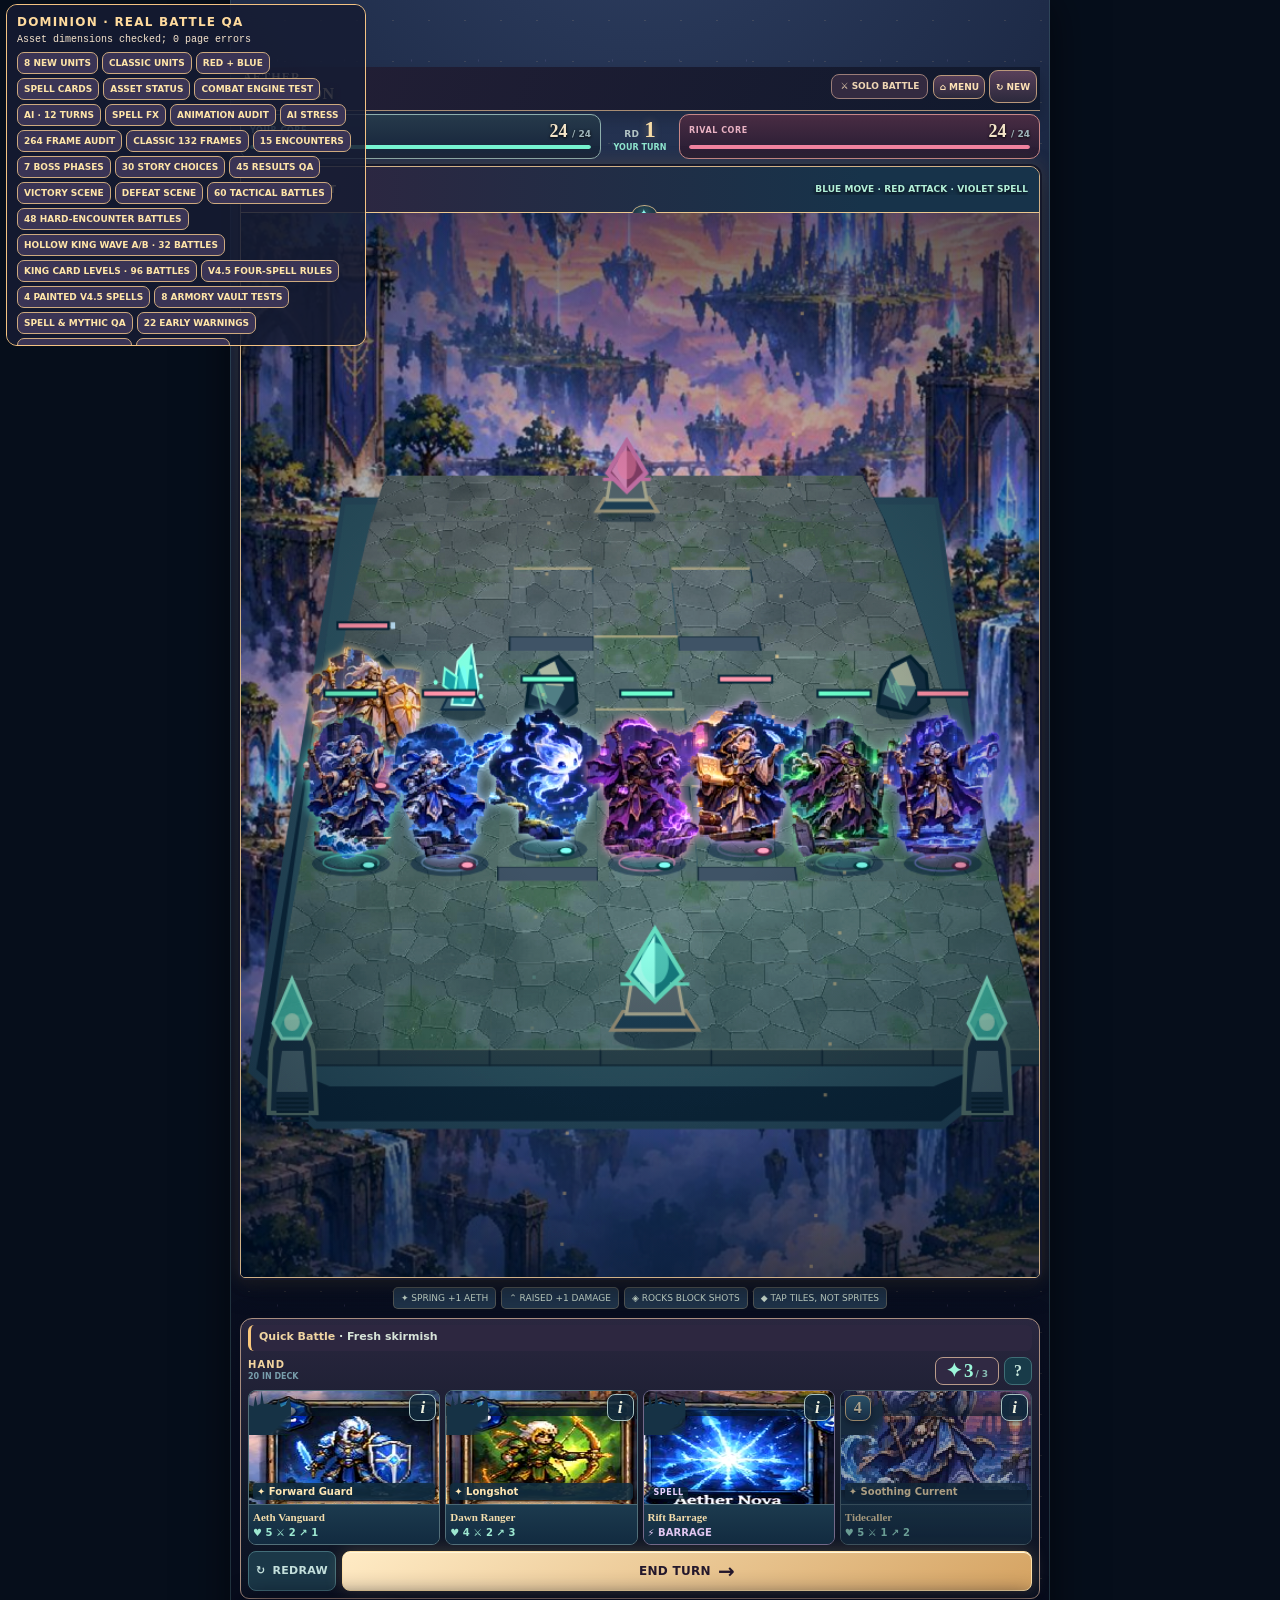
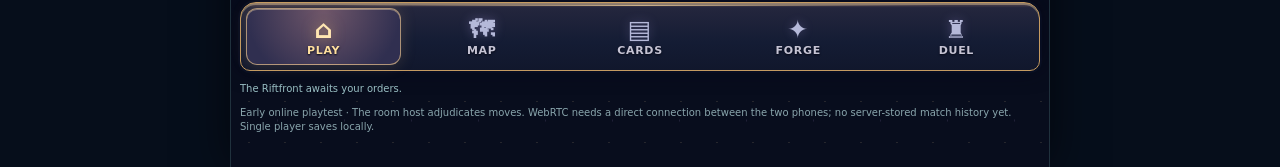
==== qa-v39.html @ eb4a0d5a "Force fresh isolated QA scripts for v4.5.2 saved-deck validation" ====
<!doctype html>
<html lang="en"><head><meta charset="utf-8"><meta name="viewport" content="width=device-width,initial-scale=1,viewport-fit=cover">
<title>Aether Tactics: Dominion — v4.5.2 DECK VAULT · ISOLATED QA</title>
<meta name="robots" content="noindex,nofollow"><meta name="theme-color" content="#17162b"><meta name="description" content="Richer detailed 32-bit-era pixel fantasy. A 55° tactical floating island in a luminous rift.">
<meta name="apple-mobile-web-app-capable" content="yes"><meta name="apple-mobile-web-app-title" content="Dominion">
<link rel="manifest" href="./manifest.webmanifest"><link rel="icon" href="./icon-192.png" sizes="192x192"><link rel="apple-touch-icon" href="./apple-touch-icon.png">
<link rel="stylesheet" href="./v04-style.css"><link rel="stylesheet" href="./v05-style.css"><link rel="stylesheet" href="./v06-style.css"><link rel="stylesheet" href="./v08-onescreen.css"><link rel="stylesheet" href="./v15-grimoire.css"><link rel="stylesheet" href="./v16-ui.css"><link rel="stylesheet" href="./v17-layout.css"><link rel="stylesheet" href="./v18-abilities.css"><link rel="stylesheet" href="./v20-expansion.css"><link rel="stylesheet" href="./v21-progression.css"><link rel="stylesheet" href="./v22-balance.css"><link rel="stylesheet" href="./v30-shell.css?v=31"><link rel="stylesheet" href="./v32-celestial.css?v=32"><link rel="stylesheet" href="./v33-art-fixes.css?v=33"><link rel="stylesheet" href="./v34-art.css?v=34"><link rel="stylesheet" href="./v41-campaign-atlas.css?v=41"><link rel="stylesheet" href="./v42-forge-scroll.css?v=42"><link rel="stylesheet" href="./v43-battle.css?v=43"><link rel="stylesheet" href="./v44-encounters.css?v=44"><link rel="stylesheet" href="./v441-bosses.css?v=441"><link rel="stylesheet" href="./v442-story.css?v=442"><link rel="stylesheet" href="./v443-epilogues.css?v=443"><link rel="stylesheet" href="./v444-intel.css?v=4441"><link rel="stylesheet" href="./v446-objective-hud.css?v=446"><link rel="stylesheet" href="./v448-campaign-prep.css?v=448"><link rel="stylesheet" href="./v449-counsel.css?v=449"><link rel="stylesheet" href="./v452-loadouts.css?v=452"><link rel="stylesheet" href="./v38-qa.css?v=38">
<script>
/* In-memory storage: never read or overwrite real player save on the QA page. */
(()=>{const map=new Map();const mem={
 getItem:k=>map.has(k)?map.get(k):null,setItem:(k,v)=>map.set(String(k),String(v)),
 removeItem:k=>map.delete(k),clear:()=>map.clear(),key:i=>[...map.keys()][i]||null,
 get length(){return map.size}};
 try{Object.defineProperty(window,'localStorage',{configurable:true,value:mem})}catch(e){}
 window.__qaIsolatedStorage=window.localStorage===mem;
})();
</script></head><body><main id="game" data-tab="home">
<header class="battle-header"><div class="battle-brand"><h1 class="logo">AETHER <em>DOMINION</em></h1></div>
 <nav class="menu" aria-label="Game mode"><button id="mode-ai" class="modebtn active">SOLO</button><button id="mode-online" class="modebtn">DUEL</button></nav><div id="battle-mode-tag" class="battle-mode-tag">⚔ SOLO BATTLE</div>
 <div class="battle-actions"><button id="battle-home" type="button" class="smallbtn" aria-label="Open commander hall" title="Choose a game mode">⌂ <span>MENU</span></button><button id="reset" class="smallbtn" aria-label="Start a new match" title="New match">↻ <span>NEW</span></button></div></header>
<section class="lobby hidden" id="lobby"><button type="button" id="close-lobby" class="dismiss-room" aria-label="Close room setup">✕ CLOSE</button>
 <div class="lobby-title">✦ The Duel Chamber</div>
 <p>Battle another commander from anywhere. You host, your friend joins using the same room code. No login needed. Both players must keep the game open.</p>
 <div class="room-controls"><button class="primary" id="make-room">CREATE ROOM</button><input id="roomid" maxlength="8" autocomplete="off" spellcheck="false" placeholder="ROOM CODE" aria-label="Room code"><button class="outline" id="join-room">JOIN</button></div>
 <div id="roomstatus" class="room-status">Ready for a private two-player duel.</div><button class="outline hidden" id="invite" style="margin-top:8px">↗ SHARE INVITE LINK</button>
 <p style="margin-bottom:0">Experimental peer-to-peer connection uses public signaling relays. Some cellular networks may block it; if so, try Wi-Fi. Matches pause if either player disconnects.</p>
</section>
<section class="hud" aria-label="Match status"><div class="core"><div class="core-line"><label>YOUR CORE</label><div class="hpbig" id="selfhp">24 <small>/24</small></div></div><div class="meter"><i id="selfmeter"></i></div></div>
 <div class="mid"><div class="round-line"><small>RD</small><b id="round">1</b></div><span id="turnlabel">YOUR TURN</span></div>
 <div class="core enemy"><div class="core-line"><label>RIVAL CORE</label><div class="hpbig" id="rivalhp">24 <small>/24</small></div></div><div class="meter"><i id="rivalmeter"></i></div></div></section>
<section class="vista" aria-label="Riftfront battle arena"><div class="sky"><div class="moon"></div><div class="beam"></div><div class="mount back"></div><div class="mount"></div></div><div class="vista-top"><span id="arena-label">✦ RIFTFRONT</span><small id="arena-details">BLUE MOVE · RED ATTACK · VIOLET SPELL</small></div><div id="battle-warning" class="battle-warning hidden" role="status" aria-live="polite" aria-atomic="true"><strong id="battle-warning-title"></strong><span id="battle-warning-text"></span></div><div class="arena" id="vista-stage"><canvas id="battle-canvas" aria-label="Angled 32-bit-inspired pixel fantasy tactical battlefield" role="img"></canvas><div id="board" class="board" aria-label="Interactive tactical battlefield">Preparing commands...</div></div>
<div id="gameover" class="overlay hidden"><div class="modal"><div style="font-size:30px">✦</div><h2 id="resulttitle">BATTLE COMPLETE</h2><p id="resultdesc"></p><section id="campaign-epilogue" class="campaign-epilogue hidden" aria-label="Campaign outcome"><div class="epilogue-kicker" id="epilogue-kicker"></div><h3 id="epilogue-speaker"></h3><p id="epilogue-narrative"></p><div class="epilogue-footnote" id="epilogue-footnote"></div></section><button id="next-mission" type="button" class="result-rewards hidden">🗺 CONTINUE CAMPAIGN</button><button id="result-rewards" type="button" class="result-rewards">★ REWARDS & PROGRESS</button><button id="again" class="primary">FIGHT AGAIN</button></div></div></section>
<div class="legend"><span>✦ SPRING +1 AETH</span><span>⌃ RAISED +1 DAMAGE</span><span>◈ ROCKS BLOCK SHOTS</span><span>◆ TAP TILES, NOT SPRITES</span></div>
<section class="command-dock" aria-label="Your cards and turn controls">
 <div class="hint" role="status" aria-live="polite"><div id="instruction"><b>Select a card or allied tile.</b></div><small id="tip">Summon and conquer.</small></div>
 <div class="handtop"><div class="hand-label"><strong>HAND</strong><small id="deckcount"></small></div>
  <div class="hand-tools"><button id="profile-open" type="button" class="profile-open" aria-label="Your player XP and card upgrades">LV 1</button><div class="aeth" aria-label="Available Aeth">✦ <span id="aeth">3</span><small id="capacity"> / 3</small></div>
   <button type="button" id="card-guide" class="guide-open" aria-label="Open the Grimoire collection">▦ GRIMOIRE</button>
   <button type="button" id="rules" class="guide-help" aria-label="How to play" aria-haspopup="dialog">?</button></div>
 </div>
 <div id="hand" class="hand">Preparing cards...</div>
 <div class="actions"><button id="cycle" aria-label="Redraw selected card">↻ <span>REDRAW</span></button><button id="end" class="end">END TURN <span>→</span></button></div>
</section>
<section id="home-screen" class="tab-page" aria-label="Choose your activity">
 <div class="hall-hero"><span class="hall-kicker">✦ AETHER TACTICS · DOMINION</span><h2>COMMANDER'S HALL</h2><p>Choose your path. No battles begin until you decide.</p>
  <div class="hall-stats"><span id="home-player">COMMANDER · LV 1</span><span id="home-progress">0 / 12 MISSIONS</span></div></div>
 <button type="button" id="home-continue" class="hall-continue hidden"><span class="hall-symbol">↪</span><span><strong>CONTINUE YOUR BATTLE</strong><small id="home-current">Resume your saved match</small></span><span class="hall-arrow">›</span></button>
 <div class="hall-section-title">CHOOSE AN ADVENTURE</div>
 <button type="button" id="home-campaign" class="hall-choice hall-story"><span class="hall-symbol">🗺</span><span class="hall-choice-text"><strong>STORY CAMPAIGN</strong><small>Explore four regions, choose missions and challenge Crown Trial bosses.</small><em id="home-next-story">Begin with First Footsteps</em></span><span class="hall-arrow">›</span></button>
 <button type="button" id="home-quick" class="hall-choice hall-skirmish"><span class="hall-symbol">⚔</span><span class="hall-choice-text"><strong>QUICK BATTLE</strong><small>Choose a fresh solo skirmish against the AI, with your own deck.</small></span><span class="hall-arrow">›</span></button>
 <button type="button" id="home-duel" class="hall-choice hall-private"><span class="hall-symbol">♜</span><span class="hall-choice-text"><strong>PRIVATE DUEL</strong><small>Host or join a friend using an invitation code. Experimental online play.</small></span><span class="hall-arrow">›</span></button>
 <div class="hall-section-title">PREPARE YOUR ARMY</div>
 <div class="hall-shortcuts"><button type="button" id="home-cards">▤ <strong>CARDS & DECKS</strong><small>Build your strategy</small></button><button type="button" id="home-forge">✦ <strong>FORGE & LEVELS</strong><small>Upgrade your collection</small></button></div>
 <p class="hall-footnote">Your commander, collection, and campaign are stored locally on this device. Solo matches can be resumed.</p>
</section>
<section id="campaign-screen" class="tab-page hidden" aria-label="Riftfront campaign">
 <div class="page-top"><span class="eyebrow">DOMINION · STORY CAMPAIGN</span><h2>RIFTFRONT CONQUEST</h2><p>Conquer four regions. Face veteran commanders, unusual objectives and ancient guardians.</p></div>
 <div class="campaign-meta"><span id="campaign-count">0 / 12 MISSIONS</span><span id="campaign-stars">✦ 0 SIGILS</span></div>
 <div id="campaign-regions" class="campaign-regions"></div>
 <section class="trials-section"><div class="trials-head"><span>✧ ENDGAME</span><h3>THE CROWN TRIALS</h3><p>Three escalating ancient-guardian battles, unlocked by completing the campaign.</p></div><div id="trial-list" class="trial-list"></div></section>
</section>
<section id="duel-screen" class="tab-page hidden" aria-label="Online duels">
 <div class="page-top"><span class="eyebrow">COMMANDER VERSUS COMMANDER</span><h2>THE DUEL CHAMBER</h2><p>Bring your own 24-card deck and challenge a friend. Solo progress remains saved.</p></div>
 <div class="duel-features"><div><b>⚔ PRIVATE DUEL</b><p>Host or join using a shareable room code.</p></div><div><b>◇ FAIR PLAY</b><p>Card levels are equalized, and both decks are verified by the host.</p></div><div><b>◈ CONNECTION STATUS</b><p id="duel-connection">Not connected. Direct peer-to-peer play is experimental.</p></div></div>
 <button id="duel-launch" type="button" class="main-cta">OPEN DUEL CHAMBER</button>
 <button id="duel-return" type="button" class="secondary-cta">RETURN TO HALL</button>
 <button id="duel-solo" type="button" class="secondary-cta">RESTORE SOLO BATTLE</button>
 <div class="duel-note">Two physical devices and their network connection are required to verify live duels. No ranked matchmaking or remote account saves.</div>
</section>
<nav id="bottom-tabs" class="bottom-tabs" aria-label="Main game navigation">
 <button type="button" data-page="home" class="selected" aria-current="page"><span class="nav-icon">⌂</span><span>PLAY</span></button>
 <button type="button" data-page="campaign"><span class="nav-icon">🗺</span><span>MAP</span></button>
 <button type="button" data-page="cards"><span class="nav-icon">▤</span><span>CARDS</span></button>
 <button type="button" data-page="forge"><span class="nav-icon">✦</span><span>FORGE</span></button>
 <button type="button" data-page="duel"><span class="nav-icon">♜</span><span>DUEL</span></button>
</nav>
<section id="codex" class="codex hidden" role="dialog" aria-modal="true" aria-labelledby="codex-title">
  <div class="codex-panel">
    <div class="codex-header"><div><span class="codex-kicker">✧ COMMANDER'S REFERENCE</span><h2 id="codex-title">THE GRIMOIRE</h2></div><button type="button" id="codex-profile" class="build-deck-launch">★ LEVELS</button><button type="button" id="open-builder" class="build-deck-launch">⚒ BUILD DECK</button><button id="codex-close" class="codex-close" type="button" aria-label="Close card information">✕</button></div>
    <div id="codex-library" class="codex-library">
      <div id="codex-tabs" class="codex-tabs" role="group" aria-label="Cards to browse">
        <button type="button" data-tab="hand" class="active">HAND <span id="codex-hand-count">4</span></button>
        <button type="button" data-tab="deck">COLLECTION <span id="codex-deck-count">21</span></button>
      </div>
      <div id="codex-filters" class="codex-filters" role="group" aria-label="Card type"><button type="button" data-filter="all" class="active">ALL</button><button type="button" data-filter="units">UNITS</button><button type="button" data-filter="spells">SPELLS</button></div>
      <p id="codex-intro" class="codex-intro"></p>
      <div id="codex-list" class="codex-list" aria-label="Available card descriptions"></div>
    </div>
    <div id="codex-detail" class="codex-detail hidden">
      <button id="codex-back" class="codex-back" type="button">← CARD LIST</button>
      <div id="codex-detail-body" class="codex-detail-body"></div>
    </div>
    <div class="codex-footer"><span class="codex-safe-icon">✓</span> CARD REFERENCE · NO ACTIONS SPENT</div>
  </div>
</section>

<section id="deck-builder" class="deck-builder hidden" role="dialog" aria-modal="true" aria-labelledby="deck-builder-title">
 <div class="deck-panel">
 <header class="deck-header"><div><span>COMMANDER'S ARMORY</span><h2 id="deck-builder-title">BUILD YOUR DECK</h2><p id="deck-status">Choose a strategy for your next match.</p></div><button id="deck-close" type="button" aria-label="Close deck builder">✕</button></header>
 <div class="deck-content">
  <section class="loadout-vault" aria-label="Saved deck slots">
   <div class="loadout-vault-head"><strong>✦ COMMANDER'S DECK VAULT</strong><small>3 personal loadouts</small></div>
   <div id="deck-slots" class="deck-slots" role="group" aria-label="Choose a saved deck">
    <button type="button" data-slot="0">DECK I</button>
    <button type="button" data-slot="1">DECK II</button>
    <button type="button" data-slot="2">DECK III</button>
   </div>
   <div class="vault-name-row"><label for="deck-slot-name">DECK NAME</label>
    <input id="deck-slot-name" type="text" maxlength="24" autocomplete="off" spellcheck="false" placeholder="Name your strategy"></div>
   <p class="loadout-vault-note">Switching slots previews a deck. Saving equips it for your NEXT battle; your current match is untouched.</p>
  </section>
  <div id="deck-presets" class="deck-presets" role="group" aria-label="Choose a playstyle">
   <button type="button" data-preset="Balanced">BALANCED<small>Versatile</small></button>
   <button type="button" data-preset="Assault">ASSAULT<small>Aggressive</small></button>
   <button type="button" data-preset="Fortress">FORTRESS<small>Defensive</small></button>
   <button type="button" data-preset="Arcane">ARCANE<small>Spellcraft</small></button>
   <button type="button" data-preset="Skirmish">SKIRMISH<small>Mobility</small></button>
   <button type="button" data-preset="Echo">ECHO<small>Recursion</small></button>
   <button type="button" data-preset="Ritual">RITUAL<small>Sacrifice</small></button>
  </div>
  <div class="deck-tallies"><b><span id="deck-size">24/24</span> CARDS</b><span><b id="deck-unit-count">16</b> UNITS</span><span><b id="deck-spell-count">8</b> SPELLS</span></div>
  <p class="deck-instructions">Tap − to remove cards, then + to replace them. Up to 3 copies each; at least 12 units and 3 unit types; at most 2 mythics.</p>
  <div id="deck-cards" class="deck-cards" aria-label="Choose the contents of your deck"></div>
 </div>
 <footer class="deck-bottom"><p id="deck-validation" role="status">Deck ready.</p><div class="deck-buttons"><button type="button" id="deck-cancel">CANCEL</button><button type="button" id="deck-save">SAVE FOR NEXT MATCH</button></div></footer>
 </div>
</section>
<section id="player-profile" class="player-profile hidden" role="dialog" aria-modal="true" aria-labelledby="profile-title">
 <div class="profile-panel">
  <header class="profile-head"><div><span>✦ COMMANDER PROGRESSION</span><h2 id="profile-title">YOUR LEGACY</h2></div><button id="profile-close" type="button" aria-label="Close profile">✕</button></header>
  <div class="profile-body">
   <section class="profile-level-card">
    <div class="profile-rank"><div class="profile-level-number">LV <b id="player-level">1</b></div><div><strong>COMMANDER LEVEL</strong><small id="profile-xp-label">0 / 90 XP</small></div></div>
    <div class="profile-xp-bar"><i id="profile-xp-meter"></i></div>
    <div class="profile-currencies"><span>◈ <b id="profile-gold">0</b> GOLD</span><span>⚔ <b id="profile-wins">0</b> WINS</span><span>◆ <b id="profile-matches">0</b> MATCHES</span></div>
   </section>
   <section class="profile-rewards"><h3>LATEST MATCH</h3><p id="profile-reward-text">Complete a match to earn XP, gold and card copies.</p></section>
   <div id="profile-achievements" class="profile-achievements">MILESTONES · 0/6</div><div class="profile-upgrade-heading"><h3>CARD UPGRADES</h3><p>Collect card copies from matches, then spend gold to upgrade. Every card is available at level 1.</p></div>
   <div id="profile-upgrade-list" class="profile-upgrade-list" aria-label="Card upgrades"></div>
  </div>
  <footer class="profile-footer"><span>Upgrades affect solo matches only. Duels use equal stats.</span><button id="profile-done" type="button">BACK TO GAME</button></footer>
 </div>
</section>
<div id="feed" class="feed">Riftfront Valley is waking.</div>
<div class="alert">Early online playtest · The room host adjudicates moves. WebRTC needs a direct connection between the two phones; no server-stored match history yet. Single player saves locally.</div>
<section id="rules-sheet" class="rules-sheet hidden" role="dialog" aria-modal="true" aria-labelledby="rules-title">
  <div class="rules-panel">
    <header class="rules-panel-head">
      <div><span class="rules-eyebrow">✦ FIELD MANUAL</span><h2 id="rules-title">How to Play</h2><p>Quick reference for your next command</p></div>
      <button id="rules-close" type="button" aria-label="Close game guide">✕</button>
    </header>
    <div class="rules-content">
      <div class="rules-section"><span class="rules-symbol blue">01</span><div><h3>Choose a card, then a tile</h3><p>Tap a card in your hand to summon a unit or prepare a spell. Choose a highlighted ground square—not the character artwork—to use it.</p></div></div>
      <div class="rules-section"><span class="rules-symbol teal">02</span><div><h3>Move and attack</h3><p>Select an allied tile. Each ready unit can move once and attack once per turn. Blue tiles are moves, red are attacks, and violet tiles are spells.</p></div></div>
      <div class="rules-section"><span class="rules-symbol gold">03</span><div><h3>Use terrain to your advantage</h3><p>Hold springs for bonus Aeth each turn. Striking downhill from raised ground adds 1 damage. Rocks block ranged attacks.</p></div></div>
      <div class="rules-section"><span class="rules-symbol rose">04</span><div><h3>Build your army</h3><p>Aeth grows across rounds, up to 10 base capacity. Mythic creatures require sacrifices; inspect any card with its <b>i</b> icon for exact details.</p></div></div>
      <div class="rules-section"><span class="rules-symbol blue">05</span><div><h3>Win the duel</h3><p>Reduce the opposing Core from 24 HP to zero. After 24 rounds, score remaining Core HP first, then held springs and surviving units. Exact ties are draws. Online duels are experimental.</p></div></div>
    </div>
    <footer class="rules-panel-foot"><button id="rules-done" type="button">BACK TO BATTLE</button></footer>
  </div>
</section>
</main>
<script defer src="./v21-art.js"></script><script defer src="./v34-art.js?v=34"></script><script defer src="./v35-battle-art.js?v=35"></script><script defer src="./v37-art-unity.js?v=40"></script><script defer src="./v45-spell-art.js?v=4502"></script><script defer src="./v30-campaign-data.js?v=443"></script><script defer src="./v45-qa-engine.js?v=452"></script><script defer src="./v45-qa-scene.js?v=4502"></script><script type="module" src="./v30-net.js"></script>
<script>if('serviceWorker' in navigator){addEventListener('load',()=>navigator.serviceWorker.register('./sw.js').catch(()=>{}))}</script>
<script defer src="./v30-shell.js?v=38"></script><script defer src="./v32-details.js?v=32"></script><script defer src="./v45-qa.js?v=452"></script><script defer src="./v41-campaign-atlas.js?v=449"></script><style>
#qa-panel{position:fixed;left:6px;top:calc(4px + env(safe-area-inset-top,0px));z-index:1000;width:min(96vw,360px);max-height:38vh;overflow:auto;padding:7px 10px;border-radius:11px;background:#171c33dd;border:1px solid #f4c383;color:#f7e5cd;font:10px/1.3 ui-monospace,monospace;pointer-events:auto}
#qa-panel h2{font:900 12px/1.25 system-ui;margin:3px 0;color:#ffdb9e;letter-spacing:1.2px}
#qa-panel p{margin:3px 0 6px}
#qa-panel .qa-buttons{display:flex;gap:4px;flex-wrap:wrap}
#qa-panel button{border:1px solid #ceaa7f;border-radius:7px;color:#ffe5a8;background:#3a3455;padding:5px 6px;font:850 9px system-ui}
#qa-panel pre{margin:4px 0 0;font:9px/1.3 ui-monospace,monospace;white-space:pre-wrap;max-height:65px;overflow:auto}
.qa-page #game{padding-top:67px}
</style></body></html>
---- v04-style.css ----
:root{color-scheme:dark}*{box-sizing:border-box}html,body{margin:0;min-height:100%;background:#060e1b;color:#ecf5eb;font-family:system-ui,-apple-system,Segoe UI,sans-serif}button,input{font:inherit}button{cursor:pointer;touch-action:manipulation}button:disabled{opacity:.42;cursor:default}#game{max-width:790px;min-height:100vh;margin:0 auto;background:radial-gradient(ellipse at 50% 5%,#203e4d,#0c1b2d 50%,#071120);padding:13px 11px 30px;overflow:hidden}header{display:flex;justify-content:space-between;align-items:center;gap:10px;border-bottom:1px solid #a4bd9a33;padding-bottom:12px}.eyebrow{font-size:9px;letter-spacing:2.5px;text-transform:uppercase;color:#8de8c8;font-weight:900}.logo{font:900 clamp(22px,5.9vw,38px)/.92 Georgia,serif;color:#ffefcf;margin:5px 0;text-shadow:0 3px 9px #000}.logo em{display:block;color:#e7bb7d;letter-spacing:2px;font-style:normal}.subtitle{letter-spacing:1.8px;text-transform:uppercase;font-size:9px;color:#88b4b2}.smallbtn{background:linear-gradient(#294956,#162b3c);border:1px solid #7b907e;color:#e2ddc6;padding:9px 11px;border-radius:8px;font-size:11px;font-weight:800}.menu{display:flex;gap:8px;margin:12px 0 10px}.modebtn{flex:1;text-transform:uppercase;letter-spacing:.75px;border-radius:9px;border:1px solid #475e67;color:#bbcfd1;background:#122838;padding:11px 8px;font-size:11px;font-weight:900}.modebtn.active{color:#152637;background:linear-gradient(#f8dfa6,#c6a56b);border-color:#ffe5ae}.lobby{margin:10px 0 13px;padding:13px;border:1px solid #8ea39088;background:linear-gradient(135deg,#253f49,#122737);border-radius:12px;box-shadow:inset 0 1px #d2ffe52a}.lobby-title{font:700 18px Georgia,serif;color:#f4dba8}.lobby p{font-size:11px;line-height:1.5;color:#b6ced0;margin:7px 0 10px}.room-controls{display:flex;gap:7px;flex-wrap:wrap}.room-controls input{width:102px;min-width:0;flex:1;border:1px solid #67928c;background:#0b2130;color:#f4efd7;letter-spacing:2px;text-transform:uppercase;padding:11px;border-radius:8px;font-size:14px;font-weight:900}.primary{background:linear-gradient(#f3d493,#c79758);color:#162a36;border:1px solid #ffebbb;border-radius:9px;padding:10px 13px;font-size:12px;font-weight:900}.outline{background:#16303c;color:#d4ebdc;border:1px solid #699589;border-radius:9px;padding:10px 12px;font-size:12px;font-weight:800}.room-status{font-size:11px;color:#a0dfd0;margin-top:9px;min-height:14px}.room-display{font:bold 23px Georgia,serif;letter-spacing:5px;color:#ffe0a9}.hidden{display:none!important}.hud{display:grid;grid-template-columns:1fr 74px 1fr;gap:7px;margin:10px 0}.core{border:1px solid #5aa69a;padding:10px;border-radius:10px;background:linear-gradient(120deg,#164e4d,#112935)}.core.enemy{background:linear-gradient(120deg,#482e48,#251f38);border-color:#97647a;text-align:right}.core label{display:block;color:#94f4d2;font-size:9px;font-weight:900;letter-spacing:1px;text-transform:uppercase}.core.enemy label{color:#f2adbd}.hpbig{font:800 25px Georgia,serif;margin:4px 0;color:#f7f0df}.hpbig small{font:11px system-ui;color:#91bdba}.meter{height:5px;background:#051e29;border-radius:7px;overflow:hidden}.meter i{display:block;background:#77f5d2;height:100%;width:100%}.core.enemy .meter i{background:#f183a0}.mid{text-align:center;display:grid;align-content:center}.mid small{color:#e8c582;font-size:9px;letter-spacing:1px;font-weight:800}.mid b{font:900 30px Georgia,serif}.mid span{font-size:9px;color:#aac6c3}.vista{border:2px solid #8d795b;position:relative;overflow:hidden;border-radius:14px;box-shadow:0 11px 25px #0009,inset 0 0 0 4px #111f2d;background:linear-gradient(#224b5a,#19374a 45%,#101c2b)}.sky{height:66px;position:absolute;left:0;right:0;top:0;overflow:hidden;pointer-events:none;background:linear-gradient(#142c4b,#315b69 74%,#23434b)}.moon{position:absolute;width:44px;height:44px;top:6px;right:12%;background:#d1e8c2;border-radius:50%;box-shadow:0 0 24px #9eeada88}.mount{position:absolute;bottom:-9px;height:45px;width:140%;left:-20%;background:#152d3e;clip-path:polygon(0 100%,0 76%,8% 71%,14% 31%,19% 63%,28% 16%,34% 64%,42% 48%,47% 7%,53% 62%,61% 30%,70% 60%,78% 20%,84% 55%,92% 34%,100% 80%,100% 100%)}.mount.back{bottom:-1px;opacity:.55;transform:scaleX(-1);background:#49757c}.beam{position:absolute;top:0;left:29%;width:23px;height:100px;background:linear-gradient(90deg,transparent,#7de5e51a,transparent);transform:rotate(18deg)}.vista-top{height:70px;position:relative;z-index:1;display:flex;justify-content:space-between;align-items:flex-start;padding:10px 12px;color:#f5e3ad;letter-spacing:1.3px;font-weight:800;font-size:10px;text-shadow:0 2px 5px #000}.vista-top small{font-size:9px;color:#a6dddb}.arena{position:relative;z-index:2;margin:0 6px 11px;border:3px solid #a38e65;background:repeating-linear-gradient(90deg,#223f4a 0px,#223f4a 8px,#1b3742 9px,#1b3742 17px);border-radius:9px;padding:7px 5px 9px;box-shadow:inset 0 3px #d8bc8a88,inset 0 0 12px #101828,0 5px #091521}.board{display:grid;grid-template-columns:repeat(7,minmax(0,1fr));gap:2px;position:relative}.tile{min-width:0;height:clamp(43px,11.5vw,69px);display:flex;align-items:center;justify-content:center;position:relative;padding:0;border:1px solid #486978;background:linear-gradient(155deg,#496d74,#315160 70%,#193b48);border-radius:3px;box-shadow:inset 0 2px #a0c3b14a,inset -2px -4px #0a2738,0 2px #0b2630;isolation:isolate;overflow:visible}.tile.dark{background:linear-gradient(155deg,#61556d,#48435c 70%,#302f47)}.tile.lit{background:linear-gradient(155deg,#397d7a,#2a625d 70%,#1b4346)}.tile.high{box-shadow:inset 0 3px #e6dab69e,inset 0 -7px #071d28,0 3px #050f18;border-top:3px solid #c4bda3}.tile.rock{background:linear-gradient(160deg,#4f6270,#2a3e50)}.tile.spring{background:radial-gradient(ellipse,#418d87,#245d66 85%);box-shadow:inset 0 0 20px #72f7d18f}.tile.showmove{outline:2px solid #9edcff;outline-offset:-3px;background:#346d85}.tile.showattack{outline:2px solid #ff99ae;outline-offset:-3px;background:#894c66}.tile.showdeploy{outline:2px solid #a1ffdb;outline-offset:-3px;box-shadow:inset 0 0 21px #88e8cd70}.tile.selected{outline:3px solid #ffe7a0;outline-offset:-3px;z-index:4}.tile.tribute{outline:3px solid #ff9680;outline-offset:-3px;z-index:3}.tile:active{filter:brightness(1.3)}.tile .unitimg{width:88%;height:112%;object-fit:contain;position:absolute;left:6%;bottom:4%;image-rendering:pixelated;filter:drop-shadow(0 4px 3px #0009);animation:floaty 2s ease-in-out infinite alternate}.tile .unitimg.boss{width:118%;left:-9%;height:146%;bottom:-1%;z-index:2}.tile .unitimg.foe{filter:hue-rotate(295deg) saturate(.9) drop-shadow(0 4px 3px #000b)}@keyframes floaty{from{transform:translateY(1px)}to{transform:translateY(-3px)}}.tile .hpstrip{position:absolute;bottom:1px;left:10%;right:10%;height:4px;background:#081823;border:1px solid #0d1f28;z-index:4}.tile .hpstrip i{display:block;height:100%;background:#77f5d5}.tile.enemyunit .hpstrip i{background:#fa91ad}.tile .num{position:absolute;right:1px;top:1px;background:#0d2738c9;color:#e9fff2;border:1px solid #a0b9af;border-radius:5px;font-size:9px;font-weight:900;padding:0 2px;z-index:4}.tile .dot{position:absolute;top:2px;left:3px;background:#d0ffd2;width:6px;height:6px;border-radius:50%;box-shadow:0 0 7px #bcffca;z-index:5}.tile .terrainimg{width:85%;height:89%;object-fit:contain;image-rendering:pixelated;filter:drop-shadow(0 3px 5px #0009)}.tile .rune{font:19px Georgia,serif;color:#c9e7d733}.tile .up{position:absolute;top:0;right:2px;font-size:12px;color:#f6dfac}.legend{display:flex;flex-wrap:wrap;gap:5px;margin:9px 0}.legend span{font-size:9px;color:#b9d1c8;border:1px solid #4f6b6a55;background:#18303e;border-radius:5px;padding:5px 7px}.hint{border-left:3px solid #efd29b;border-radius:5px;background:linear-gradient(110deg,#294655,#142c3b);padding:11px 10px;min-height:60px;color:#e6f5e8;line-height:1.5;font-size:12px}.hint b{color:#ffdea1}.hint small{display:block;color:#a9c9c7;font-size:10px;margin-top:4px}.handtop{display:flex;align-items:center;justify-content:space-between;margin:13px 0 8px}.handtop strong{letter-spacing:1.6px;font-size:11px;color:#f1d29c}.handtop strong small{color:#92b5bb;font-weight:500;letter-spacing:0}.aeth{font:900 24px Georgia,serif;color:#a2f9df}.aeth small{font:12px system-ui;color:#8cb9c2}.hand{display:flex;gap:9px;overflow-x:auto;scroll-snap-type:x mandatory;padding:3px 1px 12px;-webkit-overflow-scrolling:touch}.card{flex:0 0 clamp(137px,36%,181px);min-height:224px;scroll-snap-align:start;border:2px solid #a68f71;border-radius:9px;padding:5px;display:flex;flex-direction:column;text-align:left;color:#f9eed6;background:linear-gradient(140deg,#3e5962,#172e3c 67%);box-shadow:0 4px 12px #0009,inset 0 0 0 2px #0d2730}.card.spell{background:linear-gradient(140deg,#574764,#252c49);border-color:#a78eaf}.card.boss{background:linear-gradient(140deg,#755b48,#393347);border-color:#f2c984}.card.picked{border-color:#b8ffe0;box-shadow:0 0 0 2px #56ffce55,0 8px 18px #0009}.card.cant{opacity:.48}.cardtop{display:flex;align-items:center;justify-content:space-between;gap:4px;font-size:8px;text-transform:uppercase;color:#dfdac9;letter-spacing:.8px}.cost{display:grid;place-items:center;min-width:26px;height:26px;border:2px solid #d5fff0;border-radius:50%;background:#68bcb7;color:#0c2735;font:900 16px Georgia,serif}.portrait{width:100%;height:103px;background:radial-gradient(ellipse,#608d87,#1b3444 75%);border:1px solid #c1cbb09c;margin:5px 0;position:relative;overflow:hidden}.card.spell .portrait{background:radial-gradient(ellipse,#786b9f,#292a4b 80%)}.portrait img{width:98px;height:118px;image-rendering:pixelated;position:absolute;left:50%;top:0;transform:translateX(-50%);filter:drop-shadow(0 3px 5px #0009)}.cardname{font:800 14px Georgia,serif;line-height:1.1;min-height:31px}.carddesc{font-size:10px;color:#c9d7d0;line-height:1.3;margin:5px 0;flex:1}.cardstats{border-top:1px solid #b6d9c366;color:#a6f7df;font-weight:800;font-size:10px;padding:6px 0 2px}.actions{display:flex;gap:7px;margin-top:2px}.actions button{border-radius:9px;border:1px solid #64837f;background:#1b3544;color:#dfefdb;padding:12px 10px;font-size:11px;font-weight:900}.actions .end{flex:1;color:#102738;background:linear-gradient(#f5dea8,#ceaa6b);border-color:#ffe7ae}.feed{font-size:10px;color:#8caeb5;margin-top:10px;line-height:1.5}.overlay{position:absolute;inset:0;z-index:8;display:flex;align-items:center;justify-content:center;background:#091524e0;padding:20px}.overlay .modal{padding:20px;border:1px solid #e8c992;background:linear-gradient(#274854,#162938);text-align:center;border-radius:13px;max-width:350px}.modal h2{font:900 26px Georgia,serif;color:#f4d89f}.alert{font-size:10px;line-height:1.45;color:#96b8bf;margin-top:10px}@media(max-width:365px){#game{padding:9px 6px 16px}.tile{height:40px}.card{flex-basis:127px;min-height:214px}.portrait{height:90px}.portrait img{width:90px;height:104px}}
---- v05-style.css ----
/* Riftfront Citadel — visual overhaul v0.5 */
#game{max-width:820px;background:
radial-gradient(ellipse 80% 19% at 50% 0%,#355b70 0%,transparent 80%),
linear-gradient(#091b2e,#0b1828 42%,#0a1222);padding:15px 9px 32px}
#game header{border-bottom:1px solid #a8c9b34d;box-shadow:0 8px 16px #0003;padding:5px 5px 15px}
#game .logo{font-size:clamp(23px,5.8vw,39px);filter:drop-shadow(0 2px 3px #071021)}
#game .logo em{text-shadow:0 0 12px #d2a36f33}
#game .eyebrow{color:#8ce5d4}
#game .subtitle{color:#9fb1b3}
#game .vista{background:#09182a;border:3px solid #b3a07c;border-radius:13px;
box-shadow:inset 0 0 0 3px #223847,0 9px 32px #000a,0 0 27px #68c6b322;overflow:hidden}
#game .vista .sky{display:none}
#game .vista-top{height:37px;align-items:center;display:flex;padding:0 11px;
background:linear-gradient(90deg,#203746,#34555d,#203746);
border-bottom:2px solid #b4a57caa;position:relative;z-index:2;font-size:10px;color:#f2d4a3}
#game .vista-top small{font-size:9px;color:#b6ddd3}
#game .arena{border:0;border-radius:0;background:transparent;box-shadow:none;
margin:0;padding:0;width:100%;position:relative;overflow:hidden}
#battle-canvas{display:block;width:100%;height:auto;aspect-ratio:3 / 4;image-rendering:pixelated;
touch-action:none;user-select:none;-webkit-user-select:none;cursor:crosshair;background:#102941}
#game #board{display:none!important}
#game .core{background:linear-gradient(#1f5156,#152d3e);box-shadow:inset 0 1px #a1fff030}
#game .core.enemy{background:linear-gradient(#4b344e,#272338)}
#game .menu button{box-shadow:inset 0 1px #ffffff22}
#game .card{background:linear-gradient(150deg,#466d77,#263b4c 30%,#152736);
border:2px solid #c6af86;box-shadow:inset 0 0 0 2px #10283e,0 5px 16px #000b;
border-radius:11px}
#game .card.boss{background:linear-gradient(#6f5e54,#293447 58%,#1c2538)}
#game .card.spell{background:linear-gradient(#625876,#2b3151 54%,#1b2337)}
#game .card.picked{box-shadow:0 0 0 2px #90ffe1,0 0 18px #69e7c770;transform:translateY(-3px)}
#game .portrait{height:132px;border:2px solid #baac85;background:
radial-gradient(ellipse at 50% 60%,#91c6ad6b,transparent 61%),
linear-gradient(155deg,#223950,#497b7a 70%,#203948)}
#game .portrait:after{content:"";position:absolute;inset:0;pointer-events:none;
background:linear-gradient(115deg,transparent 27%,#ffffff12 33%,transparent 37%),linear-gradient(to top,#101e395c,transparent 60%)}
#game .card.spell .portrait{background:radial-gradient(ellipse at 55% 45%,#9f91ba88,transparent 60%),linear-gradient(#383454,#181f3a)}
#game .portrait img{width:124px;height:154px;top:-13px;max-width:none;image-rendering:pixelated;
filter:drop-shadow(0 6px 3px #071222a0)}
#game .cardname{font:800 15px Georgia,serif;color:#ffedc5}
#game .cardstats{color:#96f6dc}
#game .hint{border-left:4px solid #e1c38b;background:linear-gradient(110deg,#315665,#1a3044);
box-shadow:inset 0 1px #b6f5d322}
#game .feed{color:#9cc2c7}
#game .alert{color:#89a5ac}
@media(min-width:640px){#game .portrait{height:154px}#game .portrait img{width:152px;height:192px;top:-14px}}
@media(max-width:365px){#game{padding:9px 5px 20px}#game .vista-top{height:34px;font-size:9px}#game .vista-top small{font-size:8px}
#game .portrait{height:117px}#game .portrait img{width:112px;height:142px}
#game .card{flex-basis:133px}}

/* Pixel-art portrait display safeguards and atmospheric miniature environment */
#game .portrait{isolation:isolate;overflow:hidden}
#game .portrait::before{content:"";position:absolute;z-index:0;inset:0;
background:
linear-gradient(135deg,transparent 40%,#98bbaf39 40.5%,#98bbaf39 41.5%,transparent 42%),
linear-gradient(165deg,transparent 53%,#081e335c 54%,transparent 55%),
linear-gradient(to top,#071a2acf 0%,transparent 51%);
clip-path:polygon(0 100%,0 32%,11% 35%,15% 11%,20% 33%,27% 29%,30% 0,35% 29%,66% 31%,70% 18%,76% 37%,87% 31%,96% 12%,100% 36%,100% 100%)}
#game .portrait img{display:block!important;position:absolute!important;z-index:2!important;
object-fit:contain!important;opacity:1!important;visibility:visible!important;
image-rendering:pixelated!important;pointer-events:none!important}
#game .portrait:after{z-index:3}
#game .card.boss .portrait{box-shadow:inset 0 0 17px #eabf6c55}
#game .card.spell .portrait{box-shadow:inset 0 0 18px #bb9bff55}
---- v06-style.css ----
/* Aether Tactics: Dominion v0.6 — illustrated game-art UI */
#game{background:
radial-gradient(ellipse at 50% -10%,#3b6d7a50,transparent 43%),#081725;
border-left:1px solid #547e8052;border-right:1px solid #547e8052;
box-shadow:0 0 42px #0008}
#game .logo{font-family:Georgia,serif;color:#ffefd0;letter-spacing:-.45px;
text-shadow:0 2px 0 #553e38,0 0 14px #ebbd704f}
#game .logo em{color:#eacc8c;text-shadow:0 2px 1px #46372e,0 0 16px #ffd58f55}
#game .vista{border:4px double #efc993;border-radius:13px;
box-shadow:0 0 0 2px #31455f,0 9px 28px #000e,0 0 17px #e2b36c30;
background:#182a44}
#game .vista-top{background:linear-gradient(90deg,#18283c,#355365 48%,#18283c);
border-bottom:2px solid #c5a87b;box-shadow:0 3px 8px #0008;color:#ffe7b8;font-weight:900}
#game .vista-top:after{content:"✦";position:absolute;left:49%;bottom:-11px;color:#8af9ed;
text-shadow:0 0 9px #7ae8dd;font-size:14px;background:#1d3646;border:1px solid #cbad83;border-radius:50%;padding:0 5px}
#game .hud .core{border:2px solid #bda378;background:linear-gradient(130deg,#284e62,#11293e);
box-shadow:inset 0 0 0 1px #f4dfae52,inset 0 -15px 28px #020b1855,0 4px 12px #0007}
#game .hud .core.enemy{background:linear-gradient(135deg,#683943,#2a283f);
border-color:#bd8b7d}
#game .hud .core label{color:#fee5b0}
#game .hud .core .hpbig{color:#fff1db;text-shadow:0 1px 3px #000}
#game .core .meter{border:1px solid #0c2231;height:7px}
#game .mid{color:#f9e3c1}
#game .mid b{text-shadow:0 0 9px #ffc7795a}
#game #battle-canvas{image-rendering:auto;
border:0;background:#14283b;
filter:saturate(1.15) contrast(1.06);
cursor:crosshair}
#game .legend{justify-content:center}
#game .legend span{border-color:#b19c715e;color:#ccddcf;background:#1f3349}
#game .hint{background:linear-gradient(110deg,#3a5360,#192f48);border-color:#f1cd90}
#game .card{border:3px solid #b89a68;border-radius:9px;
background:linear-gradient(#ad9870 0,#324e5c 7%,#142d42 80%,#101e34 100%);
box-shadow:inset 0 0 0 2px #dfc08a82,inset 0 0 0 4px #1e3046,0 7px 16px #0009}
#game .card.boss{border-color:#f0c078;background:linear-gradient(#826d54,#35324f 35%,#1e2e46)}
#game .card.spell{border-color:#c39db7;background:linear-gradient(#78627b,#332c4e 40%,#1d2b42)}
#game .card.picked{border-color:#d6f9d8;outline:2px solid #7be2d6;outline-offset:1px}
#game .portrait{height:clamp(119px,28vw,158px);margin:5px 0 8px;
border:2px solid #c5a772;outline:1px solid #172638;
background:linear-gradient(#31586b,#1b3450);overflow:hidden}
#game .portrait::before{content:none}
#game .portrait:after{background:linear-gradient(to top,#061928cc,transparent 43%);
pointer-events:none;z-index:3}
#game .illustrated-portrait{display:block;position:absolute;inset:0;
background-image:url('./art/cards.png');
background-repeat:no-repeat;background-size:700% 110%;
background-position:var(--art-pos,0%) top;image-rendering:auto;
filter:saturate(1.15) contrast(1.06)}
#game .portrait img{max-width:100%;max-height:100%;object-fit:contain}
#game .cardname{font:800 15px/1.12 Georgia,serif;color:#fff0d2;text-shadow:0 1px 2px #000;
min-height:33px}
#game .carddesc{color:#d1dacf}
#game .cardstats{border-top:1px solid #c2a46a8c;color:#b0ffe2}
#game .cost{background:radial-gradient(#8fcce5,#3a779f);
border:2px solid #f5db9f;box-shadow:0 1px 7px #001d31;color:#fff;
text-shadow:0 2px #1a416b}
#game .actions .end{background:linear-gradient(#f6e2b5,#b99456);border:2px solid #f1d5a0}
#game .actions button{box-shadow:inset 0 1px #ffffef33,0 3px 10px #0007}
#game .lobby{border:2px solid #c6aa76;background:linear-gradient(#264453,#152a3f)}
#game .lobby-title{color:#ffe3aa}
#game .hand{padding-top:8px}
#game .modebtn.active{background:linear-gradient(#ffe5b8,#bc9763)}
@media(max-width:450px){
#game{padding:8px 5px 18px}
#game .card{flex:0 0 138px;min-height:238px}
#game .portrait{height:122px}
#game .cardname{font-size:13px}
#game .carddesc{font-size:10px}
#game .vista-top{height:31px;font-size:9px}
#game .vista-top small{font-size:8px}
}
---- v08-onescreen.css ----
/* DOMINION v0.8 — ONE-SCREEN MOBILE BATTLE LAYOUT
   Preserve full-resolution gameplay canvas; only the viewport is fitted. */
@media (max-width:720px), (max-height:540px) {
 html,body{margin:0!important;width:100%;height:100%;height:100dvh;overflow:hidden!important;overscroll-behavior:none}
 body{position:fixed;inset:0;width:100%;height:100dvh;-webkit-text-size-adjust:100%}
 #game{
  width:100%;max-width:100%;height:100vh;height:100dvh;max-height:100dvh;
  min-height:0;overflow:hidden!important;position:relative;
  display:flex;flex-direction:column;gap:0;
  padding:calc(5px + env(safe-area-inset-top,0px)) 5px calc(4px + env(safe-area-inset-bottom,0px))!important;
  border-radius:0!important;box-sizing:border-box;
 }
 #game header{flex:0 0 auto;min-height:36px;max-height:43px;overflow:hidden;
  padding:0 3px 3px!important;margin:0!important;align-items:center;gap:4px}
 #game header .eyebrow,#game header .subtitle{display:none!important}
 #game header .logo{font:900 clamp(16px,4.5vw,21px)/.89 Georgia,serif!important;
  margin:0!important;letter-spacing:.2px!important}
 #game header .logo em{font-size:.68em;letter-spacing:2px;margin-top:2px}
 #game .smallbtn{flex:0 0 auto;padding:6px 7px;font-size:9px;border-radius:6px}
 #game .menu{flex:0 0 auto;min-height:31px;max-height:36px;margin:3px 0!important;gap:5px}
 #game .modebtn{padding:5px 3px!important;font-size:10px;border-radius:6px;letter-spacing:.3px}
 #game .hud{flex:0 0 auto;min-height:47px;max-height:56px;grid-template-columns:minmax(0,1fr) 58px minmax(0,1fr);
  gap:5px;margin:2px 0 4px!important;align-items:stretch}
 #game .hud .core{padding:4px 6px!important;border-radius:6px}
 #game .hud .core label{font-size:8px;line-height:1.1;letter-spacing:.25px;white-space:nowrap}
 #game .hud .hpbig{font-size:18px;line-height:1.0;margin:2px 0 4px!important}
 #game .hud .hpbig small{font-size:9px}
 #game .hud .meter{height:5px}
 #game .hud .mid small{font-size:8px}
 #game .hud .mid b{font-size:23px;line-height:.92}
 #game .hud .mid span{font-size:8px}
 #game .vista{flex:1 1 0;min-height:100px;max-height:none;
  display:flex;flex-direction:column;margin:0!important;
  border-width:2px;border-radius:7px;overflow:hidden}
 #game .vista-top{flex:0 0 23px!important;min-height:23px!important;height:23px!important;
  padding:0 6px!important;line-height:1.1;gap:3px}
 #game .vista-top span{font-size:9px;white-space:nowrap}
 #game .vista-top small{font-size:8px;letter-spacing:0;white-space:nowrap;overflow:hidden;text-overflow:ellipsis}
 #game .vista-top:after{display:none}
 #game .arena{flex:1 1 0;min-height:0;height:auto!important;max-height:none!important;
  display:flex;justify-content:center;align-items:center;position:relative;overflow:hidden!important;
  background:radial-gradient(#283e57,#111f32)}
 #game #battle-canvas{
  display:block!important;position:relative;flex:0 0 100%;
  width:100%!important;height:100%!important;
  aspect-ratio:auto!important;object-fit:cover;
  image-rendering:auto;touch-action:none;min-height:0;
 }
 #game .overlay{inset:23px 0 0;overflow:hidden;padding:9px}
 #game .overlay .modal{max-height:100%;padding:14px}
 #game .overlay .modal h2{font-size:22px;margin:9px 0}
 #game .legend{display:none!important}
 #game .hint{flex:0 0 29px;min-height:29px!important;max-height:29px;
  padding:6px 8px!important;margin:4px 0 1px!important;
  border-left-width:3px;border-radius:5px;overflow:hidden;line-height:1.35;font-size:11px}
 #game .hint #instruction{display:block;white-space:nowrap;overflow:hidden;text-overflow:ellipsis}
 #game .hint #tip{display:none!important}
 #game .handtop{flex:0 0 23px;min-height:23px;height:23px;margin:0!important;padding:0 2px;gap:4px}
 #game .handtop strong{font-size:10px;letter-spacing:.8px;white-space:nowrap}
 #game .handtop strong small{font-size:8px;letter-spacing:0}
 #game .handtop .aeth{font-size:21px;line-height:1}
 #game .handtop .aeth small{font-size:10px}
 #game .hand{flex:0 0 clamp(122px,18dvh,162px);min-height:0!important;max-height:162px;
  width:100%;display:grid!important;grid-template-columns:repeat(4,minmax(0,1fr));grid-template-rows:minmax(0,1fr);
  gap:3px;padding:0 0 3px!important;margin:0!important;
  overflow:hidden!important;scroll-snap-type:none!important;-webkit-overflow-scrolling:auto}
 #game .hand .card{
  box-sizing:border-box;flex:none!important;width:100%;height:100%;min-width:0;min-height:0!important;
  margin:0!important;padding:2px!important;border-width:2px;border-radius:5px;
  display:flex;flex-direction:column;overflow:hidden;scroll-snap-align:none!important;
  box-shadow:inset 0 0 0 1px #dfc08a82,0 2px 4px #0009;
 }
 #game .hand .card.picked{transform:none!important;outline-width:2px;outline-offset:-2px}
 #game .cardtop{flex:0 0 18px;max-height:18px;align-items:center;gap:1px;letter-spacing:0;font-size:7px}
 #game .cardtop span:last-child{max-width:calc(100% - 23px);overflow:hidden;text-overflow:ellipsis;white-space:nowrap}
 #game .cost{min-width:18px!important;width:18px;height:18px;font-size:11px;border-width:1.5px}
 #game .portrait{flex:1 1 0;min-height:28px!important;max-height:none!important;height:auto!important;
  margin:2px 0!important;border-width:1px;outline:0}
 #game .illustrated-portrait{inset:0}
 #game .cardname{flex:0 0 auto;font:800 clamp(9px,2.35vw,11px)/1.12 Georgia,serif!important;
  min-height:0!important;max-height:24px;
  display:-webkit-box;-webkit-box-orient:vertical;-webkit-line-clamp:2;
  overflow:hidden;word-break:normal}
 #game .carddesc{display:none!important}
 #game .cardstats{flex:0 0 auto;font-size:9px;line-height:1.2;
  padding:3px 0 0!important;white-space:nowrap;overflow:hidden}
 #game .actions{flex:0 0 39px;max-height:39px;min-height:39px;margin:3px 0 0!important;
  display:flex;gap:4px}
 #game .actions button{min-width:0;padding:7px 4px;font-size:10px;border-radius:6px}
 #game .actions #cycle{flex:0 0 25%}
 #game .actions #end{flex:1 1 auto}
 #game .actions #rules{flex:0 0 20%}
 #game .feed,#game .alert{display:none!important}
 #game #board{display:none!important}
 /* Room setup is a dismissible overlay, never pushes the arena below the fold. */
 #game .lobby{
  position:absolute;z-index:30;
  top:calc(46px + env(safe-area-inset-top,0px));left:9px;right:9px;
  bottom:calc(48px + env(safe-area-inset-bottom,0px));
  width:auto;margin:0!important;max-height:none;overflow:hidden;
  display:flex;flex-direction:column;justify-content:center;gap:5px;padding:12px!important;
  border-radius:12px;box-shadow:0 0 0 999px #06131ebd,0 8px 25px #000c;
 }
 #game .lobby .lobby-title{font-size:18px}
 #game .lobby p{font-size:11px;margin:5px 0!important;line-height:1.35}
 #game .lobby p:last-child{display:none!important}
 #game .lobby .room-controls{gap:5px}
 #game .lobby .room-controls button{padding:8px 9px;font-size:11px}
 #game .lobby input{font-size:16px;min-width:65px;padding:7px 6px}
 #game .lobby .room-status{line-height:1.35;font-size:11px;overflow:hidden;max-height:4.8em}
 #game .lobby .dismiss-room{align-self:flex-end;background:#21374c;color:#f5dba8;
  border:1px solid #d0b683;border-radius:6px;padding:6px 12px;font-size:11px;font-weight:800}
}
@media (max-width:720px) and (max-height:720px), (orientation:landscape) and (max-height:540px) {
 #game header{max-height:30px;min-height:28px}
 #game header .logo{font-size:16px!important}
 #game .menu{max-height:27px;min-height:27px}
 #game .hud{max-height:42px;min-height:42px}
 #game .hud .hpbig{font-size:16px}
 #game .hand{flex-basis:112px;max-height:112px}
 #game .actions{flex-basis:34px;min-height:34px;max-height:34px}
 #game .hint{flex-basis:23px;min-height:23px!important;max-height:23px;padding:3px 7px!important}
 #game .handtop{flex-basis:19px;min-height:19px;height:19px}
 #game .vista-top{flex-basis:20px!important;min-height:20px!important;height:20px!important}
}
@media (orientation:landscape) and (max-height:540px){
 #game{padding-top:2px!important;padding-bottom:2px!important}
 #game #battle-canvas{object-fit:contain;background:#16263c}
 #game .hand{flex-basis:75px;max-height:75px}
 #game .cardtop{flex-basis:13px;max-height:13px}
 #game .cost{min-width:13px!important;width:13px;height:13px;font-size:9px}
 #game .cardname{font-size:9px!important;-webkit-line-clamp:1}
 #game .cardstats{font-size:8px;padding-top:1px!important}
 #game .hint{display:none}
}

/* Keep the selected-card instruction readable without scrolling or shrinking art. */
@media (max-width:720px) and (min-height:721px) {
 #game .hint{flex-basis:35px;min-height:35px!important;max-height:35px;padding:3px 8px!important}
 #game .hint #instruction{line-height:1.15}
 #game .hint #tip{display:block!important;max-width:100%;white-space:nowrap;text-overflow:ellipsis;overflow:hidden;
 font-size:9px;line-height:1.1;margin-top:1px;color:#bfe9dc}
}
---- v15-grimoire.css ----
/* AETHER TACTICS v1.5 · compact hand + informative Grimoire
   The actual game never gains document scrolling. The Grimoire is a contained overlay. */
#game .hand .card-wrap{position:relative;flex:0 0 clamp(137px,36%,181px);width:clamp(137px,36%,181px);min-width:0;min-height:0;box-sizing:border-box;scroll-snap-align:start}
#game .hand .card-wrap .card{width:100%;height:100%;min-width:0;box-sizing:border-box;flex:none!important}
#game .hand .card-info{
 position:absolute;z-index:4;top:33px;right:7px;
 display:grid;place-items:center;min-width:29px;min-height:29px;
 color:#fff5d3;background:#142c45eb;border:1.5px solid #e7c989;
 border-radius:50%;box-shadow:0 2px 8px #031521bb,0 0 0 1px #10243d;
 font:900 17px/1 Georgia,serif;cursor:pointer;
 -webkit-tap-highlight-color:transparent;touch-action:manipulation
}
#game .hand .card-info:active{transform:scale(.92);background:#3c6b75}
#game .handtop{display:flex;justify-content:space-between;gap:5px}
#game .handtop strong{flex:1 1 auto;min-width:0}
#game .guide-open{
 display:inline-flex;align-items:center;justify-content:center;
 flex:0 0 auto;min-width:70px;min-height:26px;padding:3px 9px;
 border:1px solid #b4d8cc;border-radius:7px;
 background:linear-gradient(#315768,#182d45);
 color:#e7fdf0;font:800 10px/1 system-ui,sans-serif;
 letter-spacing:.3px;box-shadow:inset 0 1px #ffffff1b;
 -webkit-tap-highlight-color:transparent;touch-action:manipulation
}
#game .guide-open:active{background:#56868a}
#game .codex{position:absolute;z-index:80;inset:0;background:#04101bc9;
 display:flex;justify-content:center;align-items:center;padding:calc(10px + env(safe-area-inset-top,0px)) 10px calc(10px + env(safe-area-inset-bottom,0px));
 backdrop-filter:blur(5px);-webkit-backdrop-filter:blur(5px)}
#game .codex.hidden,#game .codex .hidden{display:none!important}
#game .codex-panel{box-sizing:border-box;width:min(100%,530px);height:min(650px,100%);
 max-height:100%;display:flex;flex-direction:column;overflow:hidden;
 border:2px solid #dec18c;border-radius:13px;
 background:linear-gradient(170deg,#284658 0%,#162e45 39%,#0c2035 100%);
 color:#eee9dd;box-shadow:0 18px 45px #000d,inset 0 0 0 2px #1a3444}
#game .codex-header{display:flex;align-items:center;justify-content:space-between;
 padding:13px 15px 10px;border-bottom:1px solid #d6b78371;gap:12px;flex:0 0 auto}
#game .codex-kicker{font:800 9px system-ui,sans-serif;letter-spacing:1.6px;color:#94e3d5}
#game #codex-title{font:800 clamp(17px,4.5vw,24px) Georgia,serif;line-height:1.05;
 color:#ffe2ac;margin:3px 0 0!important;max-height:2.2em;overflow:hidden}
#game .codex-close{background:#3d5361;border:1px solid #dec18c;border-radius:8px;
 width:37px;height:37px;flex:0 0 37px;color:#fff2d3;font-size:20px;cursor:pointer}
#game .codex-library,#game .codex-detail{flex:1 1 0;min-height:0;display:flex;flex-direction:column;overflow:hidden}
#game .codex-tabs{display:grid;grid-template-columns:1fr 1fr;gap:6px;padding:12px 13px 7px;flex:0 0 auto}
#game .codex-tabs button{border:1px solid #67878e;background:#112b40;color:#b5d6d4;
 padding:9px 7px;border-radius:7px;font:800 11px system-ui,sans-serif}
#game .codex-tabs button.active{background:#bfa36f;color:#182b3b;border-color:#ffdf9a}
#game .codex-intro{font:11px/1.35 system-ui,sans-serif;color:#c4d7d4;margin:1px 13px 9px!important}
#game .codex-list{flex:1 1 0;overflow-y:auto;overscroll-behavior:contain;min-height:0;
 padding:0 12px 12px;display:flex;flex-direction:column;gap:7px;-webkit-overflow-scrolling:touch}
#game .codex-entry{min-height:71px;display:flex;align-items:center;gap:10px;width:100%;
 padding:5px 8px;text-align:left;background:linear-gradient(90deg,#315268,#1a3349);
 border:1px solid #c3aa7d7f;border-radius:8px;color:#f6efe1;cursor:pointer}
#game .codex-entry:active{background:#466a75}
#game .codex-entry-image{display:block;position:relative;width:54px;height:59px;
 flex:0 0 54px;border:1px solid #bfad82;overflow:hidden;border-radius:5px;
 background:radial-gradient(#58837e,#143247)}
#game .codex-entry-image .illustrated-portrait{position:absolute;inset:0;background-size:700% 120%}
#game .codex-entry-image img{width:100%;height:100%;object-fit:contain}
#game .codex-entry-main{display:flex;flex-direction:column;gap:3px;min-width:0;flex:1}
#game .codex-entry-main strong{font:800 14px/1.05 Georgia,serif;color:#ffe4ad}
#game .codex-entry-main small{font:700 9px system-ui;color:#8fefdd;letter-spacing:.25px}
#game .codex-entry-main>span{font:11px/1.22 system-ui;color:#d6dfd8;display:-webkit-box;-webkit-line-clamp:2;-webkit-box-orient:vertical;overflow:hidden}
#game .codex-quantity{font:800 12px system-ui;color:#e9d8aa;white-space:nowrap}
#game .codex-back{align-self:flex-start;flex:0 0 auto;margin:10px 13px 0;padding:7px 12px;
 background:#1d4053;border:1px solid #91beb3;border-radius:6px;color:#f7e9c7;
 font:800 11px system-ui}
#game .codex-detail-body{overflow-y:auto;overscroll-behavior:contain;-webkit-overflow-scrolling:touch;
 flex:1;min-height:0;padding:12px 15px 15px}
#game .codex-hero{display:grid;grid-template-columns:minmax(90px,34%) 1fr;gap:12px;align-items:center}
#game .codex-illustration{position:relative;width:100%;aspect-ratio:5/6;overflow:hidden;
 border:2px solid #c3a778;border-radius:8px;background:radial-gradient(#507c82,#13263e 73%)}
#game .codex-illustration .illustrated-portrait{position:absolute;inset:0;
 background-size:700% 110%}
#game .codex-illustration img{display:block;width:100%;height:100%;object-fit:contain}
#game .codex-type{color:#8ee3d6;font:800 10px/1.3 system-ui;letter-spacing:.8px}
#game .codex-hero-copy h2{font:800 clamp(19px,5vw,26px)/1.08 Georgia,serif;
 margin:6px 0 8px!important;color:#ffe6b2}
#game .codex-hero-copy p{font:12px/1.42 system-ui;color:#d5e2db;margin:0!important}
#game .codex-stats{display:flex;gap:6px;flex-wrap:wrap;margin:14px 0 10px}
#game .codex-stat{padding:7px 9px;border-radius:6px;background:#274a57;
 border:1px solid #9eae9870;font:800 11px/1.1 system-ui;color:#effbe9}
#game .codex-stat b{color:#ffdc9c}
#game .codex-detail-body h3{font:900 10px system-ui;letter-spacing:1px;color:#d9c08a;margin:16px 0 5px!important}
#game .codex-detail-body>p{font:13px/1.43 system-ui;color:#e0e9e0;margin:0!important}
#game .codex-detail-body .codex-ownership{margin-top:18px!important;
 padding:8px 0;border-top:1px solid #99bcb75a;font-size:11px;color:#a9d4d0}
#game .codex-footer{flex:0 0 auto;border-top:1px solid #bba36b64;
 padding:9px 13px;color:#b6d3cf;background:#13273a;font:10px/1.35 system-ui}
@media(max-width:720px),(max-height:540px){
 #game .hand .card-wrap{flex:none!important;width:100%!important;height:100%!important;
  min-height:0!important;min-width:0!important;overflow:visible}
 #game .hand .card-wrap .card{height:100%!important;width:100%!important;margin:0!important}
 #game .hand .card-info{min-width:23px;min-height:23px;top:22px;right:4px;
  font-size:13px;border-width:1.4px}
 #game .guide-open{min-width:62px;min-height:21px;padding:2px 5px;font-size:9px}
 #game .handtop{align-items:center;gap:4px}
 #game .handtop strong small{display:none}
 #game .codex-panel{height:min(610px,96%);max-height:100%}
}
@media(max-height:620px){
 #game .codex-panel{height:100%}
 #game .codex-entry{min-height:55px}
 #game .codex-entry-image{width:42px;height:46px;flex-basis:42px}
 #game .codex-hero{grid-template-columns:minmax(70px,27%) 1fr}
 #game .codex-footer{padding:6px 10px}
}
---- v16-ui.css ----
/* AETHER TACTICS · UI refinement v1.6
   Quiet, readable visual hierarchy. All gameplay art is preserved.
   iPhone layout remains one-screen; only contained reference sheets scroll. */
#game{
 --ui-ink:#091926;--ui-navy:#122a3b;--ui-slate:#203e50;
 --ui-stroke:#597482;--ui-mist:#c7dcd8;--ui-gold:#e4c48c;
 --ui-teal:#8debd5;
}
#game header{
 border-bottom:1px solid #a8b9ae30;
 padding-bottom:6px!important;
}
#game header .logo{text-shadow:0 2px 12px #0008;letter-spacing:.35px}
#game .smallbtn,#game .modebtn{
 box-shadow:none;transition:background-color .15s,border-color .15s;
}
#game .smallbtn{
 background:#1d3848;color:#d8dfd8;
 border:1px solid #78918a;border-radius:8px;
}
#game .modebtn{
 background:#1b3547;border:1px solid #5a7883;border-radius:8px;
 color:#b9d2d1;
}
#game .modebtn.active{
 background:linear-gradient(180deg,#dfc99e,#b89964);
 color:#102637;border-color:#f3d7a0;box-shadow:inset 0 1px #fff4cc8a;
}
#game .hud .core{background:linear-gradient(145deg,#233f52,#172e40);border-color:#698d8c;border-radius:8px;box-shadow:none}
#game .hud .core.enemy{background:linear-gradient(145deg,#463748,#302b40);border-color:#a78890}
#game .hud .hpbig{color:#f7ead1}
#game .vista{border-color:#6e8c95;border-radius:9px;box-shadow:0 3px 15px #050e1833}
#game .vista-top{background:#1b3446;border-bottom:1px solid #6f8f93}
#game .hint{
 background:linear-gradient(90deg,#284751,#1a3449);
 border:1px solid #5a8084;border-left:3px solid #9ee3d4;
 border-radius:7px;box-shadow:none;
 color:#e7e9dc;
}
#game .hint #instruction{font-weight:600}
#game .hint #instruction b{color:#ffe0ad}
#game .handtop{align-items:center;gap:6px}
#game .handtop strong{
 display:inline-flex;flex-direction:column;align-items:flex-start;
 gap:1px;font-weight:900;letter-spacing:1px;color:#f6d69c;
}
#game .handtop strong small{font:700 9px system-ui;color:#9fbbbc;letter-spacing:0}
#game .guide-open{
 background:#213e4e;color:#d6f7ee;border:1px solid #789c9c;
 font-size:10px;letter-spacing:.1px;font-weight:800;
 border-radius:7px;box-shadow:none;min-width:83px;min-height:28px;
}
#game .guide-open:active{background:#375e67}
#game .handtop .aeth{
 background:#193b46;border:1px solid #4d8a86;
 border-radius:7px;padding:2px 7px;color:#a5f8de;
 font-family:Georgia,serif;font-weight:900;
 box-shadow:none;white-space:nowrap;
}
#game .hand{
 gap:7px;
 padding:3px 0 4px!important;
}
#game .hand .card-wrap{overflow:visible}
#game .hand .card-wrap .card{
 border:1px solid #78949b;
 border-radius:8px;
 background:linear-gradient(180deg,#254457,#152d40 78%,#102437);
 box-shadow:0 2px 5px #05121c66,inset 0 1px #d4e4d130;
 padding:4px!important;
 color:#f5f1de;
 transform:none;
}
#game .hand .card-wrap .card.spell{border-color:#8b819d;background:linear-gradient(#37445b,#1a2e44 70%,#132438)}
#game .hand .card-wrap .card.boss{border-color:#ba9767}
#game .hand .card-wrap .card.picked{
 border-color:#f9d699;
 outline:2px solid #e4c48c;outline-offset:0;
 box-shadow:0 0 0 1px #0e2d38,0 0 14px #efc98148;
}
#game .hand .card-wrap .card.cant{opacity:.65}
#game .cardtop{
 min-height:15px;
 align-items:center;justify-content:flex-end;
 padding:0 2px;
}
#game .card-role{
 min-width:0;max-width:100%;
 color:#b2d7d3;letter-spacing:.65px;text-overflow:ellipsis;overflow:hidden;
 white-space:nowrap;text-align:right;font:800 9px/1.2 system-ui;
}
#game .card.boss .card-role{color:#f4ca8d}
#game .card.spell .card-role{color:#d5bfed}
#game .hand .card-wrap .portrait{
 position:relative;border:1px solid #7f999a;border-radius:5px;
 outline:0;margin:3px 0 4px;overflow:hidden;background:#162d41;
}
#game .portrait .illustrated-portrait{inset:0}
#game .portrait .portrait-cost{
 position:absolute;top:1px;left:1px;z-index:6;
 display:grid;place-items:center;
 width:clamp(25px,3.6vw,45px);height:clamp(25px,3.6vw,45px);
 border:2px solid #e5cb94;border-radius:50%;
 background:linear-gradient(155deg,#507f96 0%,#265276 40%,#12324c 100%);
 box-shadow:0 2px 6px #06111cf0,inset 0 0 0 1px #e8f6dd55;
 font:900 clamp(15px,1.9vw,23px)/1 Georgia,serif;
 color:#f7f6de;text-shadow:0 1px 1px #000;
}
#game .cardname{
 color:#f5e4bc;font:800 14px/1.07 Georgia,serif;
 text-shadow:none;margin:2px 0 0;
 min-height:0;
}
#game .cardstats{
 font:800 10px/1.18 system-ui;
 color:#b3f2dd;letter-spacing:.05px;
 border-top:1px solid #6f959077;
 padding:5px 1px 1px!important;
 white-space:nowrap;overflow:hidden;text-overflow:ellipsis;
}
#game .card.spell .cardstats{color:#d4cdf9}
#game .hand .card-info{
 z-index:8;top:27px;right:7px;
 width:31px;height:31px;min-width:31px;min-height:31px;
 border:1.5px solid #bad7d0;
 border-radius:50%;background:#0e2d43ea;color:#f3eccf;
 font:italic 800 19px/1 Georgia,serif;
 box-shadow:0 2px 5px #07131cbc;
}
#game .hand .card-info:active{background:#316675}
#game .actions{gap:6px}
#game .actions button{
 border-radius:8px!important;font-weight:900;letter-spacing:.2px;
 box-shadow:0 1px 2px #020f1666;
}
#game .actions #cycle,#game .actions #rules{
 border:1px solid #648589;background:linear-gradient(#294857,#1a3548);
 color:#daece4;
}
#game .actions #end{
 background:linear-gradient(#f2ddb6,#cfad73);border:1px solid #f2d7a0;
 color:#162b3b;box-shadow:0 2px 5px #0005,inset 0 1px #fff9e5a8;
}
#game .actions button:disabled{opacity:.48}
/* Grimoire: fit natural content instead of stretching a four-row list to
   the entire phone height. The longer deck alone gets an internal scroller. */
#game .codex{background:#030d18c4;backdrop-filter:blur(7px);-webkit-backdrop-filter:blur(7px)}
#game .codex-panel{
 width:min(94vw,520px);
 height:auto!important;max-height:min(86dvh,695px)!important;
 border:1px solid #bca47b;border-radius:13px;
 background:linear-gradient(#203c50,#10263b 70%,#0f2132);
 box-shadow:0 20px 65px #010b13ec;
 overflow:hidden;
}
#game .codex-header{padding:12px 15px;border-color:#7d98935c}
#game .codex-kicker{font-size:9px;letter-spacing:1.1px;color:#8bdbc9}
#game #codex-title{
 font:800 21px/1.05 Georgia,serif;
 color:#f5d7a5;margin-top:4px!important;
}
#game .codex-close{
 width:35px;height:35px;flex-basis:35px;border:1px solid #6f9393;
 background:#203d4e;border-radius:8px;color:#f1dfbc;
}
#game .codex-library,#game .codex-detail{
 flex:0 1 auto!important;min-height:0;max-height:calc(86dvh - 125px);
}
#game .codex-tabs{padding:10px 12px 6px;gap:6px}
#game .codex-tabs button{padding:9px 5px;background:#183247;color:#b8dbd6;border:1px solid #5f8388;border-radius:7px}
#game .codex-tabs button.active{background:#d5bb8a;color:#192c39;border-color:#f5d4a1}
#game .codex-intro{font-size:11px;color:#afcac7;margin:1px 13px 9px!important}
#game .codex-list{
 flex:0 1 auto!important;min-height:0;max-height:min(49dvh,400px);
 padding:0 12px 12px;gap:5px;overflow-y:auto;
 scrollbar-width:thin;scrollbar-color:#698c90 transparent;
}
#game .codex-entry{
 min-height:61px;flex:0 0 auto;padding:5px 8px;gap:9px;
 background:#1c394b;border:1px solid #537783;
 border-radius:8px;box-shadow:none;
}
#game .codex-entry:active{background:#305264}
#game .codex-entry-image{
 width:46px;height:49px;flex-basis:46px;
 border:1px solid #75919a;border-radius:5px;
}
#game .codex-entry-main strong{font:800 14px/1.05 Georgia,serif;color:#f4dcad}
#game .codex-entry-main small{color:#9fe2d3;font-size:9px}
#game .codex-entry-main>span{font-size:11px}
#game .codex-quantity{font-size:12px;color:#e0c997}
#game .codex-back{
 margin:9px 12px 3px;align-self:flex-start;
 padding:6px 9px;border:1px solid #688f90;border-radius:6px;
 background:#244554;color:#e6e4d4;font-size:10px;
}
#game .codex-detail-body{
 flex:0 1 auto!important;max-height:min(58dvh,460px);min-height:0;
 padding:10px 14px 15px;overflow-y:auto;
}
#game .codex-hero{
 display:grid;grid-template-columns:100px minmax(0,1fr);
 align-items:center;gap:12px;
}
#game .codex-illustration{
 width:100%;aspect-ratio:1/1.05;
 border:1px solid #739394;border-radius:7px;
}
#game .codex-hero-copy h2{font:800 clamp(20px,4.5vw,25px)/1.08 Georgia,serif;color:#f5ddaf}
#game .codex-hero-copy p{font:12px/1.35 system-ui;color:#c4dad5}
#game .codex-stats{margin:10px 0 7px;gap:5px}
#game .codex-stat{padding:6px 8px;background:#234656;border:1px solid #567b7d;font-size:11px}
#game .codex-detail-body h3{margin:13px 0 4px!important;color:#e2be87}
#game .codex-detail-body>p{font-size:12px;line-height:1.42}
#game .codex-detail-body .codex-ownership{margin-top:11px!important;padding:6px 0}
#game .codex-footer{
 border-top:1px solid #65828370;padding:8px 13px;
 background:#12293a;color:#accbc4;font:10px/1.3 system-ui;
 display:flex;align-items:center;gap:7px;
}
#game .codex-safe-icon{background:#275f57;color:#acf0d2;border-radius:50%;
 width:17px;height:17px;display:grid;place-items:center;flex:0 0 17px;font-weight:900}
/* In-app field guide — never invoke a native iOS alert for rules. */
#game .rules-sheet{
 position:absolute;z-index:95;inset:0;
 display:flex;justify-content:center;align-items:center;
 padding:calc(10px + env(safe-area-inset-top,0px)) 10px calc(10px + env(safe-area-inset-bottom,0px));
 background:#030e19cf;backdrop-filter:blur(7px);-webkit-backdrop-filter:blur(7px);
}
#game .rules-sheet.hidden{display:none!important}
#game .rules-panel{
 box-sizing:border-box;display:flex;flex-direction:column;
 width:min(94vw,525px);max-height:min(88dvh,670px);
 border:1px solid #b89f77;border-radius:13px;
 background:linear-gradient(#233e51,#102637);
 color:#f6ead5;box-shadow:0 20px 65px #000c;overflow:hidden;
}
#game .rules-panel-head{
 display:flex;justify-content:space-between;align-items:center;gap:10px;
 padding:14px 16px 11px!important;border-bottom:1px solid #708d8b6b;
 margin:0!important;min-height:auto!important;max-height:none!important;
 background:none;
}
#game .rules-eyebrow{color:#90e0d0;font:900 9px system-ui;letter-spacing:1.4px}
#game .rules-panel-head h2{font:800 23px/1.1 Georgia,serif;margin:5px 0 3px!important;color:#ffe3b4}
#game .rules-panel-head p{font:11px/1.25 system-ui;color:#bfd2ce;margin:0!important}
#game .rules-panel-head button{
 width:36px;height:36px;flex:0 0 36px;
 display:grid;place-items:center;border:1px solid #759995;border-radius:8px;
 color:#f2e6c7;background:#2a4756;font-size:19px;
}
#game .rules-content{
 display:flex;flex-direction:column;gap:0;
 flex:0 1 auto;min-height:0;overflow-y:auto;
 padding:0 15px;overscroll-behavior:contain;
 -webkit-overflow-scrolling:touch;scrollbar-width:thin;
}
#game .rules-section{display:flex;gap:12px;align-items:flex-start;
 padding:13px 0;border-bottom:1px solid #72938d42}
#game .rules-section:last-child{border-bottom:0}
#game .rules-symbol{
 display:grid;place-items:center;flex:0 0 31px;width:31px;height:31px;
 border:1px solid #6b9d9c;border-radius:7px;
 background:#264e58;color:#acede0;font:900 12px system-ui;
}
#game .rules-symbol.gold{color:#f9d79f;background:#544a38;border-color:#9f8a65}
#game .rules-symbol.rose{color:#ffc3c4;background:#503a48;border-color:#a47786}
#game .rules-symbol.blue{color:#c2e6ff}
#game .rules-section h3{font:800 13px/1.2 system-ui;color:#f6deae;margin:1px 0 4px!important}
#game .rules-section p{font:12px/1.4 system-ui;color:#ccdad5;margin:0!important}
#game .rules-panel-foot{padding:10px 14px;flex:0 0 auto;border-top:1px solid #75979455;
 background:#122a3b}
#game .rules-panel-foot button{
 width:100%;min-height:41px;border:1px solid #efcf9c;border-radius:7px;
 background:linear-gradient(#efd9b3,#caa96f);
 font:900 12px system-ui;color:#182b38;letter-spacing:.4px;
}
/* Everything below is sized around the actual iPhone viewport. */
@media (max-width:720px),(max-height:540px){
 #game{background:#091b2a}
 #game header{border-bottom:0;padding-bottom:1px!important}
 #game header .logo{font-size:clamp(15px,4.1vw,19px)!important}
 #game header .logo em{letter-spacing:1.6px}
 #game .menu{margin:2px 0 3px!important;gap:5px}
 #game .modebtn{border-radius:7px;padding:5px 3px!important;letter-spacing:.1px}
 #game .hud{margin:2px 0 3px!important}
 #game .hud .core{border-width:1px;padding:4px 6px!important}
 #game .hud .core label{font-size:8px}
 #game .vista{border-width:1px}
 #game .vista-top{padding:0 6px!important}
 #game .hint{border-width:1px;border-left-width:3px;box-sizing:border-box;margin:3px 0 2px!important}
 #game .handtop{flex-basis:26px;min-height:26px;height:26px;padding:0 1px}
 #game .handtop strong{font-size:10px;letter-spacing:.6px;display:flex;flex-direction:row;align-items:center;gap:3px}
 #game .handtop strong small{display:none}
 #game .handtop .aeth{font-size:17px;padding:2px 5px}
 #game .handtop .aeth small{font-size:9px}
 #game .guide-open{min-height:24px;min-width:76px;padding:3px 6px;font-size:9px}
 #game .hand{gap:4px;flex-basis:clamp(125px,18.5dvh,156px);max-height:156px;padding:1px 0 3px!important}
 #game .hand .card-wrap .card{border-width:1px;border-radius:6px;padding:3px!important}
 #game .cardtop{flex:0 0 14px!important;max-height:14px!important;min-height:14px}
 #game .card-role{font-size:7px;letter-spacing:.15px}
 #game .hand .card-wrap .portrait{margin:2px 0 3px!important;border-width:1px;min-height:32px!important}
 #game .portrait .portrait-cost{
   width:25px;height:25px;top:0;left:0;border-width:1.5px;
   font-size:15px;
 }
 #game .hand .card-info{top:21px;right:3px;width:23px;height:23px;
 min-width:23px;min-height:23px;font-size:14px;border-width:1px}
 #game .cardname{font-size:clamp(9px,2.35vw,11px)!important;line-height:1.1}
 #game .cardstats{font-size:clamp(8px,2.1vw,10px);padding:3px 0 0!important}
 #game .actions{margin:2px 0 0!important;gap:4px}
 #game .actions button{border-radius:6px!important;box-shadow:none}
 #game .actions #cycle{flex:0 0 25%}
 #game .actions #rules{flex:0 0 22%}
 #game .codex-panel{width:min(95vw,520px);max-height:calc(100dvh - 38px)!important}
 #game .codex-header{padding:9px 12px}
 #game #codex-title{font-size:19px}
 #game .codex-close{width:32px;height:32px;flex-basis:32px}
 #game .codex-list{max-height:min(48dvh,385px)}
 #game .codex-entry{min-height:56px}
 #game .codex-entry-image{width:43px;height:46px;flex-basis:43px}
 #game .codex-detail-body{max-height:min(57dvh,455px)}
 #game .codex-hero{grid-template-columns:92px minmax(0,1fr);gap:10px}
 #game .codex-hero-copy h2{font-size:21px}
 #game .codex-footer{font-size:9px}
 #game .rules-panel{width:min(95vw,525px);max-height:calc(100dvh - 40px)}
}
@media(max-height:650px){
 #game .hand{flex-basis:100px;max-height:100px}
 #game .cardtop{flex-basis:11px!important;max-height:11px!important;min-height:11px}
 #game .card-role{font-size:6.5px}
 #game .hand .card-info{top:16px}
 #game .portrait .portrait-cost{width:21px;height:21px;font-size:13px}
 #game .codex-list{max-height:45dvh}
 #game .codex-detail-body{max-height:52dvh}
}
@media(orientation:landscape) and (max-height:540px){
 #game .hand{flex-basis:75px;max-height:75px}
 #game .cardtop{display:none}
 #game .hand .card-info{top:3px;right:3px}
 #game .cardname{font-size:9px!important}
 #game .rules-panel-head{padding:8px 13px!important}
 #game .rules-content{padding:0 12px}
 #game .rules-section{padding:8px 0}
}

/* Cover the numbers baked into some early artwork with the actual game costs. */
#game .codex-entry-image .art-cost,#game .codex-illustration .art-cost{
 position:absolute;z-index:8;top:1px;left:1px;display:grid;place-items:center;
 border:1px solid #e6c68c;border-radius:50%;background:linear-gradient(#447b93,#173b57);
 box-shadow:0 1px 4px #061521bb;color:#fceecb;
 font:900 12px/1 Georgia,serif;text-shadow:0 1px #071927;
 width:22px;height:22px;
}
#game .codex-illustration .art-cost{width:29px;height:29px;font-size:16px;border-width:2px}
---- v17-layout.css ----
/* Dominion v1.7 — complete command UI restructure, not a recolor.
   Main battle stays viewport-fixed. Only collection content can scroll. */
#game {
 --chrome:#0a1b28;--chrome2:#132d3b;--edge:#406b72;
 --muted:#97bec1;--gold:#dfc28c;--teal:#83ecd7;
}
#game > .battle-header {
 display:grid!important;grid-template-columns:minmax(91px,1fr) minmax(128px,1.18fr) 57px;
 align-items:center!important;gap:6px!important;
 flex:0 0 44px!important;height:44px!important;min-height:44px!important;max-height:44px!important;
 margin:0!important;padding:0 3px 4px!important;
 background:transparent;border:0;overflow:hidden;
}
#game .battle-brand {display:flex;align-items:center;min-width:0}
#game .battle-header .logo {
 margin:0!important;padding:0!important;font:800 12px/.97 Georgia,serif!important;
 letter-spacing:1.2px!important;color:#d4e0dd;text-shadow:none;white-space:nowrap;
}
#game .battle-header .logo em {
 display:block;margin:2px 0 0!important;
 font:900 16px/.95 Georgia,serif!important;letter-spacing:.55px!important;
 color:#f4dba7;text-shadow:0 1px 2px #07131a;
}
#game .battle-header .menu {
 display:grid!important;grid-template-columns:1fr 1fr!important;
 gap:2px!important;width:100%!important;min-width:0!important;
 height:33px!important;max-height:33px!important;min-height:33px!important;
 margin:0!important;padding:3px!important;
 background:#132a38;border:1px solid #42616a;border-radius:11px;
 box-sizing:border-box;align-items:stretch;overflow:hidden;
}
#game .battle-header .menu .modebtn {
 display:flex;align-items:center;justify-content:center;
 min-width:0!important;width:100%;height:100%;border:0!important;border-radius:7px!important;
 font:900 10px/1 system-ui!important;letter-spacing:.4px!important;
 color:#9fbebf;background:transparent!important;box-shadow:none!important;
 padding:0!important;margin:0!important;
}
#game .battle-header .menu .modebtn.active {
 color:#112b37!important;background:#e7c996!important;
 box-shadow:0 1px 4px #010d16a3!important;
}
#game .battle-header #reset.smallbtn{
 display:flex;align-items:center;justify-content:center;flex:0 0 auto;
 gap:3px;width:57px;height:33px;padding:0 4px!important;margin:0!important;
 background:#183644;border:1px solid #4d7379;border-radius:9px!important;
 color:#dae7da;font:800 9px system-ui!important;box-shadow:none;
}
#game .battle-header #reset.smallbtn:first-letter{font-size:17px}
#game > .hud {
 display:grid!important;grid-template-columns:minmax(0,1fr) 66px minmax(0,1fr)!important;
 align-items:center!important;gap:6px!important;
 flex:0 0 50px!important;min-height:50px!important;max-height:50px!important;
 margin:0 0 5px!important;padding:2px 0!important;
 background:none;border:0;box-sizing:border-box;
}
#game > .hud .core {
 display:flex!important;flex-direction:column;justify-content:center;
 min-width:0;height:45px!important;box-sizing:border-box;
 border:1px solid #315e65!important;border-radius:10px!important;
 background:#102d3b!important;padding:5px 9px!important;box-shadow:none!important;
}
#game > .hud .core.enemy {
 border-color:#775566!important;background:#302839!important;
}
#game > .hud .core-line {
 display:flex;align-items:center;justify-content:space-between;gap:2px;width:100%;
 flex:0 0 auto;
}
#game > .hud .core label {
 display:block!important;padding:0!important;margin:0!important;
 font:800 8px/1 system-ui!important;letter-spacing:.55px!important;color:#9fd8d2;
 white-space:nowrap;
}
#game > .hud .core.enemy label{color:#e9b2c3}
#game > .hud .core .hpbig{
 font:800 18px/.9 Georgia,serif!important;color:#f3e4c8!important;
 margin:0!important;padding:0!important;white-space:nowrap;
}
#game > .hud .core .hpbig small{font:600 9px system-ui!important;color:#a0b6bb}
#game > .hud .core .meter {
 width:100%;height:4px!important;min-height:4px!important;flex:0 0 auto;
 margin:6px 0 0!important;background:#233746;border-radius:10px!important;
 border:0;overflow:hidden;
}
#game > .hud .core.enemy .meter{background:#523548}
#game > .hud .core .meter i{display:block;height:100%;border-radius:10px}
#game > .hud .mid {
 display:flex;flex-direction:column;align-items:center;justify-content:center;
 height:46px;gap:3px;background:transparent;border:0;padding:0!important;
 min-width:0;white-space:nowrap;
}
#game > .hud .mid .round-line {display:flex;align-items:baseline;justify-content:center;gap:5px}
#game > .hud .mid .round-line small {font:900 9px system-ui!important;letter-spacing:.3px;color:#b2c4c4}
#game > .hud .mid .round-line b {font:900 23px/.9 Georgia,serif!important;color:#f8dca6}
#game > .hud .mid #turnlabel {
 display:block;color:#8fe6cf!important;
 font:900 8px/1 system-ui!important;letter-spacing:.05px!important;
}
#game > .vista {
 border:1px solid #48717d!important;border-radius:10px 10px 5px 5px!important;
 box-shadow:none!important;min-height:145px!important;margin:0!important;
}
#game > .vista .vista-top {
 flex:0 0 21px!important;height:21px!important;min-height:21px!important;
 padding:0 8px!important;background:#142d3b;border-bottom:1px solid #426675!important;
}
#game > .vista .vista-top span{
 color:#f5d8a1;font:900 10px/1 system-ui;letter-spacing:.9px;
}
#game > .vista .vista-top small{
 font:750 8px/1 system-ui;letter-spacing:.15px;color:#9bc9c8;white-space:nowrap;
}
/* Actual new lower command surface: formerly three disconnected bands and 3 big buttons. */
#game > .command-dock {
 flex:0 0 auto;min-height:0;display:flex;flex-direction:column;
 width:100%;margin:5px 0 0!important;padding:6px 7px 7px!important;
 border:1px solid #365864;border-radius:12px 12px 9px 9px;
 background:linear-gradient(#152f3e,#091c2b 56%,#071b2a);
 box-shadow:0 -2px 15px #020e1a58;
 box-sizing:border-box;
}
#game .command-dock .hint {
 flex:0 0 26px!important;min-height:26px!important;max-height:26px!important;
 margin:0 0 5px!important;padding:4px 8px!important;
 background:#0d2837!important;border:0!important;border-left:2px solid #70cbb9!important;
 border-radius:6px!important;box-shadow:none!important;
 font:700 11px/1.2 system-ui;color:#c5dfdb;
}
#game .command-dock .hint #instruction{
 display:block!important;line-height:16px;white-space:nowrap;overflow:hidden;text-overflow:ellipsis;
 color:#d7e4d8;font-weight:600;
}
#game .command-dock .hint #instruction b{font:850 11px system-ui;color:#f0d5a2}
#game .command-dock .hint #tip{display:none!important}
#game .command-dock .handtop {
 flex:0 0 29px!important;height:29px!important;min-height:29px!important;max-height:29px!important;
 width:100%;display:flex!important;align-items:center;justify-content:space-between;gap:4px;
 margin:0 0 5px!important;padding:0!important;
}
#game .command-dock .hand-label {display:flex;flex-direction:column;justify-content:center;min-width:0;flex:1}
#game .command-dock .hand-label strong{color:#f1d49f;font:900 10px/1 system-ui;letter-spacing:1.1px}
#game .command-dock .hand-label small{color:#789eac;font:650 8px/1.1 system-ui;letter-spacing:0;padding-top:3px}
#game .command-dock .hand-tools{display:flex;align-items:center;gap:5px;flex:0 0 auto}
#game .command-dock .aeth {
 display:flex;align-items:baseline;justify-content:center;
 gap:2px;height:28px;min-width:64px;padding:3px 7px!important;
 margin:0!important;border:1px solid #347971;border-radius:8px;
 background:#123a3d!important;color:#9cf6da!important;
 font:900 19px/1 Georgia,serif!important;box-shadow:none!important;
}
#game .command-dock .aeth small{font:700 9px system-ui;color:#88bcb4}
#game .command-dock .guide-open,#game .command-dock .guide-help{
 display:grid;place-items:center;min-height:28px;height:28px;
 background:#183b49!important;border:1px solid #406e76!important;
 border-radius:8px!important;color:#c8e7dc!important;
 font:850 10px system-ui!important;letter-spacing:.2px!important;
 box-shadow:none!important;padding:0 8px!important;margin:0!important;
}
#game .command-dock .guide-open {min-width:89px}
#game .command-dock .guide-help {min-width:28px;width:28px;font:900 16px Georgia,serif!important;padding:0!important}
#game .command-dock .hand {
 display:grid!important;grid-template-columns:repeat(4,minmax(0,1fr))!important;
 gap:5px!important;width:100%;box-sizing:border-box;
 flex:0 0 clamp(130px,17.2dvh,158px)!important;
 height:clamp(130px,17.2dvh,158px)!important;
 max-height:158px!important;min-height:0!important;
 padding:0!important;margin:0!important;overflow:hidden!important;align-items:stretch;
}
#game .command-dock .hand .card-wrap {
 display:block;width:100%!important;height:100%!important;min-height:0!important;
 overflow:hidden!important;position:relative;min-width:0;box-sizing:border-box;
}
#game .command-dock .hand .card-wrap .card {
 display:flex!important;flex-direction:column!important;
 box-sizing:border-box;width:100%!important;height:100%!important;
 border:1px solid #526f79!important;border-radius:8px!important;
 background:#102637!important;padding:0!important;overflow:hidden!important;
 box-shadow:none!important;transform:none!important;outline:none!important;
 min-height:0!important;
}
#game .command-dock .hand .card-wrap .card.spell{
 border-color:#736989!important;background:#17273d!important;
}
#game .command-dock .hand .card-wrap .card.picked{
 border-color:#f2d59d!important;box-shadow:inset 0 0 0 2px #f2d59d!important;
 outline:none!important;
}
#game .command-dock .hand .card-wrap .card.cant{opacity:.65}
#game .command-dock .hand .card-wrap .portrait {
 display:block!important;position:relative!important;
 flex:1 1 auto!important;width:100%!important;height:auto!important;
 min-height:40px!important;margin:0!important;padding:0!important;
 border:0!important;border-radius:0!important;outline:0!important;
 overflow:hidden!important;background:#16344a;
}
#game .command-dock .portrait .illustrated-portrait{
 display:block!important;inset:0!important;position:absolute!important;
 background-size:700% 110%!important;background-repeat:no-repeat;
}
#game .command-dock .portrait img{
 width:100%!important;height:100%!important;object-fit:cover!important;
 max-height:none!important;max-width:none!important;
}
#game .command-dock .portrait:before{
 content:'';display:block;position:absolute;z-index:4;left:0;top:0;
 width:42px;height:44px;background:linear-gradient(135deg,#163245 74%,transparent);
}
#game .command-dock .portrait:after{
 content:'';position:absolute;z-index:3;bottom:0;left:0;right:0;height:25px;
 background:linear-gradient(transparent,#071723bd);
}
#game .command-dock .portrait .portrait-cost{
 z-index:7!important;display:grid!important;place-items:center;
 position:absolute;left:4px;top:4px;width:26px!important;height:26px!important;
 border-radius:8px!important;border:1px solid #dbbf87!important;
 background:linear-gradient(#316b83,#16364f)!important;
 font:900 16px Georgia,serif!important;color:#fff0c3!important;
 box-shadow:0 2px 6px #020c19b5!important;text-shadow:0 1px #0b1924;
}
#game .command-dock .portrait .portrait-type{
 position:absolute;z-index:5;left:6px;bottom:5px;
 color:#f0e4c1;background:#092332b8;
 padding:2px 4px;border-radius:3px;
 font:900 8px/1 system-ui;letter-spacing:.6px;
}
#game .command-dock .card.spell .portrait-type{color:#e7d1ff}
#game .command-dock .card-foot{
 display:flex!important;flex-direction:column;justify-content:space-evenly;flex:0 0 40px;
 height:40px!important;width:100%;min-height:40px;max-height:40px;
 box-sizing:border-box;padding:4px 4px 3px!important;
 background:linear-gradient(#1c3a4e,#122b40);
 border-top:1px solid #4a6874;
}
#game .command-dock .cardname{
 font:850 clamp(9px,2.5vw,11px)/1.02 Georgia,serif!important;
 color:#f4deac!important;text-shadow:none;
 margin:0!important;padding:0!important;min-height:0!important;
 display:block!important;white-space:nowrap;overflow:hidden;text-overflow:ellipsis;
}
#game .command-dock .cardstats{
 display:block!important;font:850 clamp(8px,2.15vw,10px)/1.1 system-ui!important;
 color:#9de8d1!important;border:0!important;padding:0!important;
 margin:0!important;white-space:nowrap;overflow:hidden;text-overflow:ellipsis;
}
#game .command-dock .spell .cardstats{color:#e0c6f1!important}
#game .command-dock .hand .card-info{
 position:absolute;z-index:10;top:4px;right:4px;
 display:grid;place-items:center;
 width:27px!important;height:27px!important;min-width:27px!important;min-height:27px!important;
 border:1px solid #a7c1c0!important;border-radius:8px!important;
 background:#102a3ddd!important;color:#eef1df!important;
 font:italic 900 17px/1 Georgia,serif!important;box-shadow:0 1px 4px #04172588!important;
 padding:0!important;
}
#game .command-dock .actions {
 flex:0 0 40px!important;min-height:40px!important;max-height:40px!important;
 height:40px!important;width:100%;display:grid!important;
 grid-template-columns:88px minmax(0,1fr)!important;
 gap:6px!important;padding:0!important;margin:6px 0 0!important;
}
#game .command-dock .actions button{
 display:flex;align-items:center;justify-content:center;gap:7px;
 min-width:0;height:40px;padding:0 7px!important;
 border-radius:8px!important;font:900 11px system-ui!important;letter-spacing:.3px!important;
 box-shadow:none!important;cursor:pointer;
}
#game .command-dock .actions #cycle {
 flex:none!important;background:#1b3848!important;border:1px solid #436e79!important;color:#c5e1dd!important;
}
#game .command-dock .actions #end {
 flex:none!important;background:#e9ce9c!important;border:1px solid #e6cc9c!important;
 color:#152d3b!important;font-size:12px!important;
}
#game .command-dock .actions #end span{font-size:20px;line-height:1}
#game .command-dock .actions button:disabled{opacity:.48}
/* Grimoire is now a bottom drawer of two-column collectible tiles. */
#game > .codex{
 position:absolute;z-index:80;inset:0!important;display:flex!important;
 align-items:flex-end!important;justify-content:center!important;
 padding:0!important;background:#030f19bc!important;
 backdrop-filter:blur(5px);-webkit-backdrop-filter:blur(5px);
}
#game > .codex.hidden,#game > .codex .hidden{display:none!important}
#game .codex-panel{
 display:flex!important;flex-direction:column!important;
 box-sizing:border-box;width:min(100%,550px)!important;
 height:auto!important;max-height:calc(91dvh - env(safe-area-inset-top,0px))!important;
 margin:0 auto!important;border:1px solid #638b8f!important;border-bottom:0!important;
 border-radius:19px 19px 0 0!important;
 background:linear-gradient(#1c3b4b,#0b2435 57%,#081b2b)!important;
 box-shadow:0 -18px 70px #000b!important;overflow:hidden!important;
}
#game .codex-header{
 position:relative;flex:0 0 auto!important;
 display:flex;align-items:center;justify-content:space-between;
 padding:14px 15px 11px!important;border-bottom:1px solid #416b76!important;
}
#game .codex-kicker{font:900 9px system-ui!important;letter-spacing:1.7px;color:#9fd4ca!important}
#game #codex-title{font:900 22px/1.1 Georgia,serif!important;color:#f0d6a2!important;margin-top:3px!important}
#game .codex-close{border:1px solid #527b80!important;border-radius:10px!important;
 width:38px!important;height:38px!important;flex-basis:38px!important;
 background:#143446!important;color:#e6e2d6!important;box-shadow:none!important}
#game .codex-library,#game .codex-detail{flex:0 1 auto!important;min-height:0!important;max-height:calc(80dvh - 105px)!important}
#game .codex-tabs {
 display:grid!important;grid-template-columns:1fr 1fr!important;
 gap:5px!important;flex:0 0 auto!important;padding:10px 13px 7px!important;
}
#game .codex-tabs button {
 display:flex;align-items:center;justify-content:center;gap:8px;
 padding:10px 6px!important;border:1px solid #376371!important;border-radius:9px!important;
 background:#0f2b3e!important;color:#c0dad5!important;box-shadow:none!important;
 font:850 11px/1 system-ui!important;
}
#game .codex-tabs button.active{border-color:#e9c891!important;background:#cfb17e!important;color:#17313f!important}
#game .codex-tabs button span {
 display:inline-flex;align-items:center;justify-content:center;
 min-width:22px;height:19px;border-radius:6px;padding:0 3px;
 background:#ffffff18;font:900 10px system-ui;
}
#game .codex-filters{
 flex:0 0 auto;display:flex;gap:6px;padding:0 13px 7px;
}
#game .codex-filters button {
 padding:6px 11px!important;border-radius:6px;border:1px solid #426c79;
 font:850 9px/1 system-ui!important;letter-spacing:.55px;background:#153346;color:#a6cbd0;
}
#game .codex-filters button.active{background:#357471!important;color:#eaffeb!important;border-color:#55a396}
#game .codex-intro{
 flex:0 0 auto;margin:0 13px 7px!important;
 color:#90b6b7!important;font:900 9px/1.1 system-ui!important;letter-spacing:1px;
}
#game .codex-list{
 box-sizing:border-box;display:grid!important;
 grid-template-columns:repeat(2,minmax(0,1fr))!important;align-content:start!important;
 grid-auto-rows:106px!important;gap:7px!important;
 flex:0 1 auto!important;min-height:0!important;
 max-height:min(56dvh,460px)!important;width:100%;overflow-y:auto!important;
 padding:0 13px 14px!important;overscroll-behavior:contain;
 -webkit-overflow-scrolling:touch;
}
#game .codex-entry{
 display:grid!important;grid-template-columns:66px minmax(0,1fr)!important;
 grid-template-rows:minmax(0,1fr)!important;gap:7px!important;
 position:relative;min-height:0!important;height:106px!important;width:100%!important;
 margin:0!important;padding:5px!important;text-align:left;
 border:1px solid #466878!important;border-radius:9px!important;
 background:#102f42!important;color:#e8e0d0!important;
 overflow:hidden!important;box-shadow:none!important;
}
#game .codex-entry-image{
 position:relative;width:66px!important;height:94px!important;flex-basis:auto!important;
 border:1px solid #466774!important;border-radius:6px!important;
 background:#18364e!important;overflow:hidden!important;
}
#game .codex-entry-image .illustrated-portrait {
 position:absolute;inset:0;background-size:700% 110%!important;
}
#game .codex-entry-image img{width:100%;height:100%;object-fit:cover}
#game .codex-entry-image .art-cost{
 top:1px;left:1px;width:22px;height:22px;border-radius:6px;
 font:900 14px Georgia,serif;
}
#game .codex-entry-main{
 display:flex;flex-direction:column;align-items:flex-start;justify-content:center;
 min-width:0;gap:5px!important;padding:4px 0!important;
}
#game .codex-entry-main small{
 display:block;color:#86d6ca!important;
 font:900 8px/1 system-ui!important;letter-spacing:.45px;
}
#game .codex-entry-main strong{
 display:-webkit-box;-webkit-line-clamp:2;-webkit-box-orient:vertical;overflow:hidden;
 font:850 13px/1.07 Georgia,serif!important;color:#f1d8a6!important;
}
#game .codex-entry-statline{
 display:block!important;color:#bed7d3!important;font:850 9px/1 system-ui!important;
 white-space:nowrap;overflow:hidden;text-overflow:ellipsis;max-width:100%;
}
#game .codex-quantity{
 position:absolute;top:5px;right:5px;
 color:#f2d5a0!important;border-radius:4px;padding:2px 3px;
 background:#143447cf;font:900 9px system-ui!important;
}
#game .codex-empty{grid-column:1/-1;font:12px system-ui;color:#b7d8d1}
#game .codex-footer{
 flex:0 0 auto!important;display:flex!important;align-items:center;gap:7px!important;
 padding:9px 14px calc(9px + env(safe-area-inset-bottom,0px))!important;
 background:#0a2132!important;border-top:1px solid #456574!important;
 color:#9ac6c1!important;font:800 9px system-ui!important;letter-spacing:.3px!important;
}
#game .codex-safe-icon{
 width:16px!important;height:16px!important;flex-basis:16px!important;
 color:#a1f5d1!important;background:#23675f!important;
}
#game .codex-back{
 align-self:flex-start!important;flex:0 0 auto;margin:11px 14px 3px!important;
 padding:7px 11px!important;background:#133e4d!important;border:1px solid #477f80!important;
 color:#d1e5dc!important;border-radius:7px;
}
#game .codex-detail-body{
 flex:0 1 auto!important;min-height:0!important;
 max-height:min(64dvh,510px)!important;overflow-y:auto!important;
 padding:9px 15px 17px!important;
}
#game .codex-hero{display:grid!important;grid-template-columns:100px minmax(0,1fr)!important;gap:13px!important}
#game .codex-illustration{aspect-ratio:4/5;width:100%!important;border-radius:9px!important}
#game .codex-hero-copy h2{font:900 22px/1.06 Georgia,serif!important}
#game .codex-stats{margin:11px 0 8px!important}
#game .codex-stat{background:#173e4d!important;border:1px solid #47787a!important;border-radius:7px!important}
#game .codex-detail-body h3{margin:13px 0 4px!important;font-size:10px!important}
#game .codex-detail-body>p{font-size:12px!important;line-height:1.43!important}
/* Field manual and room setup share the refined palette. */
#game .rules-panel{
 border-color:#527d80!important;background:linear-gradient(#193a4b,#0a2637)!important;
 border-radius:14px!important;
}
/* Portrait iPhone: no vertical page scrolling and no loss of battlefield height. */
@media (max-width:720px),(max-height:540px){
 html,body{overflow:hidden!important}
 #game{
  display:flex!important;flex-direction:column!important;gap:0!important;
  height:100dvh!important;max-height:100dvh!important;overflow:hidden!important;
  padding:calc(5px + env(safe-area-inset-top,0px)) 7px calc(4px + env(safe-area-inset-bottom,0px))!important;
 }
 #game > .battle-header{
  flex-basis:40px!important;height:40px!important;max-height:40px!important;min-height:40px!important;
  grid-template-columns:minmax(91px,1fr) minmax(119px,1.12fr) 53px!important;
  gap:5px!important;
 }
 #game .battle-header .logo{font-size:11px!important;letter-spacing:.7px!important}
 #game .battle-header .logo em{font-size:16px!important}
 #game .battle-header .menu{height:31px!important;min-height:31px!important;max-height:31px!important}
 #game .battle-header #reset.smallbtn{width:53px;height:31px}
 #game > .hud{flex-basis:47px!important;max-height:47px!important;min-height:47px!important;grid-template-columns:minmax(0,1fr) 59px minmax(0,1fr)!important}
 #game > .hud .core{height:42px!important;padding:5px 7px!important}
 #game > .hud .core .hpbig{font-size:17px!important}
 #game > .hud .core label{font-size:7px!important}
 #game > .hud .mid .round-line b{font-size:22px!important}
 #game > .vista{flex:1 1 0!important;min-height:150px!important}
 #game > .vista .vista-top{flex:0 0 21px!important}
 #game > .command-dock{margin-top:4px!important;padding:5px 6px 6px!important}
 #game .command-dock .hint{
  flex-basis:25px!important;min-height:25px!important;max-height:25px!important;
  padding:4px 7px!important;margin-bottom:4px!important;
 }
 #game .command-dock .handtop{
  height:26px!important;max-height:26px!important;min-height:26px!important;flex-basis:26px!important;margin-bottom:4px!important;
 }
 #game .command-dock .aeth{height:26px;min-width:55px;padding:2px 5px!important;font-size:17px!important}
 #game .command-dock .guide-open{min-width:78px;height:26px;min-height:26px;font-size:9px!important;padding:0 5px!important}
 #game .command-dock .guide-help{width:26px;min-width:26px;height:26px;min-height:26px}
 #game .command-dock .hand{gap:4px!important;flex-basis:clamp(122px,17.5dvh,147px)!important;height:clamp(122px,17.5dvh,147px)!important;max-height:147px!important}
 #game .command-dock .hand .card-info{width:25px!important;height:25px!important;min-width:25px!important;min-height:25px!important}
 #game .command-dock .card-foot{height:38px!important;min-height:38px!important;max-height:38px!important;flex-basis:38px!important;padding:3px 4px!important}
 #game .command-dock .cardname{font-size:clamp(9px,2.4vw,11px)!important}
 #game .command-dock .cardstats{font-size:clamp(8px,2.05vw,10px)!important}
 #game .command-dock .actions{flex-basis:39px!important;max-height:39px!important;min-height:39px!important;height:39px!important;margin-top:5px!important;grid-template-columns:85px minmax(0,1fr)!important}
 #game .command-dock .actions button{height:39px!important}
 #game .codex-list{max-height:min(54dvh,440px)!important}
 #game .codex-panel{max-height:calc(91dvh - env(safe-area-inset-top,0px))!important}
}
@media (max-width:350px){
 #game > .battle-header{grid-template-columns:minmax(75px,1fr) 112px 45px!important;gap:3px!important}
 #game .battle-header .logo{font-size:10px!important}
 #game .battle-header .logo em{font-size:13px!important}
 #game .battle-header #reset.smallbtn{width:45px;font-size:8px!important}
 #game .command-dock .hand{gap:3px!important}
 #game .command-dock .hand-tools{gap:3px!important}
 #game .command-dock .guide-open{min-width:64px;font-size:8px!important}
 #game .command-dock .aeth{min-width:47px}
 #game .codex-entry{grid-template-columns:51px minmax(0,1fr)!important}
 #game .codex-entry-image{width:51px!important}
 #game .codex-entry-main strong{font-size:11px!important}
}
@media (orientation:landscape) and (max-height:540px){
 #game > .battle-header{height:28px!important;min-height:28px!important;max-height:28px!important;flex-basis:28px!important}
 #game .battle-header .menu{height:26px!important;min-height:26px!important;max-height:26px!important}
 #game .battle-header #reset.smallbtn{height:26px}
 #game > .hud{flex-basis:34px!important;max-height:34px!important;min-height:34px!important}
 #game > .hud .core{height:32px!important}
 #game > .hud .core .meter{margin-top:3px!important}
 #game .command-dock .hint{display:none!important}
 #game .command-dock .hand{height:75px!important;max-height:75px!important;flex-basis:75px!important}
 #game .command-dock .card-foot{height:24px!important;min-height:24px!important;max-height:24px!important;flex-basis:24px!important}
 #game .command-dock .portrait-type{display:none}
 #game .command-dock .actions{height:30px!important;max-height:30px!important;min-height:30px!important;flex-basis:30px!important}
 #game .command-dock .actions button{height:30px!important}
 #game .codex-entry{height:85px!important}
 #game .codex-list{grid-auto-rows:85px!important}
 #game .codex-entry-image{height:73px!important}
}
---- v18-abilities.css ----
/* Dominion v1.8: innate powers on the actual game cards and in the Grimoire. */
#game .command-dock .portrait .portrait-type.ability-label{
 left:4px!important;right:4px;bottom:4px;
 display:block;max-width:calc(100% - 8px);overflow:hidden;
 white-space:nowrap;text-overflow:ellipsis;
 padding:3px 4px!important;border-radius:4px;
 color:#ffe7b4!important;background:#112d40e6!important;
 font:900 clamp(7px,1.8vw,10px)/1.1 system-ui!important;
 letter-spacing:0!important;box-shadow:0 1px 5px #08162280;
}
#game .codex-ability{
 border:1px solid #457f83;border-left:3px solid #78e3d6;border-radius:8px;
 background:linear-gradient(115deg,#1b4855,#153649);
 padding:10px 12px;margin:3px 0 12px;
}
#game .codex-ability strong{
 display:block;color:#ffdfa7;font:900 15px/1.2 Georgia,serif;
 margin:0 0 5px;
}
#game .codex-ability p{
 color:#d7eee5;font:12px/1.43 system-ui;
 margin:0!important;
}
#game .codex-entry-main{gap:4px!important}
#game .codex-entry-ability{
 display:block!important;color:#f2d69e!important;
 font:800 9px/1.15 system-ui!important;
 overflow:hidden;text-overflow:ellipsis;white-space:nowrap;
 max-width:100%;
}
#game .codex-entry-main .codex-entry-statline{font-size:9px}
@media(max-width:400px){
 #game .command-dock .portrait .portrait-type.ability-label{
  font-size:7px!important;letter-spacing:-.1px!important;
 }
 #game .codex-entry-ability{font-size:8px!important}
 #game .codex-entry-main{gap:3px!important}
}
---- v20-expansion.css ----
/* Aether Tactics: Dominion expansion — player-crafted 24-card decks.
   All card types are available immediately. No purchases or unlock gates. */
#game .build-deck-launch{
  display:inline-flex;justify-content:center;align-items:center;
  flex:0 0 auto;padding:8px 10px;border-radius:8px;
  border:1px solid #bda675;color:#f4e5be;background:#254458;
  font:850 10px/1 system-ui;letter-spacing:.35px;white-space:nowrap;
}
#game .codex-header{gap:8px}
#game .codex-header>div{flex:1;min-width:0}
#game .codex-header .codex-kicker{font-size:8px}
#game .codex-header #codex-title{font-size:18px!important}
#game .codex-header .codex-close{flex-shrink:0}
#game .deck-builder{
 position:absolute;inset:0;z-index:110;display:flex;align-items:flex-end;
 justify-content:center;background:#04131be0;
 backdrop-filter:blur(5px);-webkit-backdrop-filter:blur(5px);
}
#game .deck-builder.hidden{display:none!important}
#game .deck-panel{
 width:min(100%,590px);height:min(89dvh,790px);display:flex;
 flex-direction:column;box-sizing:border-box;
 border:1px solid #6b9090;border-bottom:0;
 border-radius:17px 17px 0 0;background:linear-gradient(#1e4050,#0d2737);
 color:#e7e9df;box-shadow:0 -18px 65px #000b;overflow:hidden;
}
#game .deck-header{
 display:flex;flex:0 0 auto;justify-content:space-between;align-items:center;
 gap:9px;padding:14px 15px!important;border-bottom:1px solid #668b8c78;
}
#game .deck-header>div{min-width:0}
#game .deck-header span{font:850 9px system-ui;letter-spacing:1.3px;color:#91dbc8}
#game .deck-header h2{font:850 21px/1 Georgia,serif;color:#f5d8a7;margin:5px 0!important}
#game .deck-header p{font:11px/1.3 system-ui;color:#a5cdc5;margin:0!important}
#game .deck-header button{flex:0 0 37px;width:37px;height:37px;border:1px solid #699493;
 border-radius:9px;background:#2b4c5c;color:#f2e2c7;font-size:19px}
#game .deck-content{display:flex;flex-direction:column;min-height:0;flex:1}
#game .deck-presets{
 flex:0 0 auto;display:flex;gap:6px;overflow-x:auto;min-height:0;
 -webkit-overflow-scrolling:touch;scrollbar-width:none;
 padding:10px 11px!important;
}
#game .deck-presets button{
 flex:0 0 94px;min-height:49px;padding:7px 5px!important;
 border:1px solid #51817e;border-radius:8px;
 background:#163b4a;color:#f5d6a2;font:850 11px system-ui;
 white-space:nowrap;text-align:center;
}
#game .deck-presets button:active{background:#39766b}
#game .deck-presets button small{
 display:block;margin-top:3px;color:#abd7ce;font:700 9px system-ui
}
#game .deck-tallies{
 display:flex;align-items:center;justify-content:space-around;gap:6px;
 margin:0 11px;padding:9px 6px;border-radius:8px;
 border:1px solid #537d7e;background:#112f40;
 font:800 11px system-ui;color:#b8d9d4;
}
#game .deck-tallies b{font-size:13px;color:#f1daaf}
#game .deck-instructions{
 flex:0 0 auto;padding:0 12px;margin:10px 0 7px!important;
 font:11px/1.35 system-ui;color:#a9ccc8;
}
#game .deck-cards{
 flex:1;min-height:0;display:grid;grid-template-columns:repeat(2,minmax(0,1fr));
 grid-auto-rows:98px;align-content:start;gap:6px;
 overflow-y:auto;overscroll-behavior:contain;
 padding:2px 10px 12px;-webkit-overflow-scrolling:touch;
}
#game .builder-card{
 display:grid;grid-template-columns:50px minmax(0,1fr);position:relative;
 align-items:center;gap:6px;padding:5px;border:1px solid #426873;
 border-radius:9px;background:#122e41;min-width:0;overflow:hidden;
}
#game .builder-card.owned{border-color:#a18d67;background:#1b3847}
#game .builder-image{
 display:block;position:relative;width:50px;height:86px;
 border-radius:5px;overflow:hidden;background:#20374c;
 border:1px solid #73909b;box-sizing:border-box;
}
#game .builder-image img{width:100%;height:100%;object-fit:cover}
#game .builder-image .illustrated-portrait{
 position:absolute;inset:0;background-size:700% 110%;
}
#game .builder-image .art-cost{
 position:absolute;top:1px;left:1px;width:22px;height:22px;
 display:grid;place-items:center;border:1px solid #e0c088;
 border-radius:5px;background:#20516c;color:#ffe8b6;
 font:900 14px Georgia,serif;
}
#game .builder-meta{min-width:0;display:flex;flex-direction:column;
 align-self:start;gap:3px;padding-top:4px;padding-right:1px}
#game .builder-meta strong{
 font:850 12px/1.08 Georgia,serif;color:#ffe2ad;
 display:-webkit-box;-webkit-line-clamp:2;-webkit-box-orient:vertical;overflow:hidden;
}
#game .builder-meta small{color:#9ce0d0;font:700 9px system-ui}
#game .builder-meta span{
 color:#c2d3d1;font:9px/1.12 system-ui;overflow:hidden;
 display:-webkit-box;-webkit-line-clamp:2;-webkit-box-orient:vertical;
}
#game .builder-qty{
 position:absolute;bottom:5px;left:59px;right:5px;display:flex;gap:3px;
 align-items:center;justify-content:space-between;
}
#game .builder-qty button{
 width:27px;min-height:24px;border:1px solid #6faaaa;
 border-radius:6px;background:#245066;color:#f2dfb6;
 font:900 17px system-ui;display:grid;place-items:center;padding:0;
}
#game .builder-qty button:disabled{opacity:.25}
#game .builder-qty b{color:#f6e0b4;font:900 14px Georgia,serif}
#game .deck-bottom{
 flex:0 0 auto;padding:9px 11px calc(10px + env(safe-area-inset-bottom,0px));
 border-top:1px solid #608987;background:#0f2939;
}
#game .deck-bottom #deck-validation{
 color:#efba9f;font:800 11px/1.3 system-ui;
 margin:0 0 8px!important;min-height:15px;
}
#game .deck-bottom #deck-validation.ready{color:#9de5bf}
#game .deck-buttons{display:grid;grid-template-columns:1fr 2fr;gap:7px}
#game .deck-buttons button{
 min-height:41px;padding:7px 6px!important;border-radius:8px;
 font:900 11px system-ui;
}
#game .deck-buttons #deck-cancel{border:1px solid #547e83;background:#214252;color:#c3d8d2}
#game .deck-buttons #deck-save{border:1px solid #f7d8aa;background:#e1c492;color:#1c3441}
#game .deck-buttons #deck-save:disabled{opacity:.42}
@media(max-width:390px){
 #game .deck-panel{height:min(92dvh,790px)}
 #game .deck-cards{grid-template-columns:repeat(2,minmax(0,1fr));grid-auto-rows:93px;gap:5px;padding:2px 7px 12px}
 #game .builder-card{grid-template-columns:43px minmax(0,1fr);gap:5px}
 #game .builder-image{width:43px;height:81px}
 #game .builder-meta strong{font-size:11px}
 #game .builder-meta small,#game .builder-meta span{font-size:8px}
 #game .builder-qty{left:51px}
 #game .builder-qty button{width:24px;min-height:23px}
 #game .deck-header{padding:10px 12px!important}
 #game .deck-header h2{font-size:19px}
}
---- v21-progression.css ----
/* Dominion v2.1 — Commander progression, match rewards, upgrade collection. */
#game .hand-tools .profile-open{
 min-width:46px;height:26px;min-height:26px;padding:0 5px!important;
 display:grid;place-items:center;border:1px solid #ab9473;border-radius:8px;
 background:#2e4150;color:#f7dfb1;font:900 10px/1 Georgia,serif;
 letter-spacing:.1px;box-shadow:none;
}
#game .codex-header .build-deck-launch{padding:6px 7px;font-size:9px}
#game .codex-header #codex-title{font-size:16px!important}
#game .codex-card-level{
 display:flex;align-items:center;justify-content:space-between;gap:8px;
 padding:9px 10px;margin-top:11px;border:1px solid #587d7c;border-radius:8px;
 color:#ffda9e;background:#153745;font:850 11px system-ui;
}
#game .codex-card-level button{
 padding:6px 8px;border:1px solid #d8c18f;border-radius:6px;
 color:#16313e;background:#dcc593;font:850 10px system-ui;
}
#game .result-rewards{
 width:100%;margin:9px 0!important;min-height:38px;
 border:1px solid #e2bf85;border-radius:7px;
 background:#294b50;color:#ffe3a4;font:850 12px system-ui;
}
#game .player-profile{
 position:absolute;inset:0;z-index:125;display:flex;align-items:flex-end;
 justify-content:center;background:#030e1ad9;
 backdrop-filter:blur(5px);-webkit-backdrop-filter:blur(5px);
}
#game .player-profile.hidden{display:none!important}
#game .profile-panel{
 display:flex;flex-direction:column;width:min(100%,570px);
 height:min(88dvh,790px);border:1px solid #71908e;border-bottom:0;
 border-radius:19px 19px 0 0;overflow:hidden;
 background:linear-gradient(160deg,#1f4350,#0d2739 45%,#0a1f31);
 box-shadow:0 -13px 55px #000b;color:#dfeae1;
}
#game .profile-head{
 display:flex;justify-content:space-between;align-items:center;
 gap:12px;flex:0 0 auto;padding:14px 15px!important;
 border-bottom:1px solid #759b9370;
}
#game .profile-head span{font:850 9px system-ui;letter-spacing:1.4px;color:#9bd7ca}
#game .profile-head h2{font:850 23px/1 Georgia,serif;margin:5px 0 0!important;color:#f8dbaa}
#game .profile-head button{
 flex:0 0 36px;width:36px;height:36px;border:1px solid #77928d;
 border-radius:9px;background:#284a56;color:#f1e5d3;font:850 20px system-ui;
}
#game .profile-body{flex:1;display:flex;flex-direction:column;min-height:0;overflow:hidden}
#game .profile-level-card{
 flex:0 0 auto;margin:11px 11px 8px;padding:12px 13px;
 border:1px solid #b59c75;border-radius:11px;
 background:linear-gradient(120deg,#334c53,#1a3646);
}
#game .profile-rank{display:flex;align-items:center;gap:12px}
#game .profile-level-number{
 display:flex;align-items:center;gap:5px;justify-content:center;
 background:#153648;border:1px solid #b59a73;border-radius:9px;
 min-width:70px;min-height:57px;padding:0 8px;
 font:900 15px Georgia,serif;color:#f7d8a2;
}
#game .profile-level-number b{font-size:31px}
#game .profile-rank>div:last-child{display:flex;flex-direction:column;gap:5px}
#game .profile-rank strong{font:900 12px system-ui;letter-spacing:1px;color:#fce9c8}
#game .profile-rank small{font:700 11px system-ui;color:#9de1d4}
#game .profile-xp-bar{height:8px;margin:9px 0;border-radius:9px;overflow:hidden;background:#0f2b37}
#game .profile-xp-bar i{display:block;height:100%;width:0;background:linear-gradient(90deg,#4eae9d,#9aefd2);border-radius:9px;transition:width .22s}
#game .profile-currencies{
 display:flex;justify-content:space-between;flex-wrap:wrap;gap:6px;
 font:800 10px system-ui;color:#bfdad5;
}
#game .profile-currencies b{font-size:12px;color:#ffe0a9}
#game .profile-rewards{flex:0 0 auto;padding:9px 13px;margin:0 11px 8px!important;
 border:1px solid #56817d;background:#133b48;border-radius:8px}
#game .profile-rewards h3,#game .profile-upgrade-heading h3{
 font:900 11px system-ui;letter-spacing:.8px;color:#efcf97;margin:0 0 4px!important;
}
#game .profile-rewards p{font:11px/1.35 system-ui;color:#d1e7dd;margin:0!important}
#game .profile-upgrade-heading{flex:0 0 auto;padding:3px 13px 8px}
#game .profile-upgrade-heading p{font:10px/1.3 system-ui;color:#a9c9c4;margin:0!important}
#game .profile-upgrade-list{
 min-height:0;flex:1;overflow-y:auto;overscroll-behavior:contain;
 -webkit-overflow-scrolling:touch;display:flex;flex-direction:column;
 gap:6px;padding:0 11px 13px;
}
#game .profile-card-row{
 display:grid;grid-template-columns:48px minmax(0,1fr) 78px;
 gap:8px;align-items:center;flex:0 0 76px;min-height:76px;
 border:1px solid #4c757c;border-radius:8px;
 background:#183746;padding:5px;
}
#game .profile-card-art{
 display:block;position:relative;width:48px;height:62px;
 border:1px solid #698a8b;border-radius:5px;
 overflow:hidden;background:#294559;
}
#game .profile-card-art .illustrated-portrait{position:absolute;inset:0;background-size:700% 110%}
#game .profile-card-art img{height:100%;width:100%;object-fit:cover}
#game .profile-card-art .art-cost{
 position:absolute;top:1px;left:1px;width:19px;height:19px;
 display:grid;place-items:center;border:1px solid #dcc59a;border-radius:4px;
 background:#1d5273;color:#ffe9b2;font:900 12px Georgia,serif;
}
#game .profile-card-meta{min-width:0;display:flex;flex-direction:column;gap:4px}
#game .profile-card-meta strong{
 color:#f7daa8;font:850 12px/1.1 Georgia,serif;
 white-space:nowrap;overflow:hidden;text-overflow:ellipsis;
}
#game .profile-card-meta small{color:#abdfd6;font:800 10px/1.1 system-ui}
#game .profile-card-meta span{color:#c8cfbd;font:750 9px/1 system-ui}
#game .profile-card-row>button{
 min-height:35px;padding:4px 3px;border-radius:7px;border:1px solid #ead0a1;
 background:#dec08d;color:#122a3a;font:900 9px/1.15 system-ui;
}
#game .profile-card-row>button:disabled{opacity:.48}
#game .profile-footer{
 flex:0 0 auto;padding:10px 11px calc(10px + env(safe-area-inset-bottom,0px));
 display:flex;align-items:center;justify-content:space-between;gap:9px;
 border-top:1px solid #607f80;background:#0b2533;
}
#game .profile-footer span{font:700 9px/1.3 system-ui;color:#a9cbc8;flex:1}
#game .profile-footer button{
 min-width:126px;min-height:40px;border:1px solid #eed1a2;
 border-radius:7px;background:#e6cc9b;color:#1a2b35;font:850 11px system-ui;
}
@media(max-width:400px){
 #game .hand-tools{gap:3px!important}
 #game .hand-tools .profile-open{min-width:40px;padding:0 3px!important;font-size:9px}
 #game .command-dock .guide-open{min-width:68px!important;font-size:8px!important}
 #game .codex-header .build-deck-launch{font-size:8px;padding:5px!important}
 #game .codex-header{gap:4px!important;padding:9px 9px!important}
 #game .codex-header #codex-title{font-size:14px!important}
 #game .profile-panel{height:min(92dvh,790px)}
 #game .profile-card-row{grid-template-columns:40px minmax(0,1fr) 69px;gap:6px}
 #game .profile-card-art{width:40px;height:60px}
 #game .profile-card-meta strong{font-size:11px}
 #game .profile-card-meta small{font-size:9px}
 #game .profile-card-row>button{font-size:8px}
}
---- v22-balance.css ----
/* v2.2 Balance pass — fifth combo card remains selectable on all iPhones. */
#game .command-dock .hand.five-cards {
 grid-template-columns:repeat(5,minmax(0,1fr))!important;
 gap:3px!important;
}
#game .command-dock .hand.five-cards .card-wrap{min-width:0!important}
#game .command-dock .hand.five-cards .cardname{
 font-size:clamp(8px,2vw,10px)!important;letter-spacing:-.3px!important;
}
#game .command-dock .hand.five-cards .cardstats{
 font-size:clamp(7px,1.85vw,9px)!important;letter-spacing:-.35px!important;
}
#game .command-dock .hand.five-cards .portrait .portrait-cost{
 width:22px!important;height:22px!important;top:2px;left:2px;font-size:13px!important;
}
#game .command-dock .hand.five-cards .card-info{
 width:23px!important;height:23px!important;min-width:23px!important;min-height:23px!important;
 top:2px;right:2px;font-size:15px!important;
}
#game .command-dock .hand.five-cards .portrait .portrait-type{
 left:2px!important;right:2px!important;font-size:7px!important;
 padding:2px!important;
}
#game .command-dock .hand.five-cards .card-foot{
 padding:2px 3px!important;
}
@media(max-width:380px){
 #game .command-dock .hand.five-cards{gap:2px!important}
 #game .command-dock .hand.five-cards .cardstats{font-size:7px!important}
 #game .command-dock .hand.five-cards .cardname{font-size:8px!important}
}
---- v30-shell.css ----
/* v3.0 — persistent five-tab mobile shell. Battle remains a single-screen game.
   Panels are pages, not stacked popups. The nav is always in the bottom safe zone. */
#game{--docknav:calc(56px + env(safe-area-inset-bottom,0px));position:relative!important;box-sizing:border-box}
#game>.bottom-tabs{
 order:50!important;flex:0 0 var(--docknav)!important;height:var(--docknav)!important;
 width:100%;position:relative;z-index:130;
 display:grid;grid-template-columns:repeat(5,minmax(0,1fr));gap:3px;
 align-items:stretch;box-sizing:border-box;
 margin:4px 0 0!important;padding:4px 3px calc(3px + env(safe-area-inset-bottom,0px))!important;
 border:1px solid #45737a;border-radius:13px 13px 10px 10px;
 background:linear-gradient(180deg,#173c4e,#091b2b);
 box-shadow:0 -5px 14px #0006;
}
#game>.bottom-tabs button{
 min-width:0!important;display:flex;flex-direction:column;
 justify-content:center;align-items:center;gap:2px;
 padding:2px 0!important;margin:0!important;
 color:#adc7c8;background:transparent;border:1px solid transparent;
 border-radius:9px;box-shadow:none;letter-spacing:.3px;
 font:850 clamp(8px,2.05vw,10px)/1.08 system-ui;
}
#game>.bottom-tabs button .nav-icon{font:900 19px/1 system-ui}
#game>.bottom-tabs button.selected{
 color:#ffdfa5;border:1px solid #806d55;
 background:linear-gradient(#34556a,#214151);
 box-shadow:inset 0 2px #e5bd7540;
}
#game>.bottom-tabs button:active{background:#3b6771}
#game:not([data-tab="battle"])>.battle-header,
#game:not([data-tab="battle"])>.hud,
#game:not([data-tab="battle"])>.vista,
#game:not([data-tab="battle"])>.legend,
#game:not([data-tab="battle"])>.command-dock{display:none!important}
#game[data-tab="battle"]>.tab-page{display:none!important}
#game[data-tab="battle"]>.codex,#game[data-tab="battle"]>.player-profile{display:none!important}
#game[data-tab="campaign"]>.tab-page:not(#campaign-screen),
#game[data-tab="duel"]>.tab-page:not(#duel-screen),
#game[data-tab="cards"]>.tab-page,
#game[data-tab="forge"]>.tab-page{display:none!important}
#game:not([data-tab="campaign"])>#campaign-screen,
#game:not([data-tab="duel"])>#duel-screen{display:none!important}
#game>.tab-page{
 order:0;flex:1 1 0;min-height:0;overflow-y:auto;
 -webkit-overflow-scrolling:touch;overscroll-behavior:contain;
 padding:8px 6px 12px!important;background:
 radial-gradient(circle at 50% 0%,#26495d,#081a2b 75%);
}
#game .page-top{padding:13px 12px 12px;background:#183847;
 border:1px solid #48747a;border-radius:12px;margin-bottom:10px}
#game .eyebrow{font:850 9px system-ui;color:#93dace;letter-spacing:1.3px}
#game .page-top h2{font:900 23px/1.05 Georgia,serif;margin:5px 0 7px!important;color:#f4d6a0}
#game .page-top p{font:11px/1.46 system-ui;color:#bbd8d1;margin:0!important}
#game .campaign-meta{
 display:flex;align-items:center;justify-content:space-between;
 padding:9px 12px;margin:0 0 11px;background:#102f3b;
 border:1px solid #365f68;border-radius:9px;color:#dbd5b9;
 font:850 10px system-ui;letter-spacing:.5px;
}
#game .campaign-regions{display:flex;flex-direction:column;gap:12px}
#game .campaign-region{background:#122e42;border:1px solid #466e76;
 border-radius:13px;overflow:hidden;box-shadow:0 4px 10px #0003}
#game .region-banner{
 padding:14px 14px 11px;min-height:75px;
 background:linear-gradient(110deg,var(--region-start,#20465b),var(--region-end,#162c46));
 display:flex;align-items:flex-end;justify-content:space-between;gap:8px;
}
#game .region-banner span{color:#bbf0e1;font:850 9px system-ui;letter-spacing:1px}
#game .region-banner h3{font:900 19px/1.15 Georgia,serif;color:#ffdfab;margin:4px 0!important}
#game .region-banner em{font:850 10px system-ui;color:#e5d9ba;white-space:nowrap}
#game .campaign-nodes{display:flex;flex-direction:column;gap:7px;padding:9px}
#game .mission-node{
 display:grid;grid-template-columns:35px minmax(0,1fr) auto;
 align-items:center;gap:8px;
 min-height:63px;text-align:left;padding:7px 9px!important;
 border:1px solid #446f7b;border-radius:9px;background:#173b4b;
 color:#d7ebdf;
}
#game .mission-node:disabled{opacity:.45;filter:saturate(.6)}
#game .mission-node.done{border-color:#8b996b;background:#2a4c48}
#game .mission-node.current{border-color:#e3bf8d;background:#264e57}
#game .mission-node .mission-symbol{
 width:31px;height:31px;display:grid;place-items:center;
 border-radius:8px;border:1px solid #658c89;background:#0d2b3e;font-size:17px;
}
#game .mission-info{min-width:0}
#game .mission-info strong{display:block;color:#f4ddaf;font:850 13px Georgia,serif}
#game .mission-info small{display:block;color:#a9cbc6;font:10px/1.25 system-ui;margin-top:3px}
#game .mission-node .mission-status{font:900 10px system-ui;color:#f0d19d;white-space:nowrap}
#game .trials-section{margin-top:15px;padding:12px;border:1px solid #96735b;
 border-radius:13px;background:linear-gradient(145deg,#392f47,#142d42)}
#game .trials-head>span{color:#f9ca97;font:850 9px system-ui;letter-spacing:1.1px}
#game .trials-head h3{font:900 20px Georgia,serif;color:#f4d09f;margin:5px 0!important}
#game .trials-head p{color:#c5c0cc;font:11px/1.35 system-ui}
#game .trial-list{display:grid;gap:7px}
#game .trial-node{display:flex;justify-content:space-between;align-items:center;gap:8px;
 padding:11px 10px!important;border:1px solid #776d86;border-radius:8px;
 color:#f3d9ad;background:#302f48;font:850 12px Georgia,serif}
#game .trial-node small{color:#c8b8ca;font:9px system-ui}
#game .trial-node:disabled{opacity:.45}
#game .duel-features{display:grid;gap:10px;margin:12px 0}
#game .duel-features>div{padding:12px;border:1px solid #436e75;
 border-radius:10px;background:#123746}
#game .duel-features b{color:#f3d49f;font:850 12px system-ui}
#game .duel-features p{color:#b4d1c8;font:11px/1.45 system-ui;margin:6px 0 0!important}
#game .main-cta,#game .secondary-cta{
 display:block;width:100%;padding:13px!important;margin:8px 0!important;
 border:1px solid #e8ce9f;border-radius:9px;font:900 12px system-ui;
 background:#e1c290;color:#1a2d39;
}
#game .secondary-cta{background:#244657;color:#d9e4d9;border-color:#6a8d8c}
#game .duel-note{color:#9cafb2;font:10px/1.4 system-ui;padding:9px 12px}
/* Turn Grimoire and profile into persistent full-height destinations. */
#game[data-tab="cards"]>#codex,
#game[data-tab="forge"]>#player-profile{
 display:flex!important;position:relative!important;inset:auto!important;
 order:0;flex:1 1 0!important;max-height:none!important;min-height:0!important;
 width:100%!important;align-items:stretch!important;justify-content:stretch!important;
 padding:0!important;background:transparent!important;
 border:0;box-shadow:none;backdrop-filter:none;-webkit-backdrop-filter:none;
}
#game[data-tab="cards"]>#codex .codex-panel,
#game[data-tab="forge"]>#player-profile .profile-panel{
 width:100%!important;max-width:none!important;
 height:100%!important;max-height:100%!important;min-height:0!important;
 margin:0!important;border:0!important;
 border-radius:12px!important;box-shadow:none!important;
}
#game[data-tab="cards"] #codex .codex-library,
#game[data-tab="cards"] #codex .codex-detail{
 flex:1 1 auto!important;min-height:0!important;
 max-height:none!important;
}
#game[data-tab="cards"] #codex .codex-list{
 flex:1 1 auto!important;max-height:none!important;min-height:0!important;
 overflow-y:auto!important;
}
#game[data-tab="cards"] .codex-close,
#game[data-tab="forge"] .profile-head button#profile-close{
 display:none!important;
}
/* Keep deck builder and connection modal inside the main content, above nav. */
#game>#deck-builder,#game>#rules-sheet{
 bottom:calc(var(--docknav) + 5px)!important;
 z-index:145;
}
#game>.lobby:not(.hidden){
 position:absolute!important;z-index:150;inset:8px 5px calc(var(--docknav) + 6px)!important;
 overflow-y:auto!important;max-height:none!important;
 border-radius:13px!important;
}
@media (max-width:720px),(max-height:540px){
 #game{height:100dvh!important;max-height:100dvh!important;overflow:hidden!important;
 padding:calc(4px + env(safe-area-inset-top,0px)) 6px 3px!important}
 #game>.bottom-tabs{min-height:0!important}
 #game>.vista{min-height:100px!important}
 #game>.command-dock{flex-shrink:0}
 #game .codex-header{padding:9px 10px!important}
}
@media(max-height:640px){
 #game{--docknav:calc(45px + env(safe-area-inset-bottom,0px))}
 #game>.bottom-tabs{margin-top:2px!important;padding-top:2px!important;padding-bottom:2px!important}
 #game>.bottom-tabs button .nav-icon{font-size:16px}
 #game>.bottom-tabs button{font-size:8px}
 #game .command-dock .hand{flex-basis:95px!important;height:95px!important;max-height:95px!important}
}

/* Final HUD cleanup: navigation replaces old duplicate menus. */
#game>.battle-header{
 grid-template-columns:minmax(115px,1fr) auto 54px!important;
 gap:7px!important;
}
#game>.battle-header .menu{display:none!important}
#game .battle-mode-tag{
 min-width:79px;padding:7px 8px;border:1px solid #507781;border-radius:8px;
 background:#153747;color:#c2e8d7;
 font:850 9px/1 system-ui;white-space:nowrap;text-align:center;
}
#game .command-dock .hand-tools #profile-open,
#game .command-dock .hand-tools #card-guide,
#game .codex-header #codex-profile{display:none!important}
#game .command-dock .hand-label{flex:1!important}
#game .vista-top{gap:5px}
#game .vista-top #arena-label{
 max-width:56%;min-width:0;white-space:nowrap;overflow:hidden;text-overflow:ellipsis;
}
#game .vista-top #arena-details{
 max-width:43%;min-width:0;white-space:nowrap;overflow:hidden;text-overflow:ellipsis;
 text-align:right;
}
#game .profile-achievements{
 display:block;flex:0 0 auto;margin:0 11px 9px;padding:9px 12px;
 border:1px solid #60796f;border-radius:8px;background:#163c44;
 color:#ead5aa;font:850 10px/1.35 system-ui;letter-spacing:.15px;
}
#game .profile-card-meta .mastery-label{font-size:9px;color:#e2cf99}
#game #next-mission{border-color:#9bd9be;background:#1a514e;color:#d4f3d9}
#game #next-mission.hidden{display:none!important}
@media(max-width:380px){
 #game>.battle-header{grid-template-columns:minmax(105px,1fr) auto 48px!important;gap:4px!important}
 #game .battle-mode-tag{min-width:67px;font-size:8px;padding:6px 5px}
 #game .battle-header #reset.smallbtn{width:48px!important}
}

/* v3.1 · welcoming activity selector, consistent tab visibility */
#game[data-tab="home"]>.tab-page:not(#home-screen){display:none!important}
#game:not([data-tab="home"])>#home-screen{display:none!important}
#game .hall-hero{position:relative;overflow:hidden;background:radial-gradient(circle at 85% 10%,#436478 0%,transparent 44%),linear-gradient(145deg,#224b57,#12283f 75%);border:1px solid #68919a;border-radius:15px;padding:23px 16px 18px;margin-bottom:13px;box-shadow:inset 0 1px #ffffff20,0 6px 16px #0005}
#game .hall-hero:after{content:"✦";position:absolute;right:15px;top:10px;font-size:55px;color:#e3c68724;pointer-events:none}
#game .hall-kicker{color:#a8e3cb;font:850 10px system-ui;letter-spacing:1.5px}
#game .hall-hero h2{color:#f9dbab;font:900 clamp(24px,6vw,33px)/1.1 Georgia,serif;margin:11px 0!important;letter-spacing:.6px}
#game .hall-hero p{color:#c4e1d9;font:12px/1.5 system-ui;margin:0 0 14px!important}
#game .hall-stats{display:flex;flex-wrap:wrap;gap:7px}
#game .hall-stats span{background:#092c3bbc;border:1px solid #628b88;border-radius:20px;color:#f0deb5;padding:6px 10px;font:850 10px system-ui}
#game .hall-section-title{font:900 10px system-ui;letter-spacing:1.2px;color:#a6dace;margin:16px 2px 8px}
#game .hall-choice,#game .hall-continue{display:flex;align-items:center;gap:12px;width:100%;min-height:84px;padding:14px 12px!important;margin:0 0 9px!important;text-align:left;border:1px solid #547c85;border-radius:13px;background:linear-gradient(125deg,#1b4051,#112a3e);color:#e6d6b4;box-shadow:inset 0 1px #ffffff16,0 3px 9px #0003}
#game .hall-choice:active,#game .hall-continue:active{background:#315a62}
#game .hall-story{border-color:#9d9271;background:linear-gradient(125deg,#3d4e53,#193847)}
#game .hall-skirmish{border-color:#6d88a4}
#game .hall-private{border-color:#716e98}
#game .hall-continue{border-color:#ccaf77;background:linear-gradient(115deg,#594b43,#243f4e)}
#game .hall-continue.hidden{display:none!important}
#game .hall-symbol{flex:0 0 47px;width:47px;height:47px;display:grid;place-items:center;background:#0a293b;border:1px solid #638a87;border-radius:11px;font-size:27px;color:#f4d59c}
#game .hall-choice-text,#game .hall-continue>span:nth-child(2){flex:1;min-width:0}
#game .hall-choice strong,#game .hall-continue strong{display:block;font:900 15px Georgia,serif;color:#ffdc9e}
#game .hall-choice small,#game .hall-continue small{display:block;font:11px/1.45 system-ui;color:#c2d5d4;margin-top:5px}
#game .hall-choice em{display:block;color:#a6e4cb;font:850 10px system-ui;margin-top:6px}
#game .hall-arrow{font:26px Georgia,serif;color:#e4d3a8}
#game .hall-shortcuts{display:grid;grid-template-columns:1fr 1fr;gap:9px}
#game .hall-shortcuts button{min-height:80px;text-align:center;padding:12px 6px!important;background:#1a3a4b;color:#e4d4a9;border:1px solid #62817e;border-radius:11px;font:17px system-ui}
#game .hall-shortcuts strong{display:block;font:850 11px system-ui;margin:5px 0}
#game .hall-shortcuts small{display:block;font:10px system-ui;color:#b4d3ce}
#game .hall-footnote{font:10px/1.5 system-ui;color:#a9bebb;text-align:center;padding:5px 13px 22px}
#game>.battle-header{grid-template-columns:minmax(88px,1fr) auto auto!important;gap:5px!important}
#game .battle-actions{display:flex;align-items:center;gap:4px}
#game .battle-actions button.smallbtn{width:auto!important;min-width:48px!important;padding:6px 5px!important;font:850 9px system-ui;white-space:nowrap}
@media(max-width:380px){#game>.battle-header{grid-template-columns:minmax(80px,1fr) auto auto!important;gap:3px!important}#game .battle-actions button.smallbtn{min-width:42px!important;padding:6px 3px!important}#game .hall-choice{padding:11px 9px!important;gap:9px}}
---- v32-celestial.css ----
/* AETHER TACTICS : DOMINION v3.2 | CELESTIAL COURT
   Art-led mobile-first skin: underlying tactical logic and save keys unchanged.
   Layers: gold/brass frame, illustrated scenes, colored chapter identity, accessible interaction. */
:root{color-scheme:dark}
#game{
 --ui-ink:#080d1d;--ui-night:#10162a;--ui-blue:#101f37;
 --ui-gold:#efd096;--ui-brass:#b78951;--ui-cream:#fff0d1;
 --ui-mint:#aae9d9;--ui-violet:#ccb6f1;--ui-edge:#816d58;
 --ui-sheen:linear-gradient(130deg,#ffffff25,#ffffff00 31%,#edc78210 64%,#ffffff05 90%);
 background:radial-gradient(circle at 50% -10%,#304164 0,#101a32 40%,#080d1d 82%)!important;
 color:var(--ui-cream);isolation:isolate;
}
#game::before{content:"";position:absolute;inset:0;z-index:-1;pointer-events:none;opacity:.25;
 background-image:radial-gradient(#f4d59e80 .65px,transparent 1px),radial-gradient(#d7b3ff75 .65px,transparent 1px);
 background-size:36px 41px,67px 83px;background-position:0 0,13px 19px;
}
#game button{touch-action:manipulation;-webkit-tap-highlight-color:transparent;transition:transform .14s ease,filter .2s ease,background .2s ease,border-color .2s ease,box-shadow .2s ease}
#game button:active:not(:disabled){transform:scale(.978);filter:brightness(1.13)}
#game button:focus-visible{outline:3px solid #f7d08d!important;outline-offset:2px}
#game .hidden{display:none!important}
#game>.tab-page{
 padding:12px 10px 24px!important;
 background:radial-gradient(circle at 50% -6%,#2b355c 0%,#11182e 48%,#0a1024 100%)!important;
 scrollbar-color:#aa8665 #141b2b;
}
#game>.tab-page::-webkit-scrollbar,#game .profile-body::-webkit-scrollbar,#game .codex-list::-webkit-scrollbar{width:5px}
#game>.tab-page::-webkit-scrollbar-thumb,#game .profile-body::-webkit-scrollbar-thumb,#game .codex-list::-webkit-scrollbar-thumb{background:#886a71;border-radius:10px}
#game .page-top{
 position:relative;isolation:isolate;min-height:168px;overflow:hidden;
 margin-bottom:13px;padding:23px 20px 20px!important;border:1px solid #d6ad747e;
 border-radius:18px 18px 12px 12px;
 background:linear-gradient(90deg,#11192ce6 0%,#11192ca8 68%,#11192c55 100%),
 url("./art/ui-verdant.svg") center 35%/cover no-repeat;
 box-shadow:inset 0 0 0 2px #100e18, inset 0 0 0 3px #f5d8a22b,0 11px 22px #0008!important;
}
#game .page-top:after,#game .hall-hero:after{
 content:"";position:absolute;inset:8px;border:1px solid #f4d49d44;border-radius:12px;
 pointer-events:none;z-index:0;
}
#game .page-top>*{position:relative;z-index:1}
#game .eyebrow{display:inline-flex;align-items:center;gap:6px;color:#d5eee3;font:850 9px/1.3 system-ui;letter-spacing:2px;text-shadow:0 2px 5px #0008}
#game .page-top h2{font:900 clamp(26px,6.5vw,38px)/1.04 Georgia,serif!important;color:#ffe4a7!important;letter-spacing:.2px;margin:14px 0 10px!important;text-shadow:0 3px 10px #000b,0 0 25px #efa75b44}
#game .page-top p{max-width:520px;font:500 12px/1.55 system-ui!important;color:#f4e8d7!important;text-shadow:0 2px 5px #000b}
/* JEWELLED NAVIGATION — one deliberate row, never the oversized empty slab. */
#game{--docknav:calc(69px + env(safe-area-inset-bottom,0px))}
#game>.bottom-tabs{
 order:50!important;position:relative!important;flex:0 0 var(--docknav)!important;
 height:var(--docknav)!important;min-height:var(--docknav)!important;max-height:var(--docknav)!important;
 margin:3px 0 0!important;padding:5px 5px calc(5px + env(safe-area-inset-bottom,0px))!important;
 display:grid!important;grid-template-columns:repeat(5,minmax(0,1fr))!important;grid-template-rows:minmax(0,1fr)!important;
 align-items:stretch!important;gap:3px;
 border:1px solid #c59b61!important;border-radius:16px 16px 10px 10px!important;
 background:linear-gradient(180deg,#5e4a52 0,#24263d 7%,#141c34 59%,#11172c 100%)!important;
 box-shadow:inset 0 2px #ffe6a657,0 -4px 23px #050617d6,0 0 0 2px #0b1227!important;
}
#game>.bottom-tabs:before{
 content:"";position:absolute;pointer-events:none;top:2px;left:12%;width:76%;height:1px;
 background:linear-gradient(90deg,transparent,#f9d79ec2,transparent)
}
#game>.bottom-tabs button{
 height:100%!important;min-height:0!important;gap:3px!important;
 background:transparent!important;border:1px solid transparent!important;border-radius:11px!important;
 font:900 clamp(9px,2.25vw,11px)/1 system-ui!important;letter-spacing:.7px!important;
 color:#c6c4d4!important;text-shadow:0 1px 2px #060816;
}
#game>.bottom-tabs button .nav-icon{
 font:900 clamp(18px,5.3vw,25px)/1 system-ui!important;
 color:#b5b9d9;text-shadow:0 0 11px #b9a8f44a;
}
#game>.bottom-tabs button.selected{
 border:1px solid #eac48caa!important;
 background:radial-gradient(circle at 50% 0,#70576a,#302f50 82%)!important;
 box-shadow:inset 0 1px #f6deb668,0 0 15px #d5a97135!important;
 color:#ffdf9e!important;
}
#game>.bottom-tabs button.selected .nav-icon{color:#ffe6b2;text-shadow:0 0 14px #f2bc6f99}
#game>.bottom-tabs button:active{background:#664768!important}

/* THE GRAND HALL — use a real panoramic illustration and a warm invitation. */
#game[data-tab="home"]>#home-screen{background:
 linear-gradient(180deg,#11192c00,#0a1126 88%),
 radial-gradient(circle at 90% 10%,#534471,#12162e 58%,#0a1124 100%)!important}
#game .hall-hero{
 min-height:300px;box-sizing:border-box;display:flex;flex-direction:column;align-items:flex-start;
 justify-content:flex-end;isolation:isolate;position:relative;overflow:hidden;
 margin:0 0 14px!important;padding:23px 18px 19px!important;
 border:1px solid #f2c789a1!important;border-radius:19px 19px 13px 13px!important;
 background:
 linear-gradient(0deg,#101327f5 1%,#151b32df 29%,#151b3233 67%),
 radial-gradient(circle at 81% 12%,#ffd19b35,transparent 35%),
 url("./art/ui-verdant.svg") 55% 38%/cover no-repeat!important;
 box-shadow:inset 0 0 0 2px #121629,0 9px 24px #0009,0 0 25px #f2b96e12!important;
}
#game .hall-hero:before{content:"✧";position:absolute;right:18px;top:10px;font:48px Georgia,serif;color:#fff3cd55;animation:domGlint 7s ease-in-out infinite;pointer-events:none}
#game .hall-hero .hall-kicker{z-index:1;color:#d8e9d8;font:900 10px/1.5 system-ui;letter-spacing:2.3px;text-shadow:0 2px 7px #000}
#game .hall-hero h2{
 position:relative;z-index:1;color:#ffe3a8!important;
 font:900 clamp(30px,8vw,42px)/1.03 Georgia,serif!important;
 margin:9px 0 7px!important;letter-spacing:0!important;
 text-shadow:0 3px 8px #080b1af2,0 0 28px #ffb86b56;
}
#game .hall-hero p{z-index:1;margin:0 0 12px!important;max-width:310px;color:#f1e8d5!important;font:600 12px/1.45 system-ui!important;text-shadow:0 2px 4px #000c}
#game .hall-stats{z-index:1;position:relative;gap:7px!important}
#game .hall-stats span{
 border:1px solid #c6a577ae!important;border-radius:7px!important;
 background:linear-gradient(110deg,#271e2de0,#142b3de6)!important;
 color:#ffe8ae!important;font:850 9px/1.2 system-ui!important;
 padding:8px 9px!important;box-shadow:inset 0 1px #f8e4c733;
}
#game .hall-section-title{
 display:flex;align-items:center;gap:12px;
 font:900 10px/1.4 system-ui!important;color:#e4bd7e!important;
 letter-spacing:2px!important;margin:17px 4px 10px!important;
 text-shadow:0 1px 3px #000;
}
#game .hall-section-title:after{
 content:"";height:1px;flex:1;
 background:linear-gradient(90deg,#dbac70a8,transparent)
}
#game .hall-choice,#game .hall-continue{
 position:relative;isolation:isolate;overflow:hidden;
 min-height:112px!important;margin:0 0 11px!important;padding:14px 12px!important;gap:12px!important;
 border-radius:14px!important;border:1px solid var(--mode-border,#b98c76)!important;
 background:linear-gradient(90deg,#1c1a2ff0,#1a2030cc 55%,#171d2caf),
 var(--mode-img,url("./art/ui-verdant.svg")) 55% 45%/cover no-repeat!important;
 box-shadow:inset 0 1px #fff7db4a,0 5px 14px #0007!important;
 color:#f9e8cf!important;
}
#game .hall-choice:before,#game .hall-continue:before{
 content:"";position:absolute;inset:5px;border:1px solid #ffe3b22d;border-radius:9px;pointer-events:none;
}
#game .hall-choice:after,#game .hall-continue:after{
 content:"";position:absolute;right:-18px;bottom:-32px;width:138px;height:138px;z-index:-1;pointer-events:none;
 background:radial-gradient(circle,var(--mode-glow,#edc78b55),transparent 67%);
}
#game .hall-story{--mode-img:url("./art/ui-verdant.svg");--mode-border:#96c78f;--mode-glow:#89d18e80}
#game .hall-skirmish{--mode-img:url("./art/ui-ember.svg");--mode-border:#e8a16e;--mode-glow:#f0995580}
#game .hall-private{--mode-img:url("./art/ui-duel.svg");--mode-border:#a896ed;--mode-glow:#a988ff88}
#game .hall-continue{--mode-img:url("./art/ui-crown.svg");--mode-border:#f4cb83;--mode-glow:#ffc16b88;min-height:85px!important}
#game .hall-symbol{
 flex:0 0 54px!important;width:54px!important;height:54px!important;
 border-radius:13px!important;
 border:1px solid #f8ddb6b5!important;background:radial-gradient(circle at 30% 20%,#9d7886a1,#302a47 70%)!important;
 box-shadow:inset 0 2px #fff6d65c,0 2px 7px #0009,0 0 0 3px #0b1629!important;
 font-size:30px!important;text-shadow:0 0 17px #ffe7ac9c;
}
#game .hall-choice strong,#game .hall-continue strong{
 display:block;color:#ffe5b3!important;font:900 clamp(15px,4.3vw,20px)/1.1 Georgia,serif!important;
 text-shadow:0 2px 7px #000d;
}
#game .hall-choice small,#game .hall-continue small{
 display:block;color:#e5e4dd!important;font:600 11px/1.4 system-ui!important;
 margin-top:6px!important;text-shadow:0 1px 4px #000d;
}
#game .hall-choice em{color:#bdfacb!important;font:900 10px system-ui!important;text-shadow:0 1px 6px #000}
#game .hall-arrow{color:#ffe5bb;font-size:28px!important;text-shadow:0 0 12px #fac589b0}
#game .hall-shortcuts{gap:10px!important}
#game .hall-shortcuts button{
 border:1px solid #bd9b7d!important;min-height:94px!important;border-radius:12px!important;
 background:linear-gradient(0deg,#13152cfc,#29213ab8),url("./art/ui-cards.svg") 51% 45%/cover no-repeat!important;
 color:#f5dbab!important;box-shadow:inset 0 1px #f5d39a52,0 5px 13px #0006!important;
 font-size:23px!important
}
#game .hall-shortcuts button:last-child{background:linear-gradient(0deg,#201725fc,#3426329c),url("./art/ui-forge.svg") 51% 45%/cover no-repeat!important}
#game .hall-shortcuts strong{color:#ffe5b7!important;font:900 11px/1.2 system-ui!important;letter-spacing:.35px}
#game .hall-shortcuts small{font:600 10px system-ui!important;color:#d9d4d9!important}
#game .hall-footnote{color:#b9bad0!important;font:11px/1.5 system-ui!important;padding:14px 10px 20px!important}

/* CAMPAIGN ATLAS — four illustrated regions and the branching campaign path */
#game[data-tab="campaign"]>#campaign-screen{
 background:radial-gradient(circle at 20% 0%,#303658 0,#18172e 40%,#0a1122 88%)!important;
}
#game[data-tab="campaign"] .page-top{min-height:218px!important;background:
 linear-gradient(0deg,#121b33ee,#121b3390 58%,#0c1a3255),
 url("./art/ui-crown.svg") 58% 36%/cover no-repeat!important}
#game .campaign-meta{
 min-height:46px!important;margin:0 2px 18px!important;padding:10px 14px!important;
 border:1px solid #bb9b71!important;border-radius:11px!important;
 color:#f9dcab!important;font:900 11px system-ui!important;
 background:linear-gradient(115deg,#3d2d40,#1a2039)!important;
 box-shadow:inset 0 1px #fff1c433,0 5px 12px #0005!important;
}
#game .atlas-subline{margin:-5px 4px 17px;color:#c6c0d6;font:600 11px/1.45 system-ui}
#game .campaign-regions{gap:18px!important}
#game .campaign-region{
 --region-accent:#a7ddb4;--region-deep:#223e38;
 position:relative;isolation:isolate;overflow:hidden;
 border-radius:16px!important;border:1px solid var(--region-accent)!important;
 background:linear-gradient(170deg,#1e243b,#11192b 65%)!important;
 box-shadow:0 8px 21px #0009,inset 0 0 0 2px #091121!important;
}
#game .campaign-region[data-region="frost"]{--region-accent:#b6e5fa;--region-deep:#263b65}
#game .campaign-region[data-region="ember"]{--region-accent:#ffbb83;--region-deep:#572e3e}
#game .campaign-region[data-region="ruins"]{--region-accent:#d5b0ff;--region-deep:#382751}
#game .region-banner{
 position:relative;align-items:end!important;overflow:hidden;isolation:isolate;
 min-height:194px!important;box-sizing:border-box;
 padding:15px 15px 16px!important;
 background:linear-gradient(0deg,#111728f5 0%,#151f30ba 27%,#10182913 76%),url("./art/ui-verdant.svg") center/cover no-repeat!important;
 border-bottom:2px solid var(--region-accent)!important;
}
#game .campaign-region[data-region="frost"] .region-banner{background:linear-gradient(0deg,#0f1830ee 0%,#17284498 39%,transparent 80%),url("./art/ui-frost.svg") center/cover no-repeat!important}
#game .campaign-region[data-region="ember"] .region-banner{background:linear-gradient(0deg,#1a1529ee 0%,#46243c9a 39%,transparent 80%),url("./art/ui-ember.svg") center/cover no-repeat!important}
#game .campaign-region[data-region="ruins"] .region-banner{background:linear-gradient(0deg,#1a142de8 0%,#40275999 40%,transparent 85%),url("./art/ui-crown.svg") center/cover no-repeat!important}
#game .region-banner:before{
 content:"";position:absolute;inset:7px;border:1px solid #fff4d043;border-radius:9px;pointer-events:none
}
#game .region-banner>div{z-index:1;min-width:0}
#game .region-banner span{color:#f7e0ba!important;text-shadow:0 2px 6px #000;font:900 9px system-ui!important;letter-spacing:1.7px!important}
#game .region-banner h3{color:#fff1c8!important;font:900 clamp(23px,6vw,28px)/1.1 Georgia,serif!important;margin:8px 0 0!important;text-shadow:0 3px 10px #000,0 0 20px #ffc47766}
#game .region-banner em{
 z-index:1;border:1px solid var(--region-accent);
 border-radius:8px;background:#11182acb;padding:7px;
 color:#fff1d8!important;font:850 9px/1.2 system-ui!important;
 max-width:86px;text-align:center;white-space:normal!important
}
#game .region-emblem{
 position:absolute;top:17px;right:18px;z-index:1;
 display:grid;place-items:center;width:58px;height:58px;
 border:2px solid var(--region-accent);border-radius:50%;
 background:#0b1027ab;box-shadow:0 0 18px color-mix(in srgb,var(--region-accent),transparent 60%),inset 0 0 20px #ffffff19;
 font-size:29px;pointer-events:none;
}
#game .campaign-nodes{
 position:relative;display:flex!important;flex-direction:column!important;gap:15px!important;
 padding:21px 14px 20px 16px!important;
 background:linear-gradient(180deg,var(--region-deep),#141b2c 85%)!important;
}
#game .campaign-nodes:before{
 content:"";position:absolute;left:36px;top:0;bottom:0;width:3px;
 background:repeating-linear-gradient(180deg,var(--region-accent) 0 7px,transparent 7px 15px);
 opacity:.65;box-shadow:0 0 9px var(--region-accent);pointer-events:none;
}
#game .mission-node{
 position:relative;z-index:1;display:grid!important;grid-template-columns:51px minmax(0,1fr) auto!important;gap:10px!important;
 min-height:82px!important;padding:10px 8px!important;text-align:left!important;
 border:1px solid #a49687b5!important;border-radius:12px!important;
 background:linear-gradient(115deg,#2c314ae3,#181c33f5 78%)!important;
 box-shadow:inset 0 1px #f7dda32e,0 3px 9px #0006!important;
}
#game .mission-node:before{
 content:"";position:absolute;left:19px;top:-16px;height:15px;width:2px;
 background:var(--region-accent);opacity:.7;pointer-events:none;
}
#game .mission-node .mission-symbol{
 position:relative;z-index:1;display:grid;place-items:center;
 width:47px!important;height:47px!important;border-radius:50%!important;
 border:2px solid var(--region-accent)!important;
 background:radial-gradient(circle at 35% 28%,#847c91,#232439 75%)!important;
 color:#fff1d2!important;box-shadow:inset 0 2px #ffffff4a,0 0 16px #ceb4b84f!important;
 font-size:20px!important;text-shadow:0 0 7px var(--region-accent)
}
#game .mission-node .mission-info strong{
 display:block;color:#fff0cd!important;font:900 clamp(13px,3.6vw,17px)/1.12 Georgia,serif!important;
 text-shadow:0 1px 6px #000;
}
#game .mission-node .mission-info small{display:block;margin-top:6px!important;color:#e1dce0!important;font:600 10px/1.35 system-ui!important}
#game .mission-node .mission-status{
 font:900 10px/1.2 system-ui!important;letter-spacing:.6px!important;
 color:#ffe8af!important;white-space:nowrap;background:#11152bc9;border:1px solid #cba57180;
 border-radius:7px;padding:6px 6px;
}
#game .mission-node:not(:disabled){border-color:var(--region-accent)!important;box-shadow:0 0 14px #d3b67a26,inset 0 1px #ffffff44!important}
#game .mission-node:not(:disabled) .mission-symbol{animation:domQuestPulse 3.2s ease-in-out infinite}
#game .mission-node.done .mission-symbol{background:radial-gradient(circle,#51775b,#1d3a36)!important}
#game .mission-node:disabled{opacity:.75!important;filter:none!important;border-color:#716979!important;background:linear-gradient(115deg,#20263c,#191c30)!important}
#game .mission-node:disabled .mission-info strong{color:#c1bbca!important}
#game .mission-node:disabled .mission-info small{color:#b2aebe!important}
#game .mission-node:disabled .mission-symbol{opacity:.66!important;border-color:#88839c!important}
#game .mission-node:disabled .mission-status{color:#b4adbc!important;border-color:#77718c!important}
#game .trials-section{
 position:relative;margin-top:20px!important;border:1px solid #caa3f5!important;border-radius:16px!important;
 background:linear-gradient(0deg,#111124f4,#241c3d9c),url("./art/ui-crown.svg") center/cover no-repeat!important;
 box-shadow:inset 0 1px #fff5c139,0 8px 17px #0009!important;
 padding:19px 15px!important
}
#game .trials-head>span{color:#f3cfa8!important;letter-spacing:2px!important}
#game .trials-head h3{color:#ffe1a4!important;font:900 24px/1.1 Georgia,serif!important}
#game .trials-head p{color:#e5d5ee!important;font:12px/1.45 system-ui!important}
#game .trial-list{gap:10px!important}
#game .trial-node{min-height:60px;border-color:#be9be2!important;border-radius:10px!important;background:linear-gradient(125deg,#352f4b,#20192f)!important;color:#f5e2cd!important;font-size:13px!important}
#game .trial-node:disabled{opacity:.7!important}
#game .trial-node small{color:#dbc5e7!important}

/* THE GRIMOIRE — illuminated collection gallery, not a file manager. */
#game[data-tab="cards"]>#codex,#game[data-tab="forge"]>#player-profile{
 background:radial-gradient(circle at 50% 0,#41335e,#0b1024 72%)!important;
}
#game[data-tab="cards"] .codex-panel,#game[data-tab="forge"] .profile-panel{
 overflow:hidden!important;background:#11182d!important;
 border:1px solid #ab8b73!important;border-radius:14px!important;
}
#game[data-tab="cards"] .codex-header{
 position:relative;isolation:isolate;min-height:192px!important;flex:0 0 auto!important;
 padding:22px 15px 18px!important;align-items:end!important;
 background:linear-gradient(0deg,#16162fea 0%,#1e1830b8 42%,#1f193344),url("./art/ui-cards.svg") center 42%/cover no-repeat!important;
 border-bottom:2px solid #b89572!important;
 box-shadow:inset 0 0 0 5px #080c2118!important;
}
#game[data-tab="cards"] .codex-header:after,#game[data-tab="forge"] .profile-head:after{
 content:"";position:absolute;inset:9px;border:1px solid #f5d49a55;border-radius:7px;pointer-events:none;
}
#game[data-tab="cards"] .codex-header>div{z-index:1}
#game[data-tab="cards"] .codex-kicker,#game[data-tab="forge"] .profile-head span{
 color:#f8d6a7!important;font:900 9px system-ui!important;letter-spacing:2px!important;text-shadow:0 2px 5px #000;
}
#game[data-tab="cards"] #codex-title{
 color:#fff0c3!important;font:900 clamp(26px,7vw,35px)/1 Georgia,serif!important;
 text-shadow:0 2px 8px #000b,0 0 25px #a57aff66;
 margin:7px 0 0!important;
}
#game[data-tab="cards"] .codex-header .build-deck-launch{
 z-index:2;flex:0 0 auto;
 padding:11px 12px!important;color:#1b1731!important;border:1px solid #ffdfa2!important;
 border-radius:10px!important;background:linear-gradient(#ffeac3,#ddb57c)!important;
 font:900 10px system-ui!important;box-shadow:0 4px 12px #0006!important
}
#game[data-tab="cards"] .codex-library,#game[data-tab="cards"] .codex-detail{
 background:radial-gradient(circle at 50% -10%,#302849,#14182c 60%,#101529)!important;
}
#game[data-tab="cards"] .codex-tabs{
 background:#0e1528!important;border-bottom:1px solid #ad8f70!important;padding:7px!important;gap:6px!important;
}
#game[data-tab="cards"] .codex-tabs button{
 background:linear-gradient(#322940,#25243a)!important;color:#d5c9dd!important;
 border:1px solid #8b7187!important;border-radius:9px!important;min-height:41px!important;
 font:900 12px system-ui!important
}
#game[data-tab="cards"] .codex-tabs button.active{
 color:#25182b!important;border-color:#ffe4b3!important;
 background:linear-gradient(#f8e8c6,#d5ac75)!important;
 box-shadow:inset 0 2px #ffffff89,0 0 15px #ffd4a33b!important;
}
#game[data-tab="cards"] .codex-filters{padding:7px 11px!important;gap:7px!important}
#game[data-tab="cards"] .codex-filters button{
 border:1px solid #886f95!important;border-radius:14px!important;background:#27213b!important;
 color:#e6d7e9!important;font:850 10px system-ui!important;min-height:33px!important
}
#game[data-tab="cards"] .codex-filters button.active{background:#59446e!important;border-color:#efc79c!important;color:#fff2d3!important}
#game[data-tab="cards"] .codex-intro{color:#c8b6dd!important;font:750 10px system-ui!important;letter-spacing:1px!important}
#game[data-tab="cards"] .codex-list{
 display:grid!important;grid-template-columns:repeat(2,minmax(0,1fr))!important;
 grid-auto-rows:minmax(120px,auto)!important;gap:9px!important;
 align-content:start!important;padding:9px 10px 20px!important;
}
#game[data-tab="cards"] .codex-entry{
 position:relative;display:flex!important;flex-direction:column!important;align-items:stretch!important;
 gap:7px!important;overflow:hidden;min-width:0;min-height:180px!important;
 padding:7px!important;border:1px solid #bc946e!important;border-radius:13px!important;
 background:linear-gradient(150deg,#44314d,#1c2037 70%)!important;
 box-shadow:inset 0 1px #fff0c55c,0 5px 12px #0008!important;
}
#game[data-tab="cards"] .codex-entry:before{
 content:"";pointer-events:none;position:absolute;inset:3px;border:1px solid #eed2a84d;border-radius:9px
}
#game[data-tab="cards"] .codex-entry-image{
 flex:0 0 auto!important;height:110px!important;width:100%!important;max-width:none!important;
 overflow:hidden!important;border-radius:8px!important;border:1px solid #a58d80!important;
 background:radial-gradient(circle at 50% 30%,#5b557f,#171932)!important;
}
#game[data-tab="cards"] .codex-entry-image img,
#game[data-tab="cards"] .codex-entry-image .illustrated-portrait{
 object-fit:cover!important;width:100%!important;height:100%!important;max-height:none!important;
}
#game[data-tab="cards"] .codex-entry-main{min-width:0;width:100%!important;flex:1!important}
#game[data-tab="cards"] .codex-entry-main strong{color:#f7deb6!important;font:900 clamp(12px,3.6vw,16px)/1.12 Georgia,serif!important}
#game[data-tab="cards"] .codex-entry-main small{color:#bbf1e4!important;font:800 9px system-ui!important}
#game[data-tab="cards"] .codex-entry-main>span{color:#e3d0de!important;font:800 10px system-ui!important}
#game[data-tab="cards"] .codex-quantity{
 position:absolute;top:10px;right:10px;border:1px solid #ecca90!important;border-radius:6px!important;
 padding:4px 6px!important;color:#fff1c8!important;background:#16182bdc!important;
}
#game[data-tab="cards"] .codex-detail-body{
 background:radial-gradient(circle at 50% -10%,#44315c,#101527 77%)!important;
}
#game[data-tab="cards"] .codex-hero{
 border:1px solid #ad8b9d!important;border-radius:11px!important;
 background:linear-gradient(130deg,#423452,#20213c)!important;box-shadow:0 5px 15px #0008!important
}
#game[data-tab="cards"] .codex-hero-copy h2{color:#f8e5bb!important}
#game[data-tab="cards"] .codex-stat{background:#29253f!important;border-color:#896e88!important}
#game[data-tab="cards"] .codex-footer{border-top-color:#b28a75!important;background:#171a30!important}

/* THE FORGE — molten light, gilded progression and a trophy cabinet */
#game[data-tab="forge"] .profile-head{
 position:relative;isolation:isolate;flex:0 0 auto!important;min-height:182px!important;
 display:flex;align-items:end!important;padding:20px 17px!important;
 background:linear-gradient(0deg,#251a2bea 1%,#291b2b8c 44%,#2d1c3150),
 url("./art/ui-forge.svg") center 43%/cover no-repeat!important;
 border-bottom:2px solid #e6b477!important;
}
#game[data-tab="forge"] .profile-head>div{position:relative;z-index:1}
#game[data-tab="forge"] .profile-head h2{
 color:#ffe5b1!important;font:900 clamp(29px,8vw,39px)/1 Georgia,serif!important;
 margin:8px 0 0!important;text-shadow:0 3px 7px #000b,0 0 24px #fd9b5666!important;
}
#game[data-tab="forge"] .profile-body{
 background:radial-gradient(circle at 50% 0,#393046,#181727 56%,#111523 100%)!important;
 padding:13px 11px 20px!important;
}
#game[data-tab="forge"] .profile-level-card{
 position:relative;overflow:hidden;padding:18px 15px!important;
 border:1px solid #d6aa71!important;border-radius:15px!important;
 background:radial-gradient(circle at 90% 0,#774d4470,transparent 53%),linear-gradient(135deg,#362b3c,#1c2137)!important;
 box-shadow:inset 0 1px #ffedbc6b,0 6px 17px #0009!important;
}
#game[data-tab="forge"] .profile-level-card:after{
 content:"✦";position:absolute;right:20px;top:3px;color:#f9c77e55;font:80px Georgia,serif;pointer-events:none
}
#game[data-tab="forge"] .profile-level-number{
 position:relative;z-index:1;width:78px!important;height:78px!important;display:flex;align-items:center;justify-content:center;
 border:2px solid #ffcf80!important;border-radius:50%!important;
 color:#ffe2aa!important;background:radial-gradient(circle at 30% 20%,#8c5d58,#392a42 78%)!important;
 box-shadow:inset 0 3px #ffe5b766,0 0 0 4px #201c30,0 0 20px #e9b46f56!important;
 font:900 18px Georgia,serif!important;
}
#game[data-tab="forge"] .profile-level-number b{font-size:29px!important}
#game[data-tab="forge"] .profile-rank strong{font:900 11px system-ui!important;color:#f5deb3!important;letter-spacing:1.1px}
#game[data-tab="forge"] .profile-rank small{color:#bcebdc!important;font:800 11px system-ui!important}
#game[data-tab="forge"] .profile-xp-bar{
 height:13px!important;overflow:hidden;border-radius:99px!important;
 border:1px solid #d3a579!important;background:#110f25!important;
 box-shadow:inset 0 2px 4px #0007!important
}
#game[data-tab="forge"] .profile-xp-bar i{
 height:100%;border-radius:99px!important;
 background:linear-gradient(90deg,#e4a350,#ffe3a4,#b1f4cb)!important;
 box-shadow:0 0 15px #fbd590a0!important;transition:width .5s ease;
}
#game[data-tab="forge"] .profile-currencies{color:#fff0d3!important;font:900 10px system-ui!important}
#game[data-tab="forge"] .profile-rewards{
 border:1px solid #b49779!important;border-radius:12px!important;
 background:linear-gradient(110deg,#382944,#22213a)!important;
 box-shadow:inset 0 1px #ffffff34,0 4px 11px #0005!important;padding:13px!important
}
#game[data-tab="forge"] .profile-rewards h3,
#game[data-tab="forge"] .profile-upgrade-heading h3{
 color:#ffe0aa!important;font:900 12px system-ui!important;letter-spacing:1.3px!important
}
#game[data-tab="forge"] .profile-rewards p{color:#f1e5da!important;font:600 11px/1.5 system-ui!important}
#game[data-tab="forge"] .profile-achievements{
 display:block!important;min-height:104px!important;
 border:1px solid #d2b180!important;border-radius:12px!important;
 padding:12px!important;background:linear-gradient(130deg,#3e314b,#232135)!important;
 color:#f5dba8!important;box-shadow:inset 0 1px #ffffff29,0 4px 11px #0005!important;
}
#game[data-tab="forge"] .trophy-rack{display:grid;grid-template-columns:repeat(6,minmax(0,1fr));gap:4px;margin-top:12px}
#game[data-tab="forge"] .trophy-token{
 display:grid;place-items:center;width:100%;aspect-ratio:1;
 border-radius:50%;border:1px solid #bd9d7c;background:radial-gradient(circle at 35% 30%,#806882,#363147 70%);
 color:#ffe5a9;font:19px Georgia,serif;opacity:.44;filter:grayscale(.4);
}
#game[data-tab="forge"] .trophy-token.earned{opacity:1;filter:none;border-color:#ffda91;box-shadow:inset 0 1px #fff4c38c,0 0 13px #e9ba7095;animation:domQuestPulse 4s ease-in-out infinite}
#game[data-tab="forge"] .profile-upgrade-heading{padding:15px 7px 7px!important}
#game[data-tab="forge"] .profile-upgrade-heading p{color:#d5cada!important;font:600 11px/1.45 system-ui!important}
#game[data-tab="forge"] .profile-upgrade-list{gap:9px!important;padding:2px 0 22px!important}
#game[data-tab="forge"] .profile-card-row{
 position:relative;overflow:hidden;min-height:97px!important;
 padding:9px!important;gap:9px!important;
 border:1px solid #947d7b!important;border-radius:12px!important;
 background:linear-gradient(110deg,#332941,#1a2136)!important;
 box-shadow:inset 0 1px #fff2cc37,0 3px 8px #0005!important;
}
#game[data-tab="forge"] .profile-card-art{
 border:1px solid #d8ae7e!important;border-radius:7px!important;
 box-shadow:0 1px 8px #000c!important;
}
#game[data-tab="forge"] .profile-card-meta{min-width:0}
#game[data-tab="forge"] .profile-card-meta strong{color:#ffdfac!important;font:900 14px/1.15 Georgia,serif!important}
#game[data-tab="forge"] .profile-card-meta small{color:#d9def0!important;font:700 10px system-ui!important}
#game[data-tab="forge"] .profile-card-meta span{color:#b4f2da!important;font:850 10px system-ui!important}
#game[data-tab="forge"] .profile-card-row>button{
 min-width:86px!important;border:1px solid #ffdea8!important;border-radius:9px!important;
 background:linear-gradient(#ffe6ba,#cfa46b)!important;color:#241b2a!important;
 font:900 10px system-ui!important;box-shadow:0 2px 6px #0007!important
}
#game[data-tab="forge"] .profile-card-row>button:disabled{background:#444050!important;color:#b7adb7!important;border-color:#817787!important;opacity:.8!important}
#game[data-tab="forge"] .profile-footer{
 background:#1c1a30!important;border-top:1px solid #aa8a70!important;color:#d9c8cb!important
}
#game[data-tab="forge"] .profile-footer button{background:linear-gradient(#fce6ba,#dfb57c)!important;color:#211827!important;border:1px solid #ffe5b5!important;border-radius:10px!important}

/* THE DUEL CHAMBER — twin banners, arcane ritual instead of blank form. */
#game[data-tab="duel"]>#duel-screen{
 background:radial-gradient(circle at 50% 0%,#413252,#18142b 65%,#0a1123 100%)!important;
}
#game[data-tab="duel"] .page-top{
 min-height:278px!important;display:flex;flex-direction:column;justify-content:flex-end;
 background:linear-gradient(0deg,#15142be9 0%,#1a193882 48%,#100f2930),
 url("./art/ui-duel.svg") center 45%/cover no-repeat!important;
 border-color:#c6a3ef!important;
}
#game[data-tab="duel"] .page-top h2{color:#ffe7bd!important;text-shadow:0 2px 8px #050616,0 0 27px #ad8cff99}
#game[data-tab="duel"] .duel-features{display:grid;grid-template-columns:1fr;gap:9px!important;margin:14px 0!important}
#game[data-tab="duel"] .duel-features>div{
 position:relative;min-height:72px;box-sizing:border-box;
 border:1px solid #947fc0!important;border-radius:12px!important;
 padding:14px 15px 13px 58px!important;
 background:linear-gradient(130deg,#302642,#19182d)!important;
 box-shadow:inset 0 1px #ffffff22,0 4px 9px #0005!important;
}
#game[data-tab="duel"] .duel-features>div:before{
 content:"✦";display:grid;place-items:center;position:absolute;left:12px;top:16px;
 width:33px;height:33px;border:1px solid #dcb6eb;border-radius:50%;
 color:#ffe4b2;background:#4f4266;font-size:20px;
}
#game[data-tab="duel"] .duel-features>div:nth-child(2):before{content:"⚖"}
#game[data-tab="duel"] .duel-features>div:nth-child(3):before{content:"◇"}
#game[data-tab="duel"] .duel-features b{color:#f8dba5!important;font:900 12px system-ui!important;letter-spacing:.7px}
#game[data-tab="duel"] .duel-features p{color:#e3dbea!important;font:600 11px/1.48 system-ui!important}
#game[data-tab="duel"] .main-cta{
 min-height:57px!important;margin:13px 0!important;border:1px solid #ffe6a9!important;
 border-radius:12px!important;background:linear-gradient(#ffeabd,#c9a273)!important;
 color:#201a32!important;font:900 14px system-ui!important;letter-spacing:.7px!important;
 box-shadow:inset 0 2px #fff8dbad,0 6px 16px #000a,0 0 22px #e2be7e36!important;
}
#game[data-tab="duel"] .secondary-cta{
 min-height:46px!important;margin:8px 0!important;border:1px solid #a18dbd!important;
 border-radius:10px!important;background:linear-gradient(#39304e,#242339)!important;
 color:#f7e5d4!important;font:850 11px system-ui!important
}
#game[data-tab="duel"] .duel-note{padding:16px 12px!important;color:#c7b6d8!important;font:600 11px/1.5 system-ui!important}
#game>.lobby:not(.hidden){
 background:linear-gradient(0deg,#17152cef,#24203dbd),url("./art/ui-duel.svg") center top/cover no-repeat!important;
 border:1px solid #d5b5d8!important;box-shadow:0 0 0 100vmax #0009,0 9px 30px #000b!important
}
#game .lobby .lobby-title{color:#ffe3ad!important;text-shadow:0 2px 12px #000!important}
#game .room-controls input{border:1px solid #c4a483!important;background:#120f23!important;color:#fff2cf!important}
#game .room-controls button{border:1px solid #d7b887!important}

/* COMBAT PANELS — retain board dimensions/click handling, improve prestige. */
#game>.battle-header{border-bottom:1px solid #a88d74!important;background:linear-gradient(115deg,#241f36,#10192d)!important}
#game>.battle-header .logo{color:#ffe6b5!important;text-shadow:0 2px 8px #000!important}
#game>.battle-header .battle-mode-tag{background:#332a40!important;color:#efd6b4!important;border-color:#9b7d78!important}
#game>.battle-header .battle-actions button.smallbtn{background:linear-gradient(#59405a,#2b293c)!important;color:#ffe2b6!important;border-color:#ba987b!important}
#game>.hud .core{background:linear-gradient(#263a4b,#152239)!important;border-color:#8eafad!important}
#game>.hud .core.enemy{background:linear-gradient(#492c43,#241b32)!important;border-color:#c88787!important}
#game>.vista{border:1px solid #c4a37d!important;box-shadow:0 0 0 2px #111827,0 3px 14px #0008!important}
#game>.vista .vista-top{background:linear-gradient(90deg,#483046,#1d263d)!important;border-bottom-color:#c69b7a!important}
#game>.command-dock{background:linear-gradient(#2a273f,#111828 65%,#0b1222)!important;border-color:#a98e80!important;box-shadow:0 -3px 15px #080c1db6!important}
#game .command-dock .hint{background:#2d2740!important;border-left-color:#ebc188!important}
#game .command-dock .aeth{background:#302943!important;border-color:#ba9c8b!important}
#game .command-dock .actions #end{background:linear-gradient(#ffe2a5,#d49e5e)!important;color:#24182c!important;border-color:#fbe5b5!important}
#game .command-dock .hand .card-wrap .card.picked{box-shadow:inset 0 0 0 2px #ffdf9c,0 0 12px #ffc88699!important}

/* ORNAMENTAL ANIMATION. No timers or canvas loops. */
@keyframes domGlint{0%,100%{opacity:.25;transform:rotate(-12deg) scale(.88)}50%{opacity:.75;transform:rotate(18deg) scale(1.15)}}
@keyframes domQuestPulse{0%,100%{box-shadow:0 0 7px #c6b0e55e,inset 0 1px #ffffff44}50%{box-shadow:0 0 23px #ffe4bbaf,inset 0 2px #ffffff9a}}
@keyframes domStarFloat{0%{opacity:0;transform:translate3d(0,10px,0) scale(.4)}30%,70%{opacity:.7}100%{opacity:0;transform:translate3d(13px,-35px,0) scale(1.1)}}
#game .ui-motes{position:absolute;inset:0;pointer-events:none;overflow:hidden;z-index:0}
#game .ui-mote{position:absolute;width:3px;height:3px;border-radius:50%;background:#ffdea3;filter:drop-shadow(0 0 5px #fff5c4);animation:domStarFloat var(--dur,7s) ease-in-out infinite;animation-delay:var(--delay,0s);left:var(--x,50%);top:var(--y,50%)}
#game .ui-motes ~ *{z-index:1}
#game .ui-flourish{margin:3px auto 11px;text-align:center;color:#d3a878;font:16px Georgia,serif;letter-spacing:12px;pointer-events:none}
#game .ui-flourish:before,#game .ui-flourish:after{content:"";display:inline-block;vertical-align:middle;width:22%;height:1px;background:linear-gradient(90deg,transparent,#e3ba86)}
#game .ui-flourish:after{background:linear-gradient(90deg,#e3ba86,transparent)}
@media(max-width:390px){
 #game .hall-hero{min-height:264px!important}
 #game .hall-choice{min-height:99px!important;gap:8px!important;padding:11px 10px!important}
 #game .hall-symbol{flex-basis:43px!important;width:43px!important;height:43px!important;font-size:24px!important}
 #game .mission-node{grid-template-columns:43px minmax(0,1fr) auto!important;gap:7px!important}
 #game .mission-node .mission-symbol{width:40px!important;height:40px!important}
 #game .mission-node .mission-info small{font-size:9px!important}
 #game .mission-node .mission-status{font-size:9px!important;padding:5px 4px}
 #game .region-banner{min-height:169px!important}
 #game .codex-header .build-deck-launch{font-size:9px!important}
}
@media(min-width:760px){
 #game .hall-choice{min-height:128px!important}
 #game .hall-hero{min-height:330px}
 #game .duel-features{grid-template-columns:repeat(3,minmax(0,1fr))!important}
}
@media(prefers-reduced-motion:reduce){
 #game *,#game *:before,#game *:after{animation:none!important;transition:none!important;scroll-behavior:auto!important}
}
---- v33-art-fixes.css ----
/* v3.3 — Pixel fantasy collection repairs.
   Corrects old v17 !important 106px card-height collision and art duplication. */
#game[data-tab="cards"] .codex-list{
 display:grid!important;grid-template-columns:repeat(2,minmax(0,1fr))!important;
 grid-auto-rows:auto!important;align-items:stretch!important;
 gap:10px!important;padding:10px 10px 24px!important;
}
#game[data-tab="cards"] .codex-entry{
 display:flex!important;flex-direction:column!important;
 grid-template-columns:unset!important;grid-template-rows:unset!important;
 width:100%!important;height:auto!important;min-height:213px!important;
 max-height:none!important;padding:7px!important;
 align-items:stretch!important;justify-content:flex-start!important;
 overflow:hidden!important;gap:6px!important;
}
#game[data-tab="cards"] .codex-entry-image{
 display:block!important;position:relative!important;
 width:100%!important;height:126px!important;min-height:126px!important;
 max-height:126px!important;flex:0 0 126px!important;
 margin:0!important;padding:0!important;overflow:hidden!important;
 border-radius:8px!important;
}
#game[data-tab="cards"] .codex-entry-image img,
#game[data-tab="cards"] .codex-entry-image .illustrated-portrait{
 width:100%!important;height:100%!important;position:absolute!important;
 inset:0!important;max-width:none!important;max-height:none!important;
 object-fit:cover!important;image-rendering:pixelated!important;
}
#game[data-tab="cards"] .codex-entry-image .illustrated-portrait{
 background-size:700% 113%!important;background-repeat:no-repeat!important
}
#game[data-tab="cards"] .codex-entry-main{
 flex:1 1 auto!important;display:flex!important;flex-direction:column!important;
 justify-content:flex-start!important;align-items:flex-start!important;
 gap:3px!important;padding:2px 2px 4px!important;
 height:auto!important;min-height:64px!important;max-height:none!important;
 color:#fff3dd!important;opacity:1!important;visibility:visible!important;
}
#game[data-tab="cards"] .codex-entry-main strong{
 display:block!important;line-height:1.17!important;max-width:100%;
 font-size:clamp(12px,3.6vw,15px)!important;color:#ffdfac!important;
 overflow:hidden!important;white-space:normal!important;text-overflow:clip!important;
}
#game[data-tab="cards"] .codex-entry-main small{
 display:block!important;font:900 9px system-ui!important;color:#a7f0d7!important;
}
#game[data-tab="cards"] .codex-entry-main .codex-entry-statline{
 display:block!important;max-width:100%;white-space:normal!important;
 color:#eadfd5!important;font:800 10px/1.25 system-ui!important;
}
#game[data-tab="cards"] .codex-entry-main .codex-entry-ability{
 display:block!important;color:#f3c995!important;font:700 9px/1.1 system-ui!important;
 white-space:nowrap!important;text-overflow:ellipsis!important;overflow:hidden!important;max-width:100%;
}
#game[data-tab="cards"] .codex-quantity{z-index:5!important}
#game .codex-entry-image .art-cost,#game .profile-card-art .art-cost{
 z-index:6!important;top:5px!important;left:5px!important;
}
#game[data-tab="cards"] .codex-entry-image img,
#game[data-tab="forge"] .profile-card-art img,
#game .codex-illustration img,
#game .command-dock .portrait img{
 image-rendering:pixelated!important;
 image-rendering:crisp-edges!important;
}
#game[data-tab="forge"] .profile-card-art img{
 object-fit:cover!important;
}
#game .command-dock .portrait img{
 object-fit:cover!important;
}
#game[data-tab="cards"] .codex-quantity{border-color:#dfb885!important}
@media(min-width:560px){
 #game[data-tab="cards"] .codex-entry{min-height:235px!important}
 #game[data-tab="cards"] .codex-entry-image{height:156px!important;min-height:156px!important;max-height:156px!important;flex-basis:156px!important}
}
@media(max-width:365px){
 #game[data-tab="cards"] .codex-list{gap:7px!important;padding:7px!important}
 #game[data-tab="cards"] .codex-entry{min-height:195px!important;padding:5px!important}
 #game[data-tab="cards"] .codex-entry-image{height:112px!important;min-height:112px!important;max-height:112px!important;flex-basis:112px!important}
 #game[data-tab="cards"] .codex-entry-main strong{font-size:12px!important}
}
---- v34-art.css ----
/* v3.4 gallery integrity + true low-res art presentation.
   Last style layer on every entrypoint; overrides legacy fixed-height
   .codex-entry rules so all image/name/cost descriptions remain visible. */
#game[data-tab="cards"] #codex .codex-list{
 display:grid!important;grid-template-columns:repeat(2,minmax(0,1fr))!important;
 grid-auto-rows:max-content!important;align-content:start!important;
 gap:11px!important;padding:11px 10px 30px!important;
 min-height:0!important;overflow-y:auto!important;
}
#game[data-tab="cards"] #codex .codex-entry{
 position:relative!important;display:flex!important;flex-direction:column!important;
 align-items:stretch!important;justify-content:flex-start!important;
 box-sizing:border-box!important;height:auto!important;min-height:224px!important;
 max-height:none!important;grid-template-columns:none!important;
 grid-template-rows:none!important;overflow:hidden!important;
 gap:7px!important;padding:7px 7px 10px!important;
 border-radius:12px!important;
}
#game[data-tab="cards"] #codex .codex-entry-image{
 position:relative!important;display:block!important;flex:0 0 133px!important;
 width:100%!important;height:133px!important;min-height:133px!important;
 max-height:133px!important;box-sizing:border-box!important;
 overflow:hidden!important;border-radius:8px!important;
}
#game[data-tab="cards"] #codex .codex-entry-image img,
#game[data-tab="cards"] #codex .codex-entry-image .illustrated-portrait{
 position:absolute!important;inset:0!important;width:100%!important;
 height:100%!important;max-width:none!important;max-height:none!important;
 object-fit:cover!important;
}
#game[data-tab="cards"] #codex .codex-entry-image img{
 image-rendering:pixelated!important;
}
#game[data-tab="cards"] #codex .codex-entry-main{
 position:relative!important;display:flex!important;flex-direction:column!important;
 flex:1 1 auto!important;align-items:flex-start!important;justify-content:flex-start!important;
 min-width:0!important;width:100%!important;height:auto!important;min-height:66px!important;
 max-height:none!important;gap:4px!important;overflow:visible!important;
 padding:3px 2px 0!important;
}
#game[data-tab="cards"] #codex .codex-entry-main strong{
 display:block!important;white-space:normal!important;
 font:900 clamp(12px,3.8vw,16px)/1.15 Georgia,serif!important;
 color:#ffdfaa!important;overflow:visible!important;
}
#game[data-tab="cards"] #codex .codex-entry-main small,
#game[data-tab="cards"] #codex .codex-entry-main .codex-entry-statline{
 display:block!important;line-height:1.28!important;overflow:visible!important;
 color:#dbd2e9!important;
}
#game[data-tab="cards"] #codex .codex-entry-main .codex-entry-ability{
 display:block!important;max-width:100%!important;overflow:hidden!important;
 text-overflow:ellipsis!important;white-space:nowrap!important;
}
#game[data-tab="cards"] #codex .codex-quantity{z-index:5!important;}
#game[data-tab="cards"] #codex .codex-entry-image .art-cost{z-index:6!important;}
#game .profile-card-art img,#game .codex-illustration img,
#game .command-dock .portrait img{image-rendering:pixelated!important}
#game .art-release-marker{
 position:absolute;right:12px;top:6px;z-index:5;
 color:#e1c29b;font:850 8px system-ui;letter-spacing:1.1px;
 opacity:.72;pointer-events:none;
}
@media(max-width:370px){
 #game[data-tab="cards"] #codex .codex-list{gap:7px!important;padding:8px 7px 24px!important;}
 #game[data-tab="cards"] #codex .codex-entry{min-height:200px!important;padding:5px 5px 8px!important;}
 #game[data-tab="cards"] #codex .codex-entry-image{flex-basis:112px!important;height:112px!important;min-height:112px!important;max-height:112px!important;}
 #game[data-tab="cards"] #codex .codex-entry-main strong{font-size:12px!important}
}
---- v41-campaign-atlas.css ----
/* DOMINION 4.1: Interactive fantasy atlas using the approved illustrated world. */
#game[data-tab="campaign"]>#campaign-screen{
 background:radial-gradient(circle at 50% 0,#28304b,#0c1428 73%)!important;
 padding:6px 5px 16px!important;
}
#game[data-tab="campaign"] #campaign-screen .page-top{
 min-height:0!important;padding:17px 13px 15px!important;margin:3px 2px 8px!important;
 border:1px solid #dbaf6b!important;border-radius:14px!important;
 background:linear-gradient(95deg,#12273bed,#182943bb),url('./art/ui-crown.svg') center 33%/cover no-repeat!important;
 box-shadow:inset 0 0 0 3px #081829,0 7px 15px #050a18a6!important;
}
#game[data-tab="campaign"] .page-top h2{font-size:clamp(25px,6vw,34px)!important;margin:8px 0!important}
#game[data-tab="campaign"] .page-top p{font-size:11px!important;line-height:1.4!important}
#game[data-tab="campaign"] .campaign-meta{
 margin:0 2px 8px!important;padding:9px 12px!important;border-radius:9px!important;
 background:linear-gradient(90deg,#1a3042,#22223e)!important;border:1px solid #d5a96b!important;
 color:#ffe0a3!important;min-height:36px!important;font-size:10px!important;
}
#game[data-tab="campaign"] #campaign-regions{display:none!important}
#game #atlas-experience{position:relative;margin:0 1px 12px}
#game .atlas-toolbar{display:flex;align-items:center;justify-content:space-between;gap:6px;margin:0 1px 7px}
#game .atlas-help{font:750 10px/1.3 system-ui;color:#d9d3e6;flex:1}
#game .atlas-tools{display:flex;align-items:center;gap:4px}
#game .atlas-tools button{color:#ffe0a8;background:#262943;border:1px solid #ad9473!important;border-radius:6px!important;min-height:31px;padding:5px 7px!important;font:850 9px system-ui!important}
#game .atlas-viewport{position:relative;width:100%;max-width:100%;overflow-x:auto;overflow-y:hidden;
 -webkit-overflow-scrolling:touch;overscroll-behavior-x:contain;
 border:2px solid #b8996d;border-radius:13px;
 background:#18233d;box-shadow:inset 0 0 0 3px #14152c,0 10px 26px #030814d9;
 scrollbar-color:#b9935d #152137;
}
#game .atlas-art{position:relative;width:max(590px,100%);aspect-ratio:941/1204;background:#1f384f;overflow:visible}
#game .atlas-art>img{position:absolute;inset:0;width:100%;height:100%;display:block;object-fit:fill;user-select:none;-webkit-user-select:none;pointer-events:none}
#game .atlas-dynamic{position:absolute;inset:0;z-index:2;pointer-events:none}
#game .atlas-marker{position:absolute;left:var(--x);top:var(--y);z-index:3;
 transform:translate(-50%,-50%);width:48px;height:48px;border-radius:50%!important;
 display:grid;place-items:center;padding:3px!important;
 color:#f8ecce!important;background:radial-gradient(circle at 34% 24%,#626777,#202638 72%)!important;
 border:3px solid #b6b5c0!important;box-shadow:0 3px 6px #000c,inset 0 2px #ffffff7a!important;
 pointer-events:auto;touch-action:manipulation;font:900 20px Georgia,serif!important;
}
#game .atlas-marker>span{display:grid;place-items:center;width:100%;height:100%;border-radius:50%;border:1px solid #ffffff40}
#game .atlas-marker.ready,#game .atlas-marker.in-progress{background:radial-gradient(circle at 40% 30%,#fff2b7,#c58b36 54%,#704723)!important;
 border-color:#ffe6a9!important;color:#33243d!important;box-shadow:0 0 0 4px #e3aa4b77,0 0 19px 5px #f8bd65a8,inset 0 2px #fff8d9!important;
 animation:atlasPulse 2.7s ease-in-out infinite;
}
#game .atlas-marker.cleared{border-color:#bdf7c4!important;background:radial-gradient(circle at 34% 25%,#7fd4ae,#2e725e 73%)!important;box-shadow:0 0 15px #92f4c3bb,0 3px 8px #071426!important}
#game .atlas-marker.locked{opacity:.88;color:#e0dde3!important;border-color:#afafbe!important}
#game .atlas-marker:focus-visible{outline:3px solid #fff5cc!important;outline-offset:4px}
#game .atlas-progress{position:absolute;left:var(--x);top:var(--y);transform:translate(-50%,-50%);z-index:4;
 min-width:120px;box-sizing:border-box;text-align:center;padding:5px 7px;border-radius:6px;border:1px solid #c4a77d;
 background:linear-gradient(90deg,#14233ff5,#1d253bed);color:#ffe0ae;font:900 10px/1.15 system-ui;
 box-shadow:0 1px 7px #000a;pointer-events:none;white-space:nowrap}
#game .atlas-key{display:flex;align-items:center;justify-content:space-evenly;gap:5px;padding:10px 1px 6px;
 color:#e1d4cd;font:900 9px system-ui;letter-spacing:.4px}
#game .atlas-key span{display:flex;gap:5px;align-items:center}
#game .atlas-key i{width:9px;height:9px;border-radius:50%;border:1px solid #fff3bd}
#game .atlas-key i.ready{background:#d9a147;box-shadow:0 0 8px #ffc876}
#game .atlas-key i.cleared{background:#68c59b}
#game .atlas-key i.locked{background:#66697a}
#game .atlas-footnote{margin:0 10px 14px;text-align:center;color:#b7c8da;font:600 10px/1.5 system-ui}
#game .atlas-fit .atlas-art{width:100%!important}
#game .atlas-fit .atlas-marker{width:41px;height:41px;font-size:17px!important}
#game .atlas-fit .atlas-progress{font-size:8px;min-width:87px;padding:3px 2px}
#game .atlas-dialog{position:fixed;inset:0;z-index:1100;display:flex;align-items:center;justify-content:center;
 padding:calc(14px + env(safe-area-inset-top,0px)) 15px calc(14px + env(safe-area-inset-bottom,0px));
 background:#050817d6;backdrop-filter:blur(6px);-webkit-backdrop-filter:blur(6px)}
#game .atlas-dialog.hidden{display:none!important}
#game .atlas-dialog-panel{position:relative;box-sizing:border-box;max-height:90%;overflow:auto;width:min(100%,420px);
 padding:20px 17px 17px;border:2px solid #deaf73;border-radius:17px;
 background:radial-gradient(circle at 50% -25%,#675374,#292e48 58%,#17273a);
 box-shadow:inset 0 0 0 4px #101a2c,0 20px 60px #000b;color:#ffefd6}
#game .atlas-dialog-close{position:absolute;right:13px;top:13px;border:1px solid #cca87d!important;border-radius:9px!important;background:#29344e!important;color:#f4e2bf!important;width:39px;height:39px;font-size:17px!important}
#game .atlas-dialog-mark{width:66px;height:66px;display:grid;place-items:center;border-radius:50%;border:2px solid #f5cd8a;
 background:radial-gradient(#8d7489,#36364e);box-shadow:0 0 20px #f0c18755;font-size:32px}
#game .atlas-dialog-kicker{margin:15px 0 6px;font:900 10px system-ui;letter-spacing:1.2px;color:#bbeddb}
#game .atlas-dialog-panel h2{font:900 28px/1.1 Georgia,serif;color:#ffdfa3;margin:6px 0 12px}
#game .atlas-dialog-story{font:600 12px/1.6 system-ui;color:#efdfd7;margin:0 0 13px}
#game .atlas-dialog-objective,#game .atlas-dialog-reward{padding:12px;border-radius:8px;margin:9px 0;background:#171e34b8;
 border:1px solid #998e91;font:850 11px/1.5 system-ui;color:#ffe5bb}
#game .atlas-dialog-reward{color:#aef3d7}
#game .atlas-dialog-actions{display:grid;grid-template-columns:1fr;gap:8px;margin-top:17px}
#game .atlas-dialog-actions button{min-height:48px;border:1px solid #aa8a7a!important;border-radius:9px!important;
 background:#343447!important;color:#e9dfd8!important;font:900 12px system-ui!important}
#game .atlas-dialog-actions #atlas-launch{background:linear-gradient(#ffe9bc,#d6a66e)!important;border-color:#ffe7ae!important;color:#2b2135!important}
#game .atlas-dialog-actions #atlas-launch:disabled{opacity:.67!important;color:#d5ccd5!important;background:#43404f!important}
#game[data-tab="campaign"] .trials-section.atlas-trials{margin:12px 3px 18px!important;background:linear-gradient(#332442a6,#141b2df0),url('./art/ui-crown.svg') center/cover no-repeat!important}
@keyframes atlasPulse{0%,100%{filter:brightness(1)}50%{filter:brightness(1.16)}}
@media(min-width:600px){#game .atlas-art{width:100%}#game .atlas-marker{width:55px;height:55px}}
@media(prefers-reduced-motion:reduce){#game .atlas-marker{animation:none!important}#game .atlas-viewport{scroll-behavior:auto}}
---- v42-forge-scroll.css ----
/* Dominion v4.2 — iPhone Forge scrolling correction.
   Prior styles clipped .profile-body and made only the tiny upgrade sublist
   scrollable. The whole Forge body now scrolls as one intentional surface.
   The illustrated heading, Back to Game footer and main tabs remain fixed. */
#game[data-tab="forge"] > #player-profile{
  min-height:0!important;
  overflow:hidden!important;
  touch-action:pan-y!important;
}
#game[data-tab="forge"] > #player-profile .profile-panel{
  min-height:0!important;
  max-height:100%!important;
  overflow:hidden!important;
  display:flex!important;
  flex-direction:column!important;
}
#game[data-tab="forge"] > #player-profile .profile-head{
  flex:0 0 auto!important;
}
#game[data-tab="forge"] > #player-profile .profile-body{
  display:block!important;
  flex:1 1 auto!important;
  min-height:0!important;
  height:0!important;
  max-height:none!important;
  overflow-x:hidden!important;
  overflow-y:auto!important;
  overscroll-behavior-y:contain;
  -webkit-overflow-scrolling:touch;
  touch-action:pan-y!important;
  scrollbar-width:thin;
  scrollbar-color:#e6b777 #211930;
}
#game[data-tab="forge"] > #player-profile .profile-upgrade-heading{
  position:relative!important;
  padding-bottom:12px!important;
}
#game[data-tab="forge"] > #player-profile .profile-upgrade-heading::after{
  content:"SCROLL FOR MORE UPGRADES  ↓";
  display:block;
  padding-top:7px;
  color:#d8b887;
  font:800 9px/1.2 system-ui;
  letter-spacing:1px;
}
#game[data-tab="forge"] > #player-profile .profile-upgrade-list{
  display:flex!important;
  flex-direction:column!important;
  flex:0 0 auto!important;
  min-height:auto!important;
  height:auto!important;
  max-height:none!important;
  overflow:visible!important;
  overscroll-behavior:auto!important;
  touch-action:pan-y!important;
  gap:9px!important;
  padding-bottom:calc(26px + env(safe-area-inset-bottom,0px))!important;
}
#game[data-tab="forge"] > #player-profile .profile-card-row{
  flex:0 0 auto!important;
  min-height:97px!important;
}
#game[data-tab="forge"] > #player-profile .profile-footer{
  flex:0 0 auto!important;
}
/* Respect the notch and home gesture area without letting the page itself
   scroll behind the fixed tab bar. */
@media(max-width:720px){
  #game[data-tab="forge"] > #player-profile .profile-body{
    overscroll-behavior-y:contain;
  }
}
---- v43-battle.css ----
/* DOMINION v4.3 · The Living Battlefield — readability & tactile feedback
   No hitbox changes; canvas remains tile-authoritative. */
#game[data-tab="battle"]>.vista{
 border:1px solid #d1b187!important;
 box-shadow:0 0 0 2px #15182a,0 9px 24px #050913aa,0 0 19px #e6ba7845!important;
}
#game[data-tab="battle"]>.vista .vista-top{
 background:linear-gradient(90deg,#30243f,#17334a 78%)!important;
 border-bottom:1px solid #ecc98f!important;
}
#game[data-tab="battle"] #arena-details{
 color:#c9ecdf!important;
 font:750 9px/1.25 system-ui!important;
 letter-spacing:.5px;
}
#game[data-tab="battle"]>.hud .core .meter i{
 transition:width .32s ease-out!important;
}
#game[data-tab="battle"]>.command-dock .actions #end:not(:disabled){
 border:1px solid #ffe1a7!important;
 background:linear-gradient(145deg,#ffebc5,#d5a362)!important;
 box-shadow:0 0 17px #ffd68d35,inset 0 1px #fff6dc!important;
}
#game[data-tab="battle"]>.command-dock .actions #end:active:not(:disabled){
 transform:translateY(2px) scale(.98);
}
#game[data-tab="battle"] .tile:focus-visible{
 outline:2px solid #ffdf9c!important;
 outline-offset:2px!important;
}
#game[data-tab="battle"] .tile.selected,
#game[data-tab="battle"] .tile.focused{
 filter:drop-shadow(0 0 5px #ffe5a4)!important;
}
#game[data-tab="battle"] .command-dock .hint{
 border-left:3px solid #f9c77c!important;
}
@media(prefers-reduced-motion:reduce){
 #game[data-tab="battle"] *{transition:none!important;animation:none!important}
}
---- v44-encounters.css ----
/* Dominion v4.4 — encounter-specific campaign information.
   Existing illustrated world art and mission markers stay unchanged. */
#game .atlas-dialog-twist{
 margin:10px 0 11px;
 padding:12px 13px;
 border:1px solid #9ed5ce80;
 border-left:3px solid #a7f0d8;
 border-radius:9px;
 color:#dcf8ed;
 background:linear-gradient(115deg,#123e488f,#252847b8);
 font:750 11px/1.6 system-ui;
 letter-spacing:.04px;
}
#game .atlas-dialog-twist.hidden{display:none!important}
#game[data-tab="battle"] .vista-top{min-height:36px;gap:8px;align-items:center}
#game[data-tab="battle"] #arena-details{
 max-width:72%;overflow:hidden;white-space:nowrap;text-overflow:ellipsis;
 font:750 10px/1.4 system-ui!important;
 color:#b3f1d9!important;
}
@media(max-width:410px){
 #game[data-tab="battle"] .vista-top{min-height:38px}
 #game[data-tab="battle"] #arena-details{max-width:65%;font-size:9px!important}
}
---- v441-bosses.css ----
/* v4.4.1 — boss phase briefing readability in mobile atlas dialog. */
#game .atlas-dialog-twist{
 white-space:pre-line;
 line-height:1.7;
 overflow-wrap:anywhere;
}
#game[data-tab="battle"] .command-dock .hint small{
 overflow-wrap:anywhere;
}
@media(max-width:410px){
 #game .atlas-dialog-twist{font-size:11px;padding:11px}
}
---- v442-story.css ----
/* Dominion v4.4.2 — illustrated campaign story scenes and strategic choices. */
#game .atlas-dialog-story-scene{
 color:#f3e7d7;
 font:650 12px/1.65 system-ui;
 padding:12px 13px;margin:12px 0 10px;
 border-radius:11px;border:1px solid #b59a78;
 background:linear-gradient(140deg,#3e3446,#182b3e);
 box-shadow:inset 0 1px #eedaba24;
}
#game .atlas-dialog-story-scene.hidden{display:none!important}
#game .atlas-dialog-plans{display:grid;gap:8px;margin:12px 0}
#game .atlas-plans-label{color:#ffe0a3;font:900 10px/1.4 system-ui;
 letter-spacing:1.2px;text-align:center}
#game .atlas-plan{
 display:grid!important;gap:4px;text-align:left!important;
 box-sizing:border-box;min-height:100px;padding:12px 13px!important;
 border-radius:12px!important;border:2px solid #7c859c!important;
 color:#e7e2ea!important;background:linear-gradient(130deg,#292940,#1a2939)!important;
 box-shadow:0 4px 12px #0005!important;
 touch-action:manipulation;
}
#game .atlas-plan.selected{
 border-color:#ffe0a1!important;background:linear-gradient(125deg,#55425b,#2e3e52)!important;
 box-shadow:inset 0 0 0 2px #c69e5666,0 0 13px #f5c4783d!important
}
#game .atlas-plan:focus-visible{outline:3px solid #d9fff0;outline-offset:2px}
#game .atlas-plan:disabled{opacity:.82}
#game .atlas-plan-title{color:#fff3d4;font:900 12px/1.5 Georgia,serif}
#game .atlas-plan-name{color:#a5f0d1;font:900 10px system-ui;text-transform:uppercase;letter-spacing:.7px}
#game .atlas-plan-cost{color:#ffe0a9;font:900 10px/1.4 system-ui;letter-spacing:.35px}
#game .atlas-plan-desc{color:#ddddea;font:600 11px/1.5 system-ui}
@media(max-width:400px){
 #game .atlas-dialog-panel{padding:17px 13px!important}
 #game .atlas-plan{min-height:104px;padding:10px!important}
}
---- v443-epilogues.css ----
/* Dominion v4.4.3 · Post-battle story epilogues. Preserves the painted art. */
#game #gameover .modal{
 max-height:min(88dvh,790px)!important;
 overflow-y:auto!important;
 overscroll-behavior:contain;
 -webkit-overflow-scrolling:touch;
 touch-action:pan-y;
 scrollbar-color:#c59c69 #1a2032;
}
#game .campaign-epilogue{
 margin:12px 0 16px;
 padding:15px 14px 13px;
 border:1px solid #c6a06b;
 border-radius:12px;
 background:linear-gradient(148deg,#28374cd9,#372b42e6 52%,#162539e8);
 box-shadow:inset 0 0 0 2px #e7b87316,0 8px 16px #05081765;
 text-align:left;
}
#game .campaign-epilogue.hidden{display:none!important}
#game .epilogue-kicker{font:900 10px/1.4 system-ui;color:#c2efd9;letter-spacing:1px}
#game .campaign-epilogue h3{
 margin:7px 0 9px;
 font:700 21px/1.2 Georgia,serif;
 color:#ffe1ab;
}
#game .campaign-epilogue p{
 color:#f0e8e5;
 font:600 13px/1.65 system-ui;
 margin:0 0 12px;
}
#game .epilogue-footnote{
 border-top:1px solid #c9a98360;
 padding-top:9px;
 color:#e8cfac;
 font:750 10px/1.65 system-ui;
}
@media(max-width:390px){
 #game .campaign-epilogue{padding:12px 11px}
 #game .campaign-epilogue h3{font-size:19px}
 #game .campaign-epilogue p{font-size:12px}
}
@media(prefers-reduced-motion:reduce){
 #game #gameover .modal{scroll-behavior:auto}
}
---- v444-intel.css ----
/* Dominion v4.4.4 · player-visible tactical event warnings.
   Read-only in single-player. No map hitboxes or painted sprites changed. */
#game .vista{position:relative}
#game #battle-warning{
 position:absolute;top:44px;left:10px;right:10px;z-index:18;
 display:grid;gap:3px;
 box-sizing:border-box;
 max-width:620px;
 margin-inline:auto;
 padding:9px 12px;
 border:1px solid #ebc581;
 border-left:4px solid #ffcf7b;
 border-radius:11px;
 background:linear-gradient(120deg,#322439ee,#173849ef);
 box-shadow:0 4px 18px #070b21a3,inset 0 1px #ffe4a235;
 backdrop-filter:blur(9px);
 color:#f7eada;
 text-align:left;
 pointer-events:none;
 user-select:none;
}
#game #battle-warning.hidden{display:none!important}
#game #battle-warning strong{
 color:#ffdca1;
 font:900 10px/1.25 system-ui;
 text-shadow:0 1px 2px #0009;
 letter-spacing:.9px;
}
#game #battle-warning span{
 color:#e9f8f3;
 font:750 11px/1.4 system-ui;
}
#game #battle-warning[data-kind="boss"]{
 border-color:#f5a7a1;
 border-left-color:#e88780;
 background:linear-gradient(120deg,#51263beF,#29293def);
}
@media(max-width:420px){
 #game #battle-warning{top:42px;left:5px;right:5px;padding:7px 10px;gap:2px}
 #game #battle-warning strong{font-size:9px}
 #game #battle-warning span{font-size:10px}
}
@media(prefers-reduced-motion:reduce){
 #game #battle-warning{backdrop-filter:none}
}
---- v446-objective-hud.css ----
/* Dominion v4.4.6 — mobile-readable battle objectives.
   Presentation only. No board tile overlays, touch interception or game logic. */
#game[data-tab="battle"]>.vista .vista-top{
 height:auto!important;
 min-height:46px!important;
 display:grid!important;
 grid-template-columns:minmax(94px,36%) minmax(0,1fr);
 gap:7px!important;
 align-content:center;
 align-items:center;
 padding:5px 11px!important;
}
#game[data-tab="battle"] .vista-top #arena-label{
 min-width:0;max-width:100%!important;
 white-space:nowrap;overflow:hidden;text-overflow:ellipsis;
}
#game[data-tab="battle"] .vista-top #arena-details{
 display:-webkit-box;
 -webkit-box-orient:vertical;
 -webkit-line-clamp:2;
 max-width:100%!important;
 min-width:0;
 white-space:normal!important;
 overflow:hidden;
 text-overflow:ellipsis;
 text-align:right!important;
 font:750 9px/1.24 system-ui!important;
 letter-spacing:.08px!important;
}
@media(max-width:380px){
 #game[data-tab="battle"]>.vista .vista-top{
  grid-template-columns:minmax(88px,34%) minmax(0,1fr);
  gap:5px!important;
  padding:5px 8px!important;
 }
 #game[data-tab="battle"] .vista-top #arena-details{
  font-size:8.5px!important;
 }
}
---- v448-campaign-prep.css ----
/* Dominion v4.4.8 — campaign briefing armory access.
   Uses existing gold/ink fantasy UI. No overlay over battle tile input. */
#game .atlas-dialog-loadout{
 display:grid;grid-template-columns:minmax(0,1fr) auto;gap:8px 12px;
 align-items:center;margin:12px 0 7px;padding:12px;
 border:1px solid #d7af72;border-radius:11px;
 background:linear-gradient(145deg,#1e3048ed,#29243eeb);
 box-shadow:inset 0 1px #f4d9aa30,0 5px 16px #070b1f65;
}
#game .atlas-loadout-copy{display:flex;flex-direction:column;min-width:0;gap:5px}
#game .atlas-loadout-copy span{
 font:850 10px/1.2 system-ui;letter-spacing:.8px;color:#e9bf88;
}
#game .atlas-loadout-copy strong{
 font:750 11px/1.35 system-ui;color:#f3e4c8;overflow-wrap:anywhere;
}
#game .atlas-dialog-loadout [data-deck-prep]{
 min-height:46px;padding:8px 13px!important;touch-action:manipulation;
 border:1px solid #ffe4ac!important;border-radius:8px!important;
 color:#29263d!important;background:linear-gradient(165deg,#ffe6b2,#cba06f)!important;
 font:900 11px/1.2 system-ui!important;box-shadow:0 3px 9px #0305138c;
}
#game .atlas-dialog-loadout [data-deck-prep]:focus-visible{
 outline:3px solid #a7f1d5;outline-offset:3px;
}
#game .atlas-dialog-loadout p{
 grid-column:1/-1;margin:0;
 color:#c3cece;font:600 10px/1.4 system-ui;
}
@media(max-width:365px){
 #game .atlas-dialog-loadout{grid-template-columns:1fr}
 #game .atlas-dialog-loadout [data-deck-prep]{width:100%}
}
---- v449-counsel.css ----
/* Dominion 4.4.9: Deck-aware tactical counsel in the real illustrated
   mission briefing. Display-only: never overlays battle touch targets. */
#game .atlas-dialog-counsel{
 margin:12px 0;padding:12px 13px 11px;border:1px solid #a8c4b0;
 border-radius:11px;background:
 linear-gradient(115deg,#112c34ee,#1e3143ee 67%,#24243eec);
 box-shadow:inset 0 1px #c9f3dd24,0 4px 15px #04081877;
}
#game .atlas-dialog-counsel.hidden{display:none!important}
#game .atlas-counsel-title{
 display:flex;flex-wrap:wrap;align-items:baseline;justify-content:space-between;
 gap:5px 11px;color:#e5deb3;font:900 11px/1.4 Georgia,serif;
 letter-spacing:.4px;text-shadow:0 1px 2px #0009;
 padding-bottom:7px;border-bottom:1px solid #8fbea953;
}
#game .atlas-counsel-title small{
 font:750 8.5px/1.4 system-ui;color:#a6dfcf;letter-spacing:.6px;
}
#game .atlas-counsel-items{display:grid;gap:8px;margin:9px 1px 2px}
#game .atlas-counsel-items p{
 position:relative;margin:0;padding-left:16px;
 color:#e9e4d9;font:600 11px/1.55 system-ui;
}
#game .atlas-counsel-items p:before{
 content:'✧';position:absolute;left:0;top:0;color:#d7b782;
 font-size:12px;line-height:1.5;
}
@media(max-width:370px){
 #game .atlas-dialog-counsel{padding:10px 11px}
 #game .atlas-counsel-items p{font-size:10px}
}
---- v452-loadouts.css ----
/* Aether Tactics: Dominion v4.5.2 — three saved deck slots.
   Matches the illustrated gold-and-ink Armory. No new overlays or menu layers. */
#deck-builder .loadout-vault{
 margin:0 0 13px;padding:12px 11px 11px;
 border:1px solid #c7a57e;border-radius:12px;
 background:linear-gradient(135deg,#102938ef,#2c2840ef);
 box-shadow:inset 0 1px #f6dbad4b,0 4px 15px #040a1c99;
}
#deck-builder .loadout-vault-head{
 display:flex;align-items:baseline;justify-content:space-between;
 gap:6px 10px;flex-wrap:wrap;padding:1px 2px 10px
}
#deck-builder .loadout-vault-head strong{
 font:900 12px/1.3 Georgia,serif;letter-spacing:.8px;color:#ffe3a9;
}
#deck-builder .loadout-vault-head small{font:700 9px/1.4 system-ui;color:#a2d9d7}
#deck-builder .deck-slots{display:grid;grid-template-columns:repeat(3,minmax(0,1fr));gap:6px}
#deck-builder .deck-slots button{
 min-width:0;min-height:69px;padding:9px 6px!important;
 display:flex;align-items:center;justify-content:center;flex-direction:column;gap:3px;
 border:1px solid #847b83!important;border-radius:9px!important;
 background:linear-gradient(#272942,#171e34)!important;color:#e4d2c1!important;
 box-shadow:inset 0 1px #f3d2ad35!important;
 touch-action:manipulation;white-space:normal!important;
}
#deck-builder .deck-slots button .vault-ordinal{font:900 10px/1.2 system-ui!important;color:#f1d9ab}
#deck-builder .deck-slots button strong{max-width:100%;overflow-wrap:anywhere;
 font:750 10px/1.25 system-ui!important;color:#fff1d6}
#deck-builder .deck-slots button small{font:800 8px/1.2 system-ui!important;letter-spacing:.8px;color:#a5bcc5}
#deck-builder .deck-slots button.selected{
 border:2px solid #ffe1a1!important;background:linear-gradient(#725573,#332b52)!important;
 box-shadow:0 0 0 2px #c89c6140,inset 0 1px #fff1cb8c!important;
}
#deck-builder .deck-slots button.equipped small{color:#99eac7}
#deck-builder .deck-slots button:focus-visible{outline:3px solid #a8ffed;outline-offset:2px}
#deck-builder .vault-name-row{display:flex;align-items:center;gap:9px;flex-wrap:wrap;margin:11px 2px 3px}
#deck-builder .vault-name-row label{font:850 9px/1.3 system-ui;color:#e0d1b5;letter-spacing:.5px}
#deck-builder .vault-name-row input{
 flex:1 1 125px;min-width:0;max-width:100%;min-height:42px;
 border:1px solid #8f9baf;border-radius:7px;background:#111d30;color:#fceaca;
 padding:8px 10px;font:650 13px/1.3 system-ui;
}
#deck-builder .loadout-vault-note{margin:7px 3px 0;color:#b8cdd3;font:600 10px/1.5 system-ui}
@media(max-width:360px){
 #deck-builder .loadout-vault{padding:9px 7px}
 #deck-builder .deck-slots{gap:4px}
 #deck-builder .deck-slots button{padding:6px 3px!important}
 #deck-builder .deck-slots button strong{font-size:9px!important}
}
---- v38-qa.css ----
/* v3.8 mobile QA: accessible Quick Battle replacement dialog.
   Anchored to viewport instead of Safari system confirm prompt. */
#game .quick-qa-overlay{
 position:fixed;inset:0;z-index:999;display:flex;align-items:center;justify-content:center;
 padding:calc(18px + env(safe-area-inset-top,0px)) 18px calc(18px + env(safe-area-inset-bottom,0px));
 background:#060a18dd;backdrop-filter:blur(6px);-webkit-backdrop-filter:blur(6px);
}
#game .quick-qa-overlay.hidden{display:none!important}
#game .quick-qa-panel{
 position:relative;box-sizing:border-box;max-width:420px;width:100%;
 padding:25px 18px 20px;background:linear-gradient(145deg,#3b2a48,#18243a 73%);
 border:2px solid #e0bb87;border-radius:17px;color:#fff0d2;
 box-shadow:0 16px 38px #000c,inset 0 1px #ffe3bb66;
}
#game .quick-qa-panel:before{
 content:"";position:absolute;inset:7px;border:1px solid #f3d4a83d;pointer-events:none;border-radius:10px
}
#game .quick-qa-kicker{font:900 10px system-ui;letter-spacing:1.5px;color:#f5ca8a}
#game .quick-qa-panel h2{
 color:#ffe5ab;font:900 clamp(23px,7vw,30px)/1.1 Georgia,serif;
 margin:10px 0 11px;text-shadow:0 2px 7px #0008
}
#game .quick-qa-panel p{font:600 12px/1.6 system-ui;color:#e1deed;margin-bottom:18px}
#game .quick-qa-actions{display:grid;grid-template-columns:1fr;gap:9px}
#game .quick-qa-actions button{
 min-height:50px;padding:11px;border-radius:10px;
 border:1px solid #af9caf;background:#393651;color:#ffeed5;
 font:900 12px system-ui;letter-spacing:.25px;
}
#game .quick-qa-actions button[data-quick-confirm]{
 color:#1d1930;border-color:#ffe3a6;
 background:linear-gradient(#ffe9bf,#dcb078);box-shadow:inset 0 1px #ffffff66
}
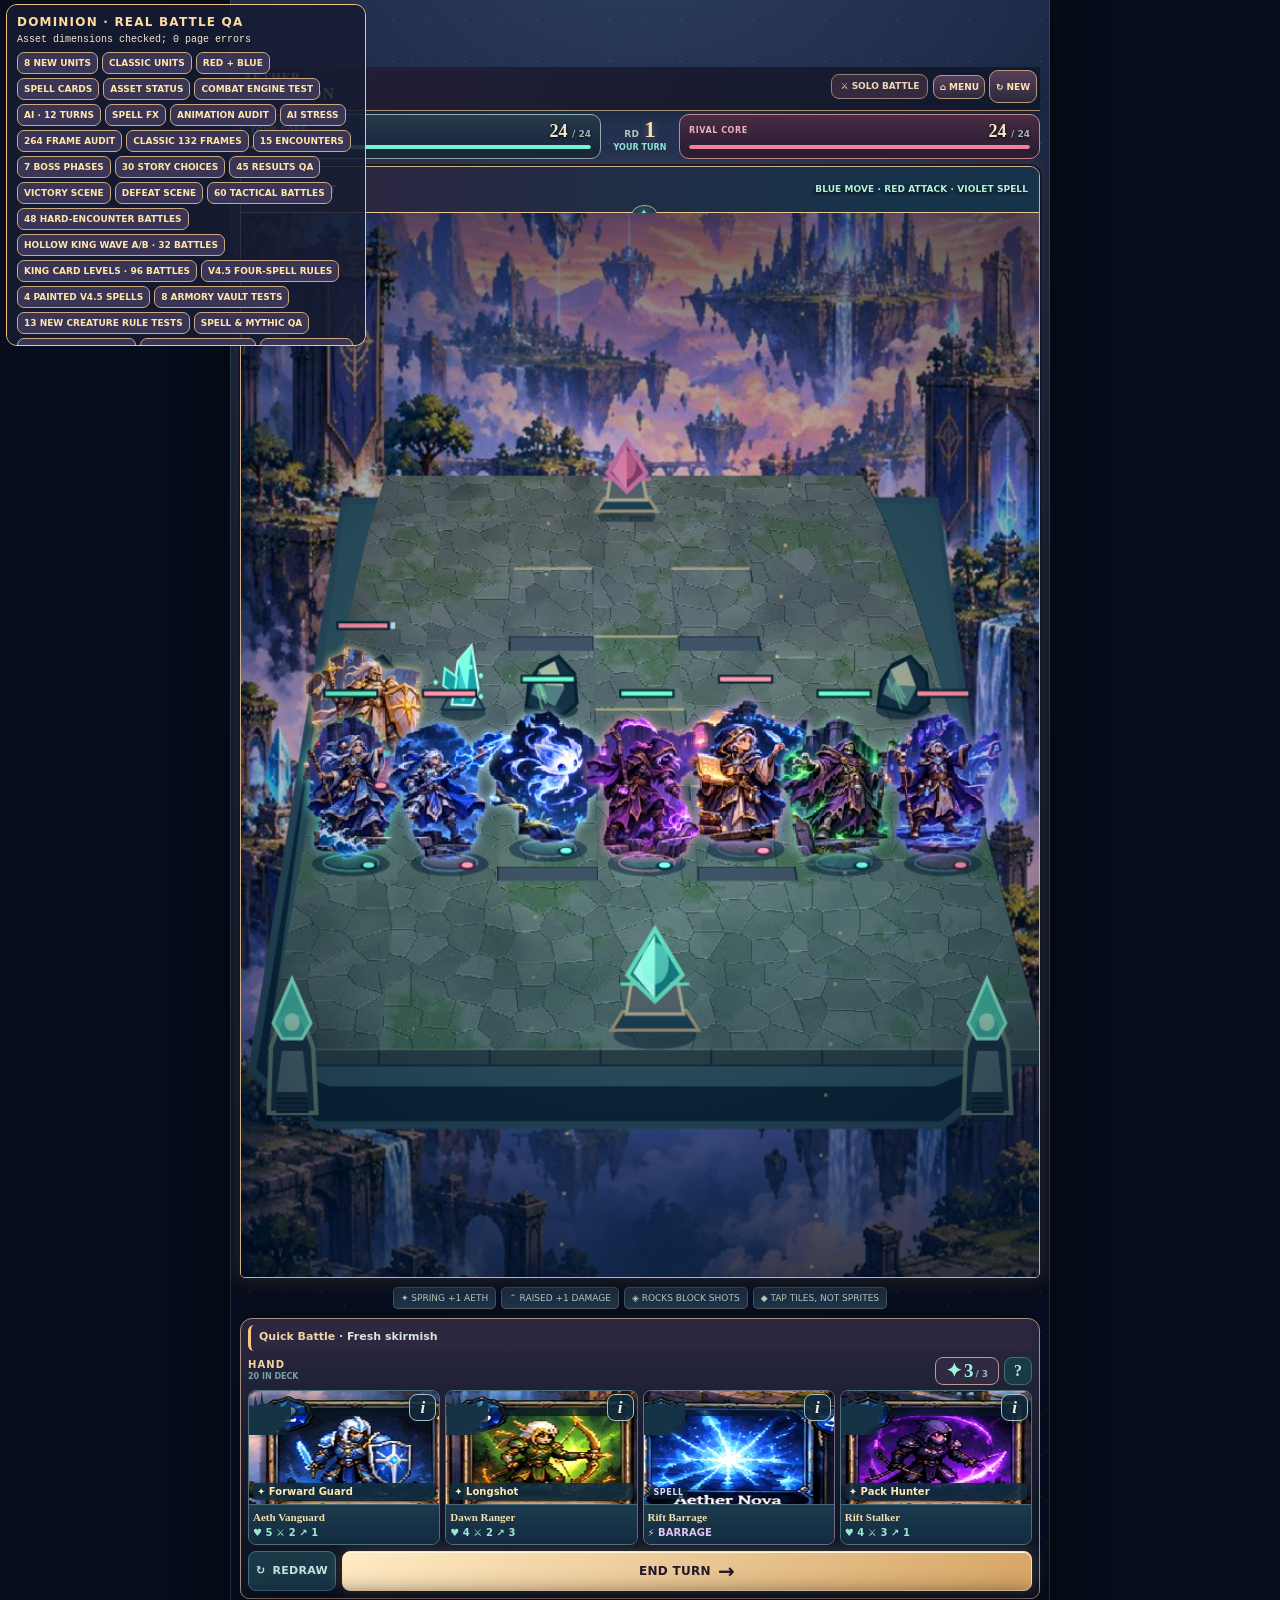
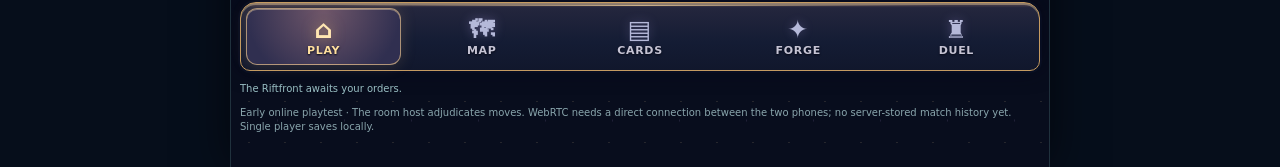
==== commit c525109e: "Reference v4.5.3 test engine in isolated developer QA only" ====
--- a/qa-v39.html
+++ b/qa-v39.html
@@ -1,6 +1,6 @@
 <!doctype html>
 <html lang="en"><head><meta charset="utf-8"><meta name="viewport" content="width=device-width,initial-scale=1,viewport-fit=cover">
-<title>Aether Tactics: Dominion — v4.5.2 DECK VAULT · ISOLATED QA</title>
+<title>Aether Tactics: Dominion — v4.5.3 CREATURE ENGINE · ISOLATED QA</title>
 <meta name="robots" content="noindex,nofollow"><meta name="theme-color" content="#17162b"><meta name="description" content="Richer detailed 32-bit-era pixel fantasy. A 55° tactical floating island in a luminous rift.">
 <meta name="apple-mobile-web-app-capable" content="yes"><meta name="apple-mobile-web-app-title" content="Dominion">
 <link rel="manifest" href="./manifest.webmanifest"><link rel="icon" href="./icon-192.png" sizes="192x192"><link rel="apple-touch-icon" href="./apple-touch-icon.png">
@@ -160,9 +160,9 @@
   </div>
 </section>
 </main>
-<script defer src="./v21-art.js"></script><script defer src="./v34-art.js?v=34"></script><script defer src="./v35-battle-art.js?v=35"></script><script defer src="./v37-art-unity.js?v=40"></script><script defer src="./v45-spell-art.js?v=4502"></script><script defer src="./v30-campaign-data.js?v=443"></script><script defer src="./v45-qa-engine.js?v=452"></script><script defer src="./v45-qa-scene.js?v=4502"></script><script type="module" src="./v30-net.js"></script>
+<script defer src="./v21-art.js"></script><script defer src="./v34-art.js?v=34"></script><script defer src="./v35-battle-art.js?v=35"></script><script defer src="./v37-art-unity.js?v=40"></script><script defer src="./v45-spell-art.js?v=4502"></script><script defer src="./v30-campaign-data.js?v=443"></script><script defer src="./v45-qa-engine.js?v=453"></script><script defer src="./v45-qa-scene.js?v=4502"></script><script type="module" src="./v30-net.js"></script>
 <script>if('serviceWorker' in navigator){addEventListener('load',()=>navigator.serviceWorker.register('./sw.js').catch(()=>{}))}</script>
-<script defer src="./v30-shell.js?v=38"></script><script defer src="./v32-details.js?v=32"></script><script defer src="./v45-qa.js?v=452"></script><script defer src="./v41-campaign-atlas.js?v=449"></script><style>
+<script defer src="./v30-shell.js?v=38"></script><script defer src="./v32-details.js?v=32"></script><script defer src="./v45-qa.js?v=453"></script><script defer src="./v41-campaign-atlas.js?v=449"></script><style>
 #qa-panel{position:fixed;left:6px;top:calc(4px + env(safe-area-inset-top,0px));z-index:1000;width:min(96vw,360px);max-height:38vh;overflow:auto;padding:7px 10px;border-radius:11px;background:#171c33dd;border:1px solid #f4c383;color:#f7e5cd;font:10px/1.3 ui-monospace,monospace;pointer-events:auto}
 #qa-panel h2{font:900 12px/1.25 system-ui;margin:3px 0;color:#ffdb9e;letter-spacing:1.2px}
 #qa-panel p{margin:3px 0 6px}
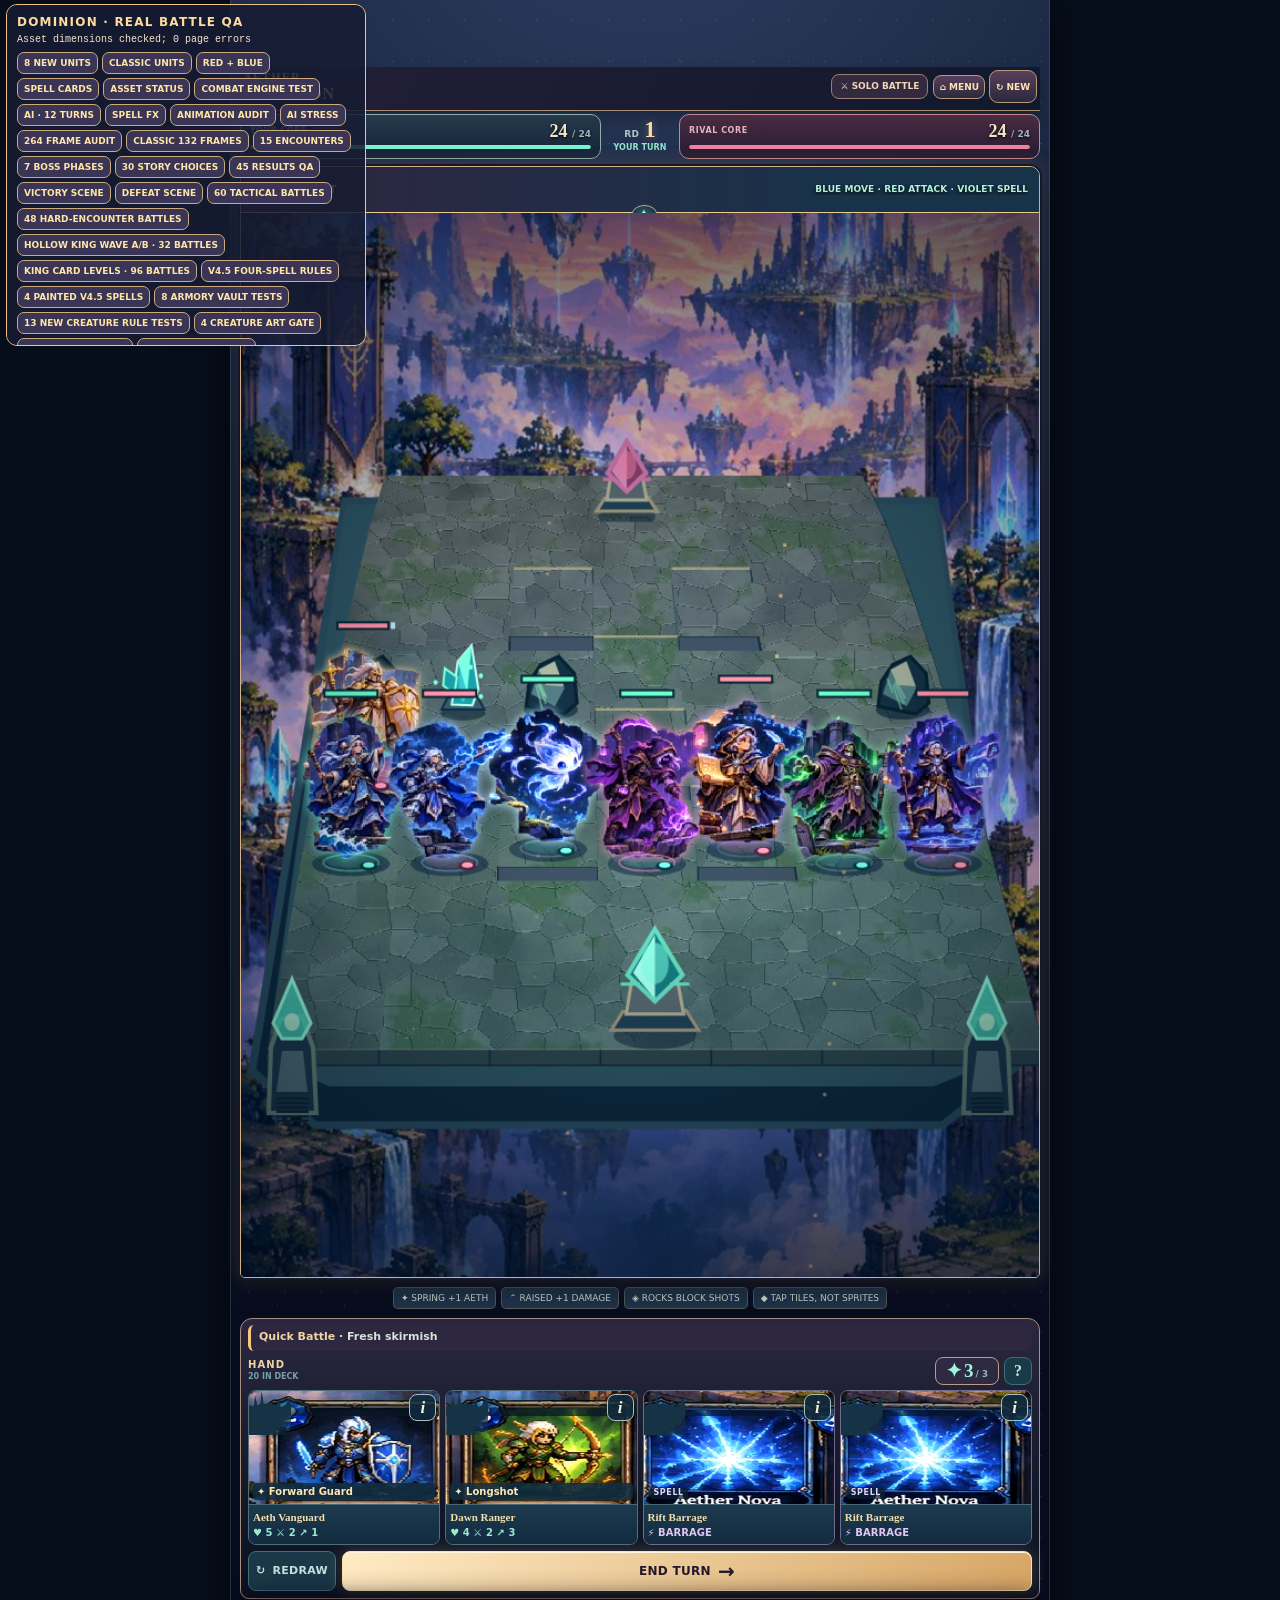
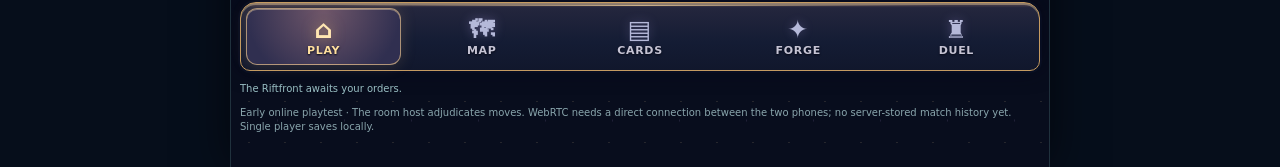
==== commit 0de18438: "Wire v4.5.3 art adapter and frame renderer into staging qa-v39.html" ====
--- a/qa-v39.html
+++ b/qa-v39.html
@@ -160,9 +160,9 @@
   </div>
 </section>
 </main>
-<script defer src="./v21-art.js"></script><script defer src="./v34-art.js?v=34"></script><script defer src="./v35-battle-art.js?v=35"></script><script defer src="./v37-art-unity.js?v=40"></script><script defer src="./v45-spell-art.js?v=4502"></script><script defer src="./v30-campaign-data.js?v=443"></script><script defer src="./v45-qa-engine.js?v=453"></script><script defer src="./v45-qa-scene.js?v=4502"></script><script type="module" src="./v30-net.js"></script>
+<script defer src="./v21-art.js"></script><script defer src="./v34-art.js?v=34"></script><script defer src="./v35-battle-art.js?v=35"></script><script defer src="./v37-art-unity.js?v=40"></script><script defer src="./v45-spell-art.js?v=4502"></script><script defer src="./v453-creature-art.js?v=453"></script><script defer src="./v30-campaign-data.js?v=443"></script><script defer src="./v45-qa-engine.js?v=453"></script><script defer src="./v45-qa-scene.js?v=453"></script><script type="module" src="./v30-net.js"></script>
 <script>if('serviceWorker' in navigator){addEventListener('load',()=>navigator.serviceWorker.register('./sw.js').catch(()=>{}))}</script>
-<script defer src="./v30-shell.js?v=38"></script><script defer src="./v32-details.js?v=32"></script><script defer src="./v45-qa.js?v=453"></script><script defer src="./v41-campaign-atlas.js?v=449"></script><style>
+<script defer src="./v30-shell.js?v=38"></script><script defer src="./v32-details.js?v=32"></script><script defer src="./v45-qa.js?v=4532"></script><script defer src="./v41-campaign-atlas.js?v=449"></script><style>
 #qa-panel{position:fixed;left:6px;top:calc(4px + env(safe-area-inset-top,0px));z-index:1000;width:min(96vw,360px);max-height:38vh;overflow:auto;padding:7px 10px;border-radius:11px;background:#171c33dd;border:1px solid #f4c383;color:#f7e5cd;font:10px/1.3 ui-monospace,monospace;pointer-events:auto}
 #qa-panel h2{font:900 12px/1.25 system-ui;margin:3px 0;color:#ffdb9e;letter-spacing:1.2px}
 #qa-panel p{margin:3px 0 6px}
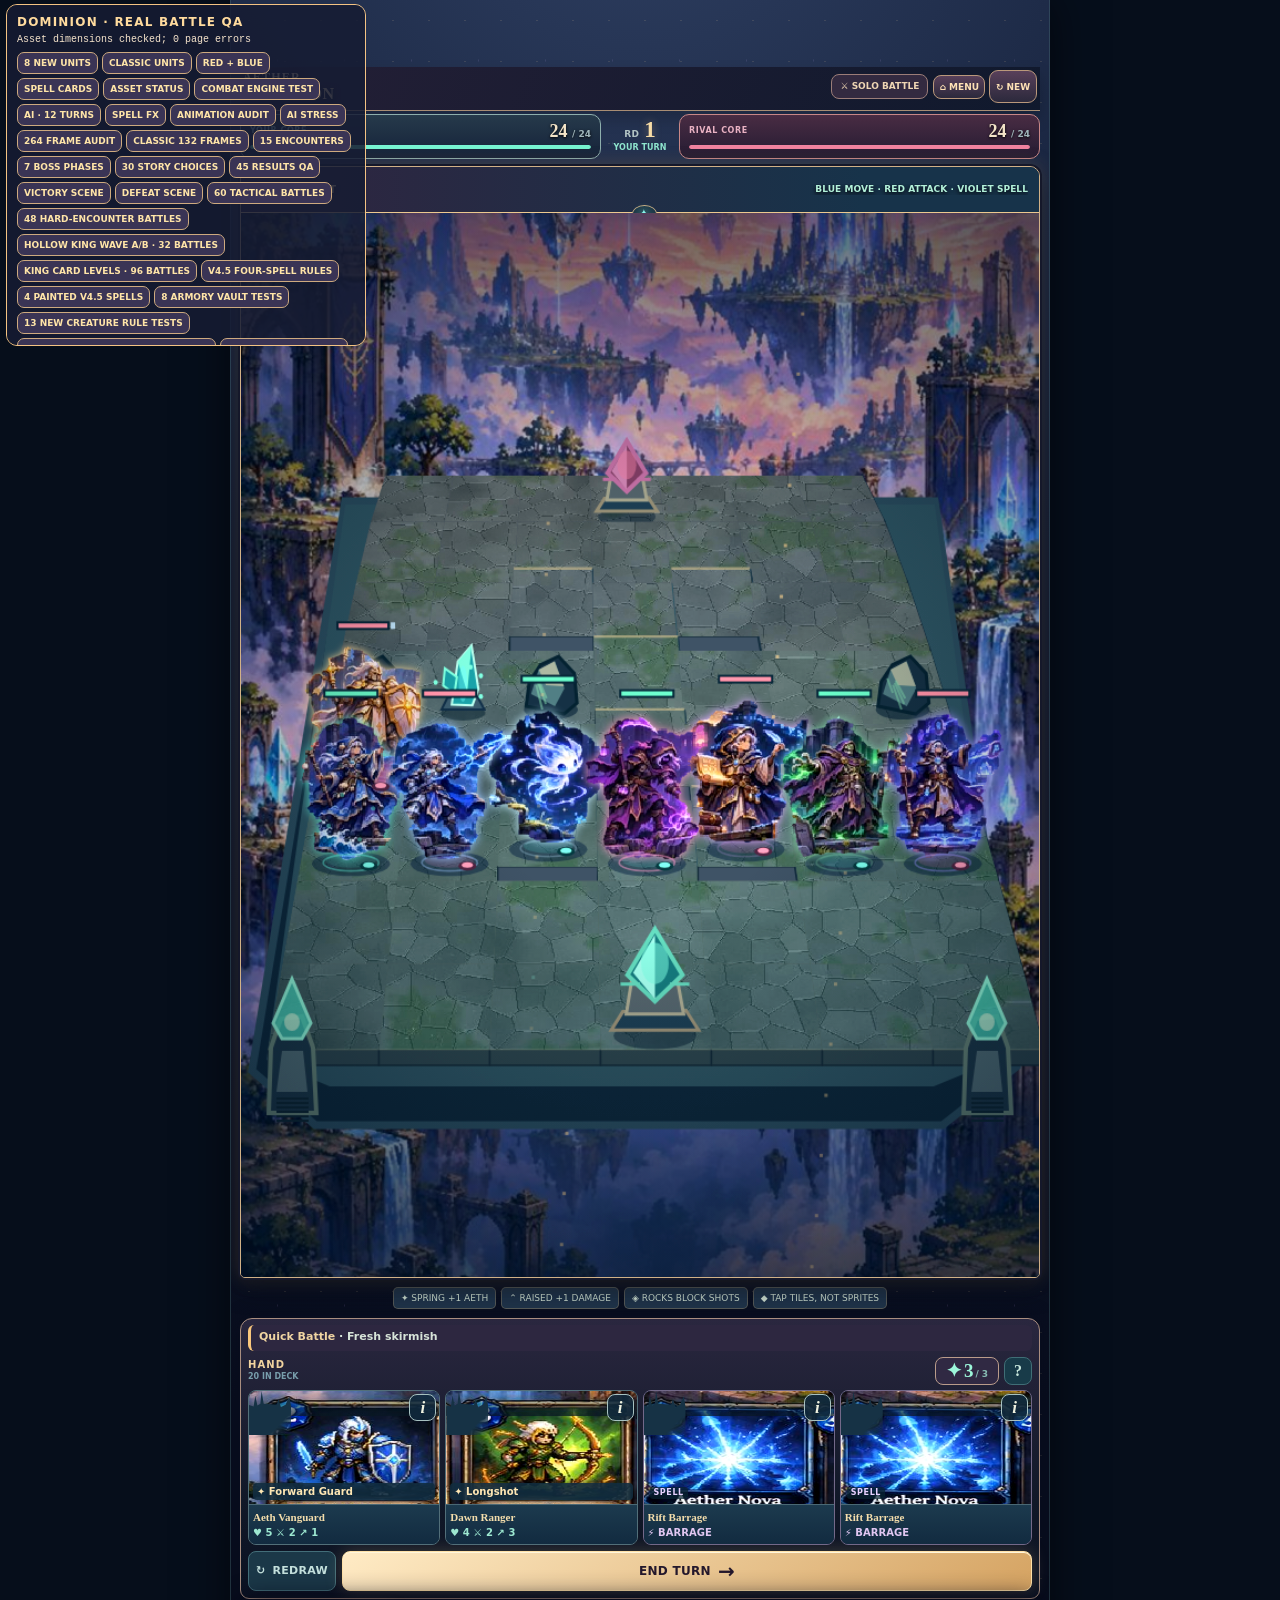
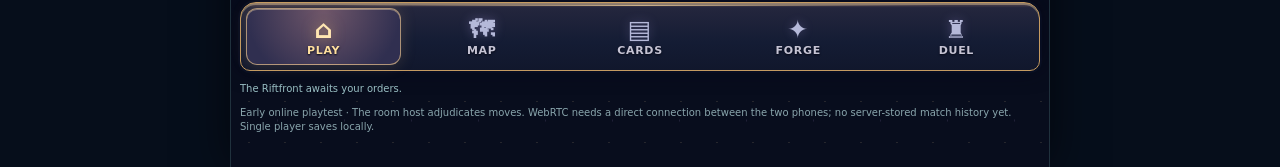
==== commit f72e5fac: "Stage v4.5.4 distinct artwork adapter and updated isolated engine in qa-v39.html" ====
--- a/qa-v39.html
+++ b/qa-v39.html
@@ -1,6 +1,6 @@
 <!doctype html>
 <html lang="en"><head><meta charset="utf-8"><meta name="viewport" content="width=device-width,initial-scale=1,viewport-fit=cover">
-<title>Aether Tactics: Dominion — v4.5.3 CREATURE ENGINE · ISOLATED QA</title>
+<title>Aether Tactics: Dominion — v4.5.4 CREATURE ENGINE · ISOLATED QA</title>
 <meta name="robots" content="noindex,nofollow"><meta name="theme-color" content="#17162b"><meta name="description" content="Richer detailed 32-bit-era pixel fantasy. A 55° tactical floating island in a luminous rift.">
 <meta name="apple-mobile-web-app-capable" content="yes"><meta name="apple-mobile-web-app-title" content="Dominion">
 <link rel="manifest" href="./manifest.webmanifest"><link rel="icon" href="./icon-192.png" sizes="192x192"><link rel="apple-touch-icon" href="./apple-touch-icon.png">
@@ -160,9 +160,9 @@
   </div>
 </section>
 </main>
-<script defer src="./v21-art.js"></script><script defer src="./v34-art.js?v=34"></script><script defer src="./v35-battle-art.js?v=35"></script><script defer src="./v37-art-unity.js?v=40"></script><script defer src="./v45-spell-art.js?v=4502"></script><script defer src="./v453-creature-art.js?v=453"></script><script defer src="./v30-campaign-data.js?v=443"></script><script defer src="./v45-qa-engine.js?v=453"></script><script defer src="./v45-qa-scene.js?v=453"></script><script type="module" src="./v30-net.js"></script>
+<script defer src="./v21-art.js"></script><script defer src="./v34-art.js?v=34"></script><script defer src="./v35-battle-art.js?v=35"></script><script defer src="./v37-art-unity.js?v=40"></script><script defer src="./v45-spell-art.js?v=4502"></script><script defer src="./v453-creature-art.js?v=453"></script><script defer src="./v454-creature-art.js?v=454"></script><script defer src="./v30-campaign-data.js?v=443"></script><script defer src="./v45-qa-engine.js?v=454"></script><script defer src="./v45-qa-scene.js?v=454"></script><script type="module" src="./v30-net.js"></script>
 <script>if('serviceWorker' in navigator){addEventListener('load',()=>navigator.serviceWorker.register('./sw.js').catch(()=>{}))}</script>
-<script defer src="./v30-shell.js?v=38"></script><script defer src="./v32-details.js?v=32"></script><script defer src="./v45-qa.js?v=4532"></script><script defer src="./v41-campaign-atlas.js?v=449"></script><style>
+<script defer src="./v30-shell.js?v=38"></script><script defer src="./v32-details.js?v=32"></script><script defer src="./v45-qa.js?v=454"></script><script defer src="./v41-campaign-atlas.js?v=449"></script><style>
 #qa-panel{position:fixed;left:6px;top:calc(4px + env(safe-area-inset-top,0px));z-index:1000;width:min(96vw,360px);max-height:38vh;overflow:auto;padding:7px 10px;border-radius:11px;background:#171c33dd;border:1px solid #f4c383;color:#f7e5cd;font:10px/1.3 ui-monospace,monospace;pointer-events:auto}
 #qa-panel h2{font:900 12px/1.25 system-ui;margin:3px 0;color:#ffdb9e;letter-spacing:1.2px}
 #qa-panel p{margin:3px 0 6px}
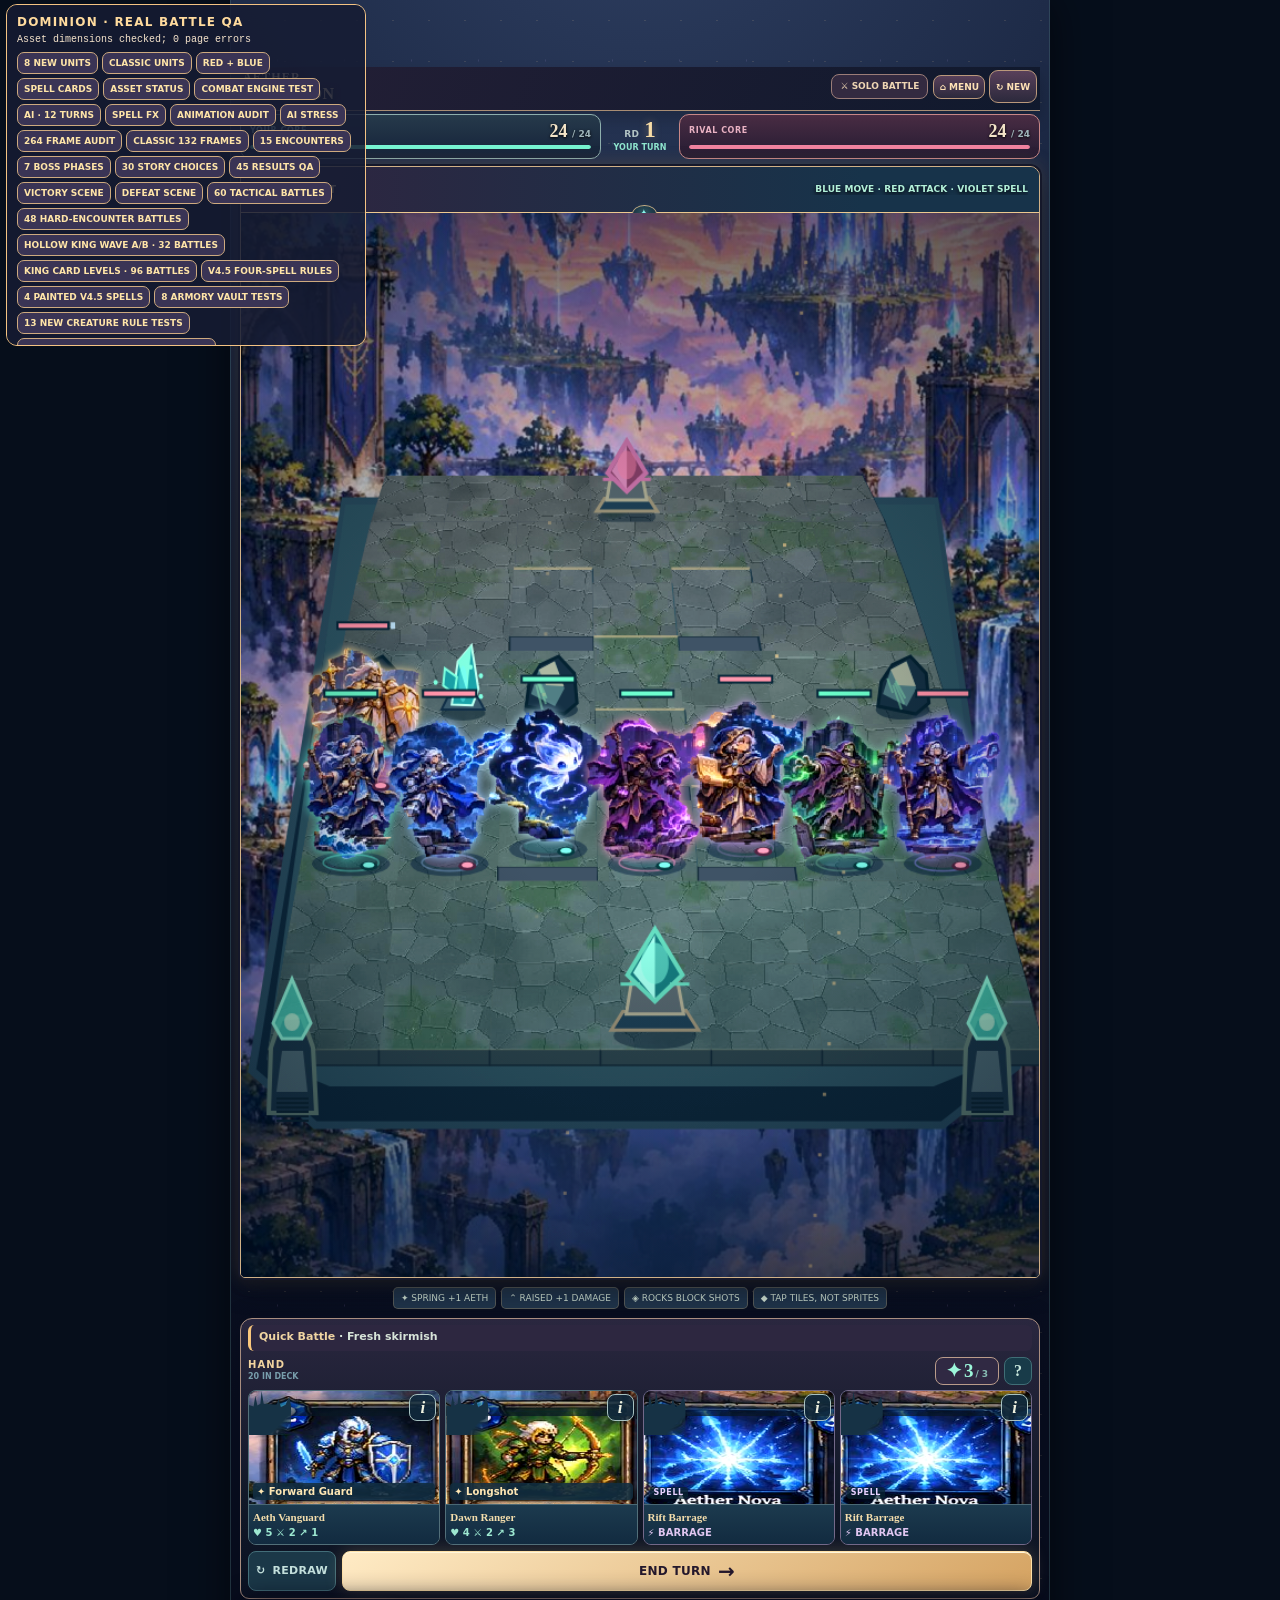
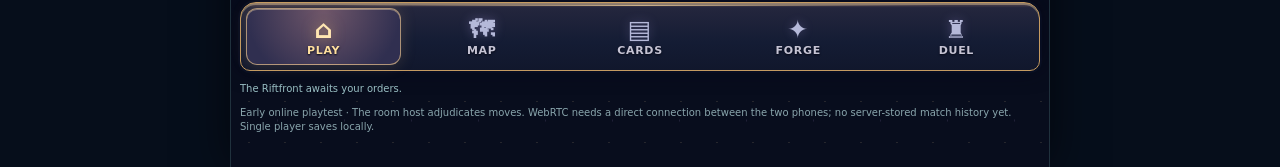
==== commit dd7e30a1: "Wire genuine v4.5.5 painted spell art and source into staged qa-v39.html" ====
--- a/qa-v39.html
+++ b/qa-v39.html
@@ -1,6 +1,6 @@
 <!doctype html>
 <html lang="en"><head><meta charset="utf-8"><meta name="viewport" content="width=device-width,initial-scale=1,viewport-fit=cover">
-<title>Aether Tactics: Dominion — v4.5.4 CREATURE ENGINE · ISOLATED QA</title>
+<title>Aether Tactics: Dominion — v4.5.5 FOUR-SPELL ENGINE · ISOLATED QA</title>
 <meta name="robots" content="noindex,nofollow"><meta name="theme-color" content="#17162b"><meta name="description" content="Richer detailed 32-bit-era pixel fantasy. A 55° tactical floating island in a luminous rift.">
 <meta name="apple-mobile-web-app-capable" content="yes"><meta name="apple-mobile-web-app-title" content="Dominion">
 <link rel="manifest" href="./manifest.webmanifest"><link rel="icon" href="./icon-192.png" sizes="192x192"><link rel="apple-touch-icon" href="./apple-touch-icon.png">
@@ -160,9 +160,9 @@
   </div>
 </section>
 </main>
-<script defer src="./v21-art.js"></script><script defer src="./v34-art.js?v=34"></script><script defer src="./v35-battle-art.js?v=35"></script><script defer src="./v37-art-unity.js?v=40"></script><script defer src="./v45-spell-art.js?v=4502"></script><script defer src="./v453-creature-art.js?v=453"></script><script defer src="./v454-creature-art.js?v=454"></script><script defer src="./v30-campaign-data.js?v=443"></script><script defer src="./v45-qa-engine.js?v=454"></script><script defer src="./v45-qa-scene.js?v=454"></script><script type="module" src="./v30-net.js"></script>
+<script defer src="./v21-art.js"></script><script defer src="./v34-art.js?v=34"></script><script defer src="./v35-battle-art.js?v=35"></script><script defer src="./v37-art-unity.js?v=40"></script><script defer src="./v45-spell-art.js?v=4502"></script><script defer src="./v453-creature-art.js?v=453"></script><script defer src="./v454-creature-art.js?v=454"></script><script defer src="./v455-spell-art.js?v=455"></script><script defer src="./v30-campaign-data.js?v=443"></script><script defer src="./v45-qa-engine.js?v=455"></script><script defer src="./v45-qa-scene.js?v=455"></script><script type="module" src="./v30-net.js"></script>
 <script>if('serviceWorker' in navigator){addEventListener('load',()=>navigator.serviceWorker.register('./sw.js').catch(()=>{}))}</script>
-<script defer src="./v30-shell.js?v=38"></script><script defer src="./v32-details.js?v=32"></script><script defer src="./v45-qa.js?v=454"></script><script defer src="./v41-campaign-atlas.js?v=449"></script><style>
+<script defer src="./v30-shell.js?v=38"></script><script defer src="./v32-details.js?v=32"></script><script defer src="./v45-qa.js?v=455"></script><script defer src="./v41-campaign-atlas.js?v=449"></script><style>
 #qa-panel{position:fixed;left:6px;top:calc(4px + env(safe-area-inset-top,0px));z-index:1000;width:min(96vw,360px);max-height:38vh;overflow:auto;padding:7px 10px;border-radius:11px;background:#171c33dd;border:1px solid #f4c383;color:#f7e5cd;font:10px/1.3 ui-monospace,monospace;pointer-events:auto}
 #qa-panel h2{font:900 12px/1.25 system-ui;margin:3px 0;color:#ffdb9e;letter-spacing:1.2px}
 #qa-panel p{margin:3px 0 6px}
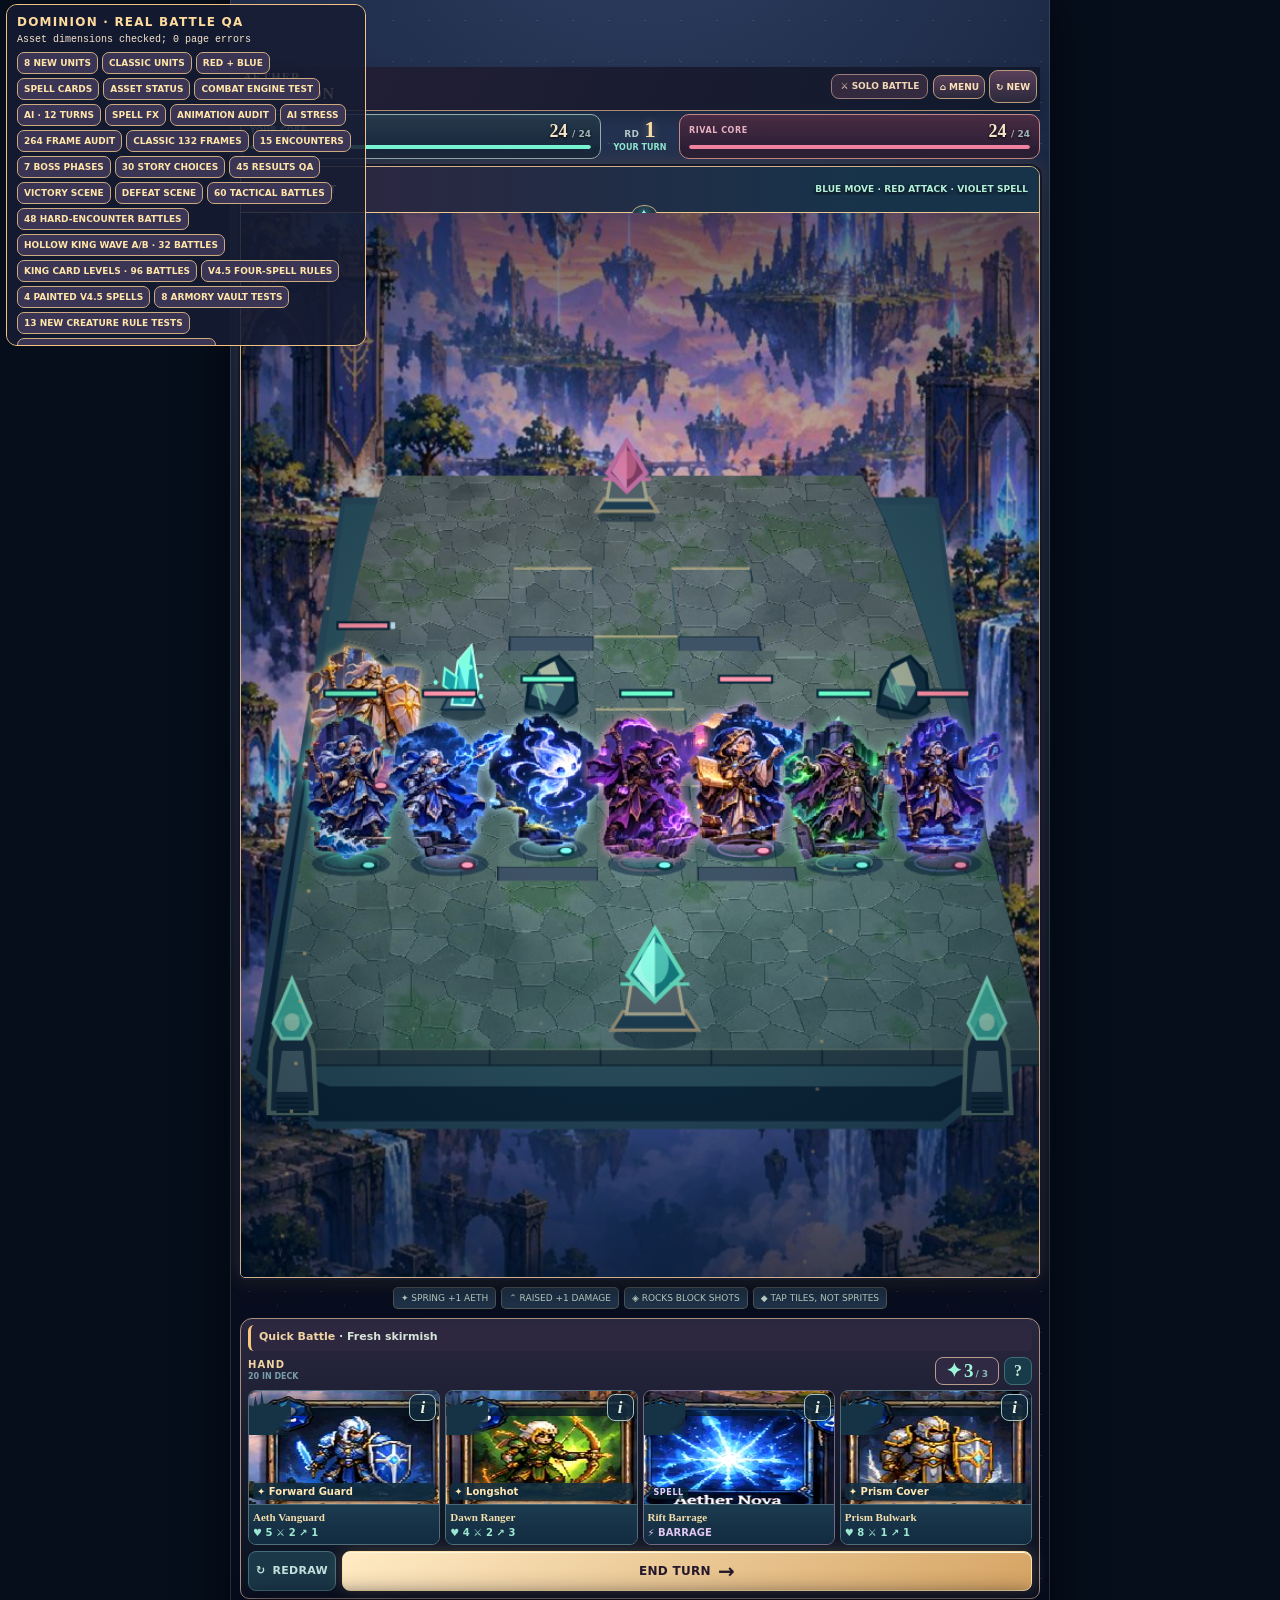
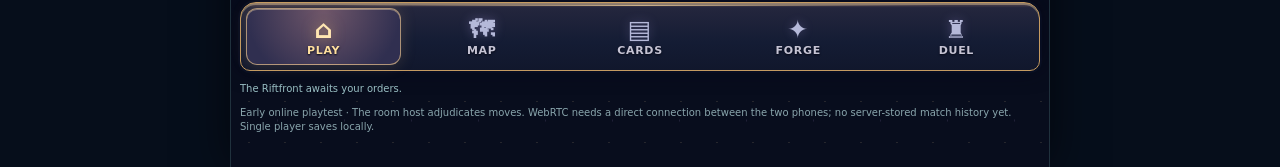
==== commit d2966f16: "Wire v4.5.6 staged art adapter and renderer while preserving public 48-card gate" ====
--- a/qa-v39.html
+++ b/qa-v39.html
@@ -1,6 +1,6 @@
 <!doctype html>
 <html lang="en"><head><meta charset="utf-8"><meta name="viewport" content="width=device-width,initial-scale=1,viewport-fit=cover">
-<title>Aether Tactics: Dominion — v4.5.5 FOUR-SPELL ENGINE · ISOLATED QA</title>
+<title>Aether Tactics: Dominion — v4.5.6 FOUR-CREATURE ENGINE · ISOLATED QA</title>
 <meta name="robots" content="noindex,nofollow"><meta name="theme-color" content="#17162b"><meta name="description" content="Richer detailed 32-bit-era pixel fantasy. A 55° tactical floating island in a luminous rift.">
 <meta name="apple-mobile-web-app-capable" content="yes"><meta name="apple-mobile-web-app-title" content="Dominion">
 <link rel="manifest" href="./manifest.webmanifest"><link rel="icon" href="./icon-192.png" sizes="192x192"><link rel="apple-touch-icon" href="./apple-touch-icon.png">
@@ -160,9 +160,9 @@
   </div>
 </section>
 </main>
-<script defer src="./v21-art.js"></script><script defer src="./v34-art.js?v=34"></script><script defer src="./v35-battle-art.js?v=35"></script><script defer src="./v37-art-unity.js?v=40"></script><script defer src="./v45-spell-art.js?v=4502"></script><script defer src="./v453-creature-art.js?v=453"></script><script defer src="./v454-creature-art.js?v=454"></script><script defer src="./v455-spell-art.js?v=455"></script><script defer src="./v30-campaign-data.js?v=443"></script><script defer src="./v45-qa-engine.js?v=455"></script><script defer src="./v45-qa-scene.js?v=455"></script><script type="module" src="./v30-net.js"></script>
+<script defer src="./v21-art.js"></script><script defer src="./v34-art.js?v=34"></script><script defer src="./v35-battle-art.js?v=35"></script><script defer src="./v37-art-unity.js?v=40"></script><script defer src="./v45-spell-art.js?v=4502"></script><script defer src="./v453-creature-art.js?v=453"></script><script defer src="./v454-creature-art.js?v=454"></script><script defer src="./v455-spell-art.js?v=455"></script><script defer src="./v456-creature-art.js?v=456"></script><script defer src="./v30-campaign-data.js?v=443"></script><script defer src="./v45-qa-engine.js?v=456"></script><script defer src="./v45-qa-scene.js?v=456"></script><script type="module" src="./v30-net.js"></script>
 <script>if('serviceWorker' in navigator){addEventListener('load',()=>navigator.serviceWorker.register('./sw.js').catch(()=>{}))}</script>
-<script defer src="./v30-shell.js?v=38"></script><script defer src="./v32-details.js?v=32"></script><script defer src="./v45-qa.js?v=455"></script><script defer src="./v41-campaign-atlas.js?v=449"></script><style>
+<script defer src="./v30-shell.js?v=38"></script><script defer src="./v32-details.js?v=32"></script><script defer src="./v45-qa.js?v=456"></script><script defer src="./v41-campaign-atlas.js?v=449"></script><style>
 #qa-panel{position:fixed;left:6px;top:calc(4px + env(safe-area-inset-top,0px));z-index:1000;width:min(96vw,360px);max-height:38vh;overflow:auto;padding:7px 10px;border-radius:11px;background:#171c33dd;border:1px solid #f4c383;color:#f7e5cd;font:10px/1.3 ui-monospace,monospace;pointer-events:auto}
 #qa-panel h2{font:900 12px/1.25 system-ui;margin:3px 0;color:#ffdb9e;letter-spacing:1.2px}
 #qa-panel p{margin:3px 0 6px}
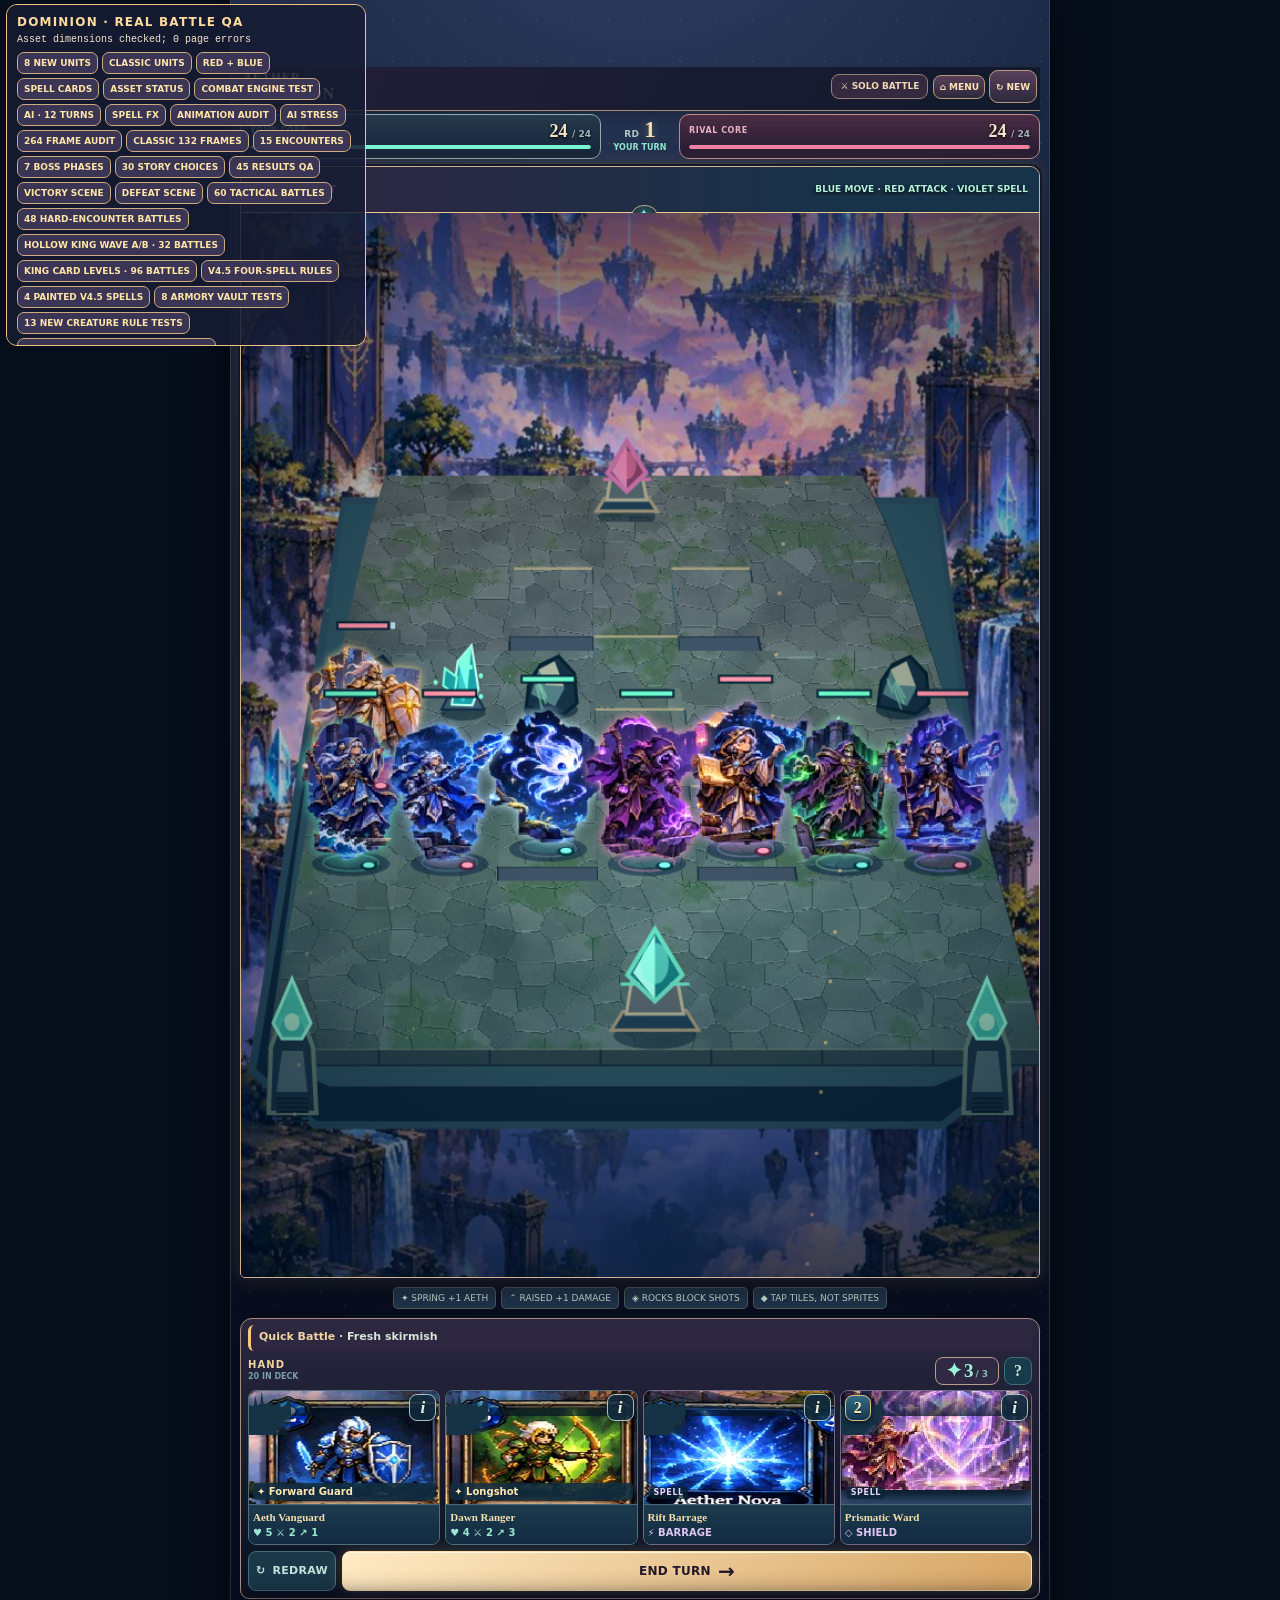
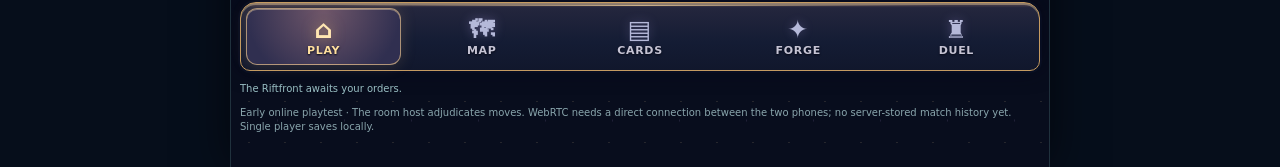
==== commit d23d7c2b: "Load v4.5.7 painted card adapter and version real battle scripts while keeping 52-card public gate" ====
--- a/qa-v39.html
+++ b/qa-v39.html
@@ -160,7 +160,7 @@
   </div>
 </section>
 </main>
-<script defer src="./v21-art.js"></script><script defer src="./v34-art.js?v=34"></script><script defer src="./v35-battle-art.js?v=35"></script><script defer src="./v37-art-unity.js?v=40"></script><script defer src="./v45-spell-art.js?v=4502"></script><script defer src="./v453-creature-art.js?v=453"></script><script defer src="./v454-creature-art.js?v=454"></script><script defer src="./v455-spell-art.js?v=455"></script><script defer src="./v456-creature-art.js?v=456"></script><script defer src="./v30-campaign-data.js?v=443"></script><script defer src="./v45-qa-engine.js?v=456"></script><script defer src="./v45-qa-scene.js?v=456"></script><script type="module" src="./v30-net.js"></script>
+<script defer src="./v21-art.js"></script><script defer src="./v34-art.js?v=34"></script><script defer src="./v35-battle-art.js?v=35"></script><script defer src="./v37-art-unity.js?v=40"></script><script defer src="./v45-spell-art.js?v=4502"></script><script defer src="./v453-creature-art.js?v=453"></script><script defer src="./v454-creature-art.js?v=454"></script><script defer src="./v455-spell-art.js?v=455"></script><script defer src="./v456-creature-art.js?v=456"></script><script defer src="./v457-spell-art.js?v=457"></script><script defer src="./v30-campaign-data.js?v=443"></script><script defer src="./v45-qa-engine.js?v=457"></script><script defer src="./v45-qa-scene.js?v=457"></script><script type="module" src="./v30-net.js"></script>
 <script>if('serviceWorker' in navigator){addEventListener('load',()=>navigator.serviceWorker.register('./sw.js').catch(()=>{}))}</script>
 <script defer src="./v30-shell.js?v=38"></script><script defer src="./v32-details.js?v=32"></script><script defer src="./v45-qa.js?v=456"></script><script defer src="./v41-campaign-atlas.js?v=449"></script><style>
 #qa-panel{position:fixed;left:6px;top:calc(4px + env(safe-area-inset-top,0px));z-index:1000;width:min(96vw,360px);max-height:38vh;overflow:auto;padding:7px 10px;border-radius:11px;background:#171c33dd;border:1px solid #f4c383;color:#f7e5cd;font:10px/1.3 ui-monospace,monospace;pointer-events:auto}
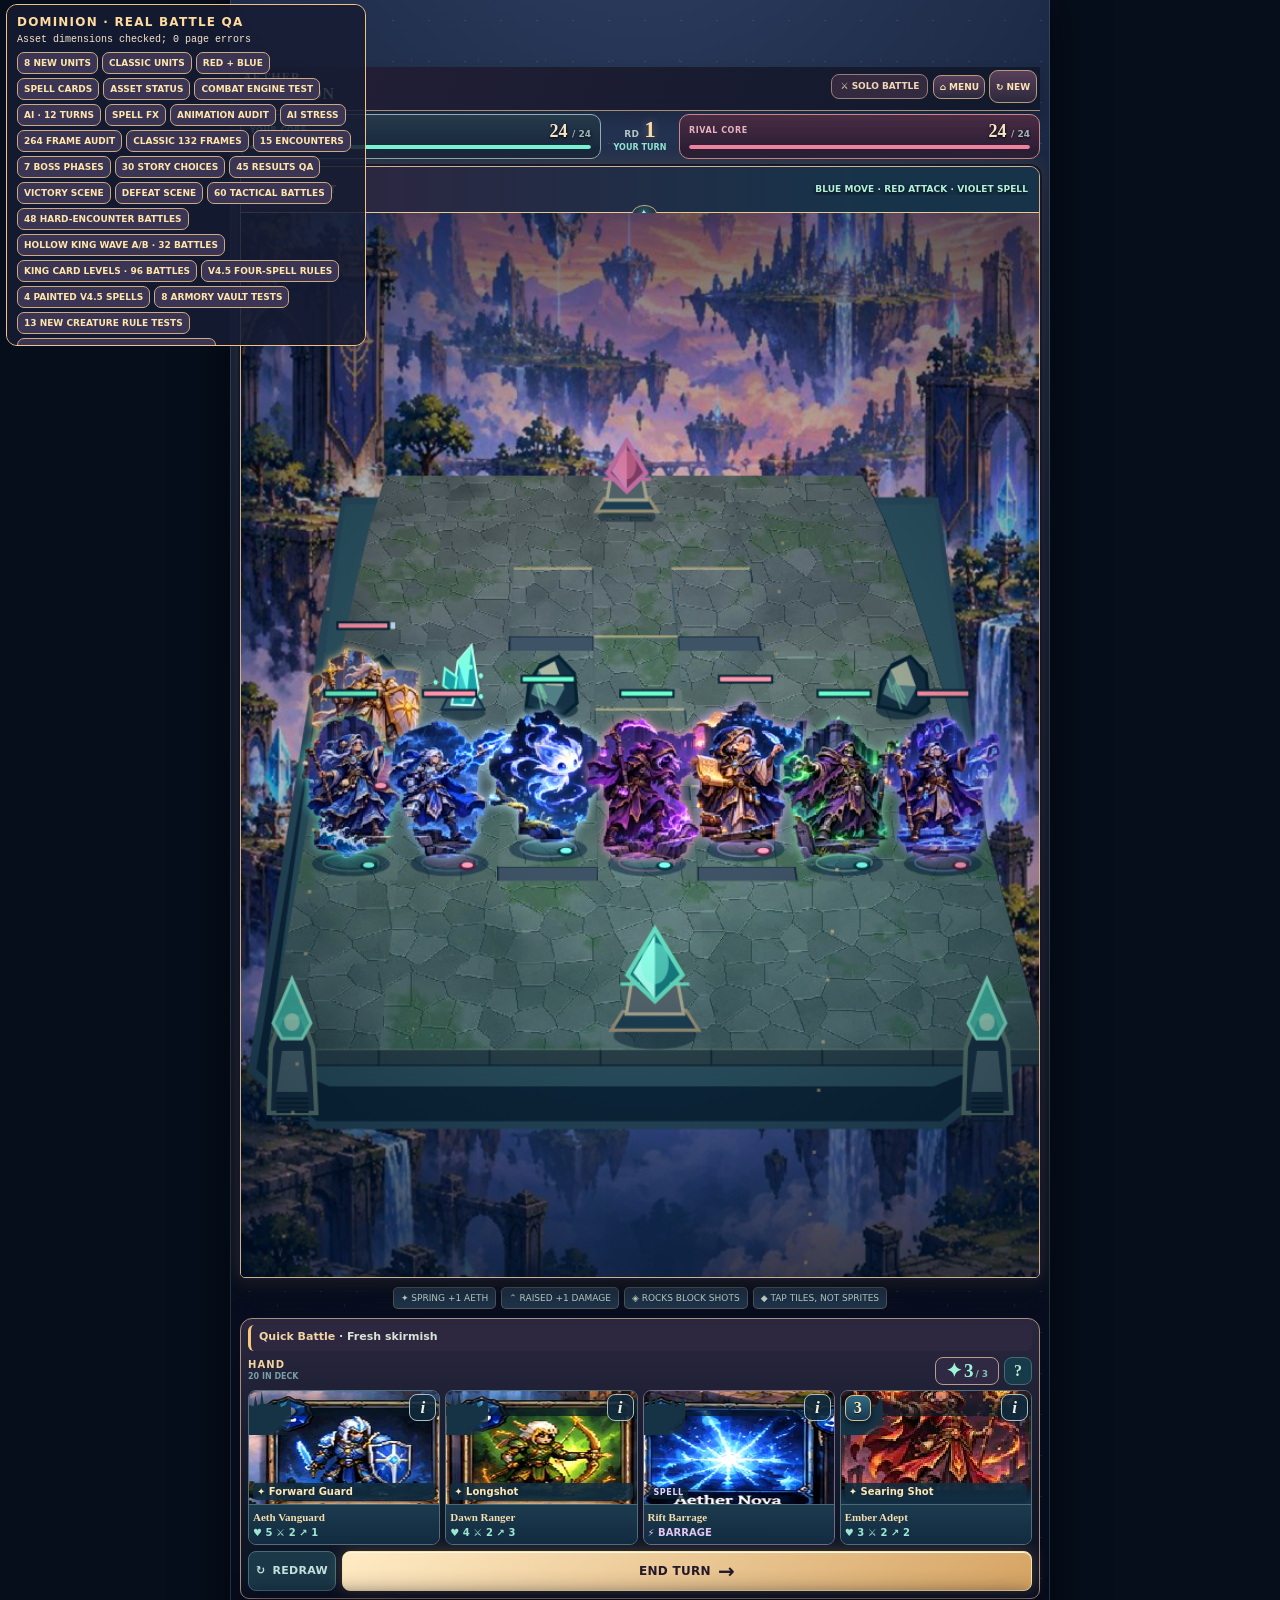
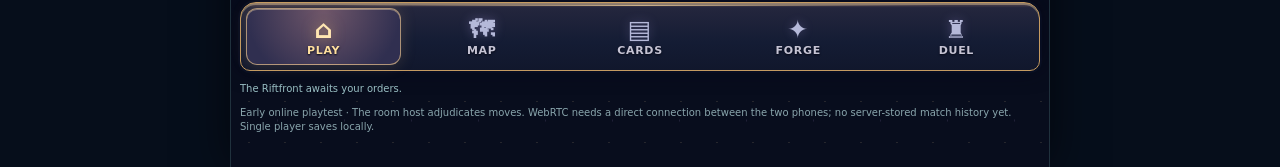
==== commit f4788453: "Connect new final four original character paintings and version renderer without publishing 60 cards" ====
--- a/qa-v39.html
+++ b/qa-v39.html
@@ -160,7 +160,7 @@
   </div>
 </section>
 </main>
-<script defer src="./v21-art.js"></script><script defer src="./v34-art.js?v=34"></script><script defer src="./v35-battle-art.js?v=35"></script><script defer src="./v37-art-unity.js?v=40"></script><script defer src="./v45-spell-art.js?v=4502"></script><script defer src="./v453-creature-art.js?v=453"></script><script defer src="./v454-creature-art.js?v=454"></script><script defer src="./v455-spell-art.js?v=455"></script><script defer src="./v456-creature-art.js?v=456"></script><script defer src="./v457-spell-art.js?v=457"></script><script defer src="./v30-campaign-data.js?v=443"></script><script defer src="./v45-qa-engine.js?v=457"></script><script defer src="./v45-qa-scene.js?v=457"></script><script type="module" src="./v30-net.js"></script>
+<script defer src="./v21-art.js"></script><script defer src="./v34-art.js?v=34"></script><script defer src="./v35-battle-art.js?v=35"></script><script defer src="./v37-art-unity.js?v=40"></script><script defer src="./v45-spell-art.js?v=4502"></script><script defer src="./v453-creature-art.js?v=453"></script><script defer src="./v454-creature-art.js?v=454"></script><script defer src="./v455-spell-art.js?v=455"></script><script defer src="./v456-creature-art.js?v=456"></script><script defer src="./v457-spell-art.js?v=457"></script><script defer src="./v458-creature-art.js?v=458"></script><script defer src="./v30-campaign-data.js?v=443"></script><script defer src="./v45-qa-engine.js?v=458"></script><script defer src="./v45-qa-scene.js?v=458"></script><script type="module" src="./v30-net.js"></script>
 <script>if('serviceWorker' in navigator){addEventListener('load',()=>navigator.serviceWorker.register('./sw.js').catch(()=>{}))}</script>
 <script defer src="./v30-shell.js?v=38"></script><script defer src="./v32-details.js?v=32"></script><script defer src="./v45-qa.js?v=456"></script><script defer src="./v41-campaign-atlas.js?v=449"></script><style>
 #qa-panel{position:fixed;left:6px;top:calc(4px + env(safe-area-inset-top,0px));z-index:1000;width:min(96vw,360px);max-height:38vh;overflow:auto;padding:7px 10px;border-radius:11px;background:#171c33dd;border:1px solid #f4c383;color:#f7e5cd;font:10px/1.3 ui-monospace,monospace;pointer-events:auto}
